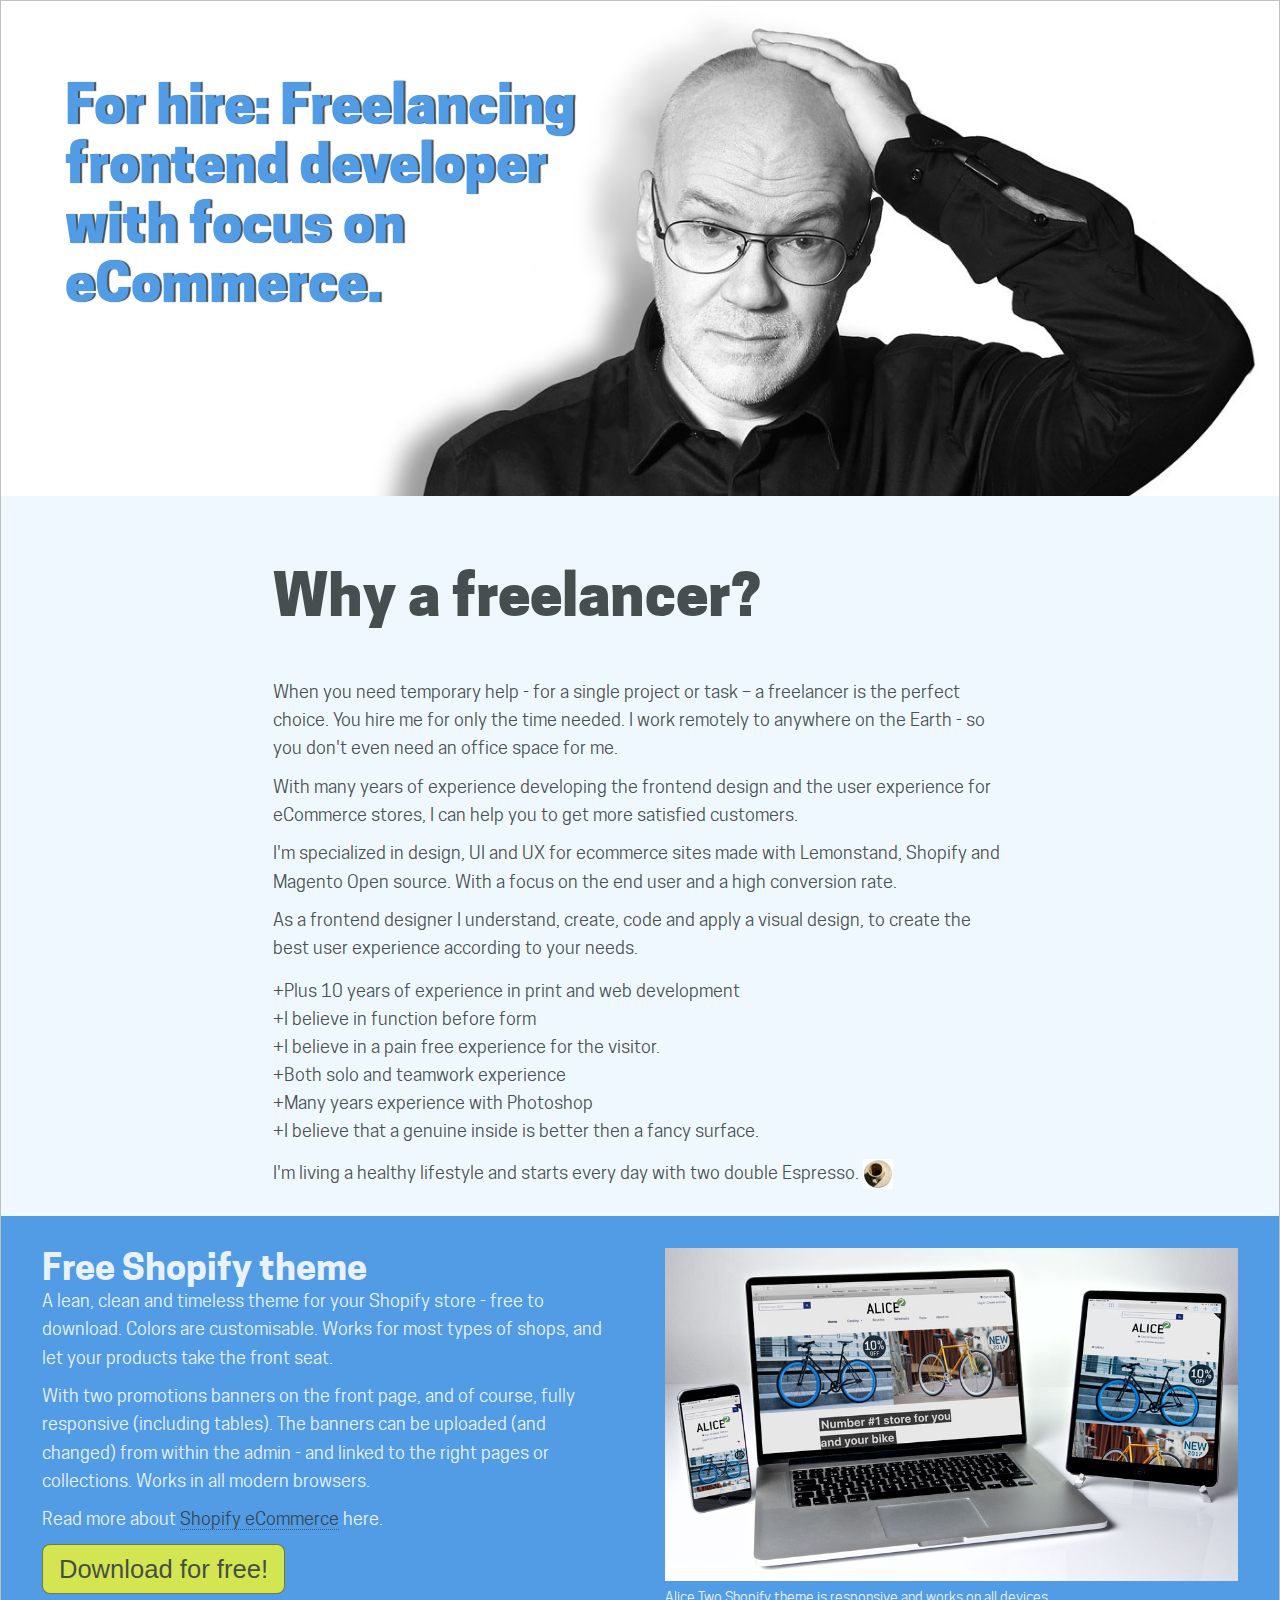
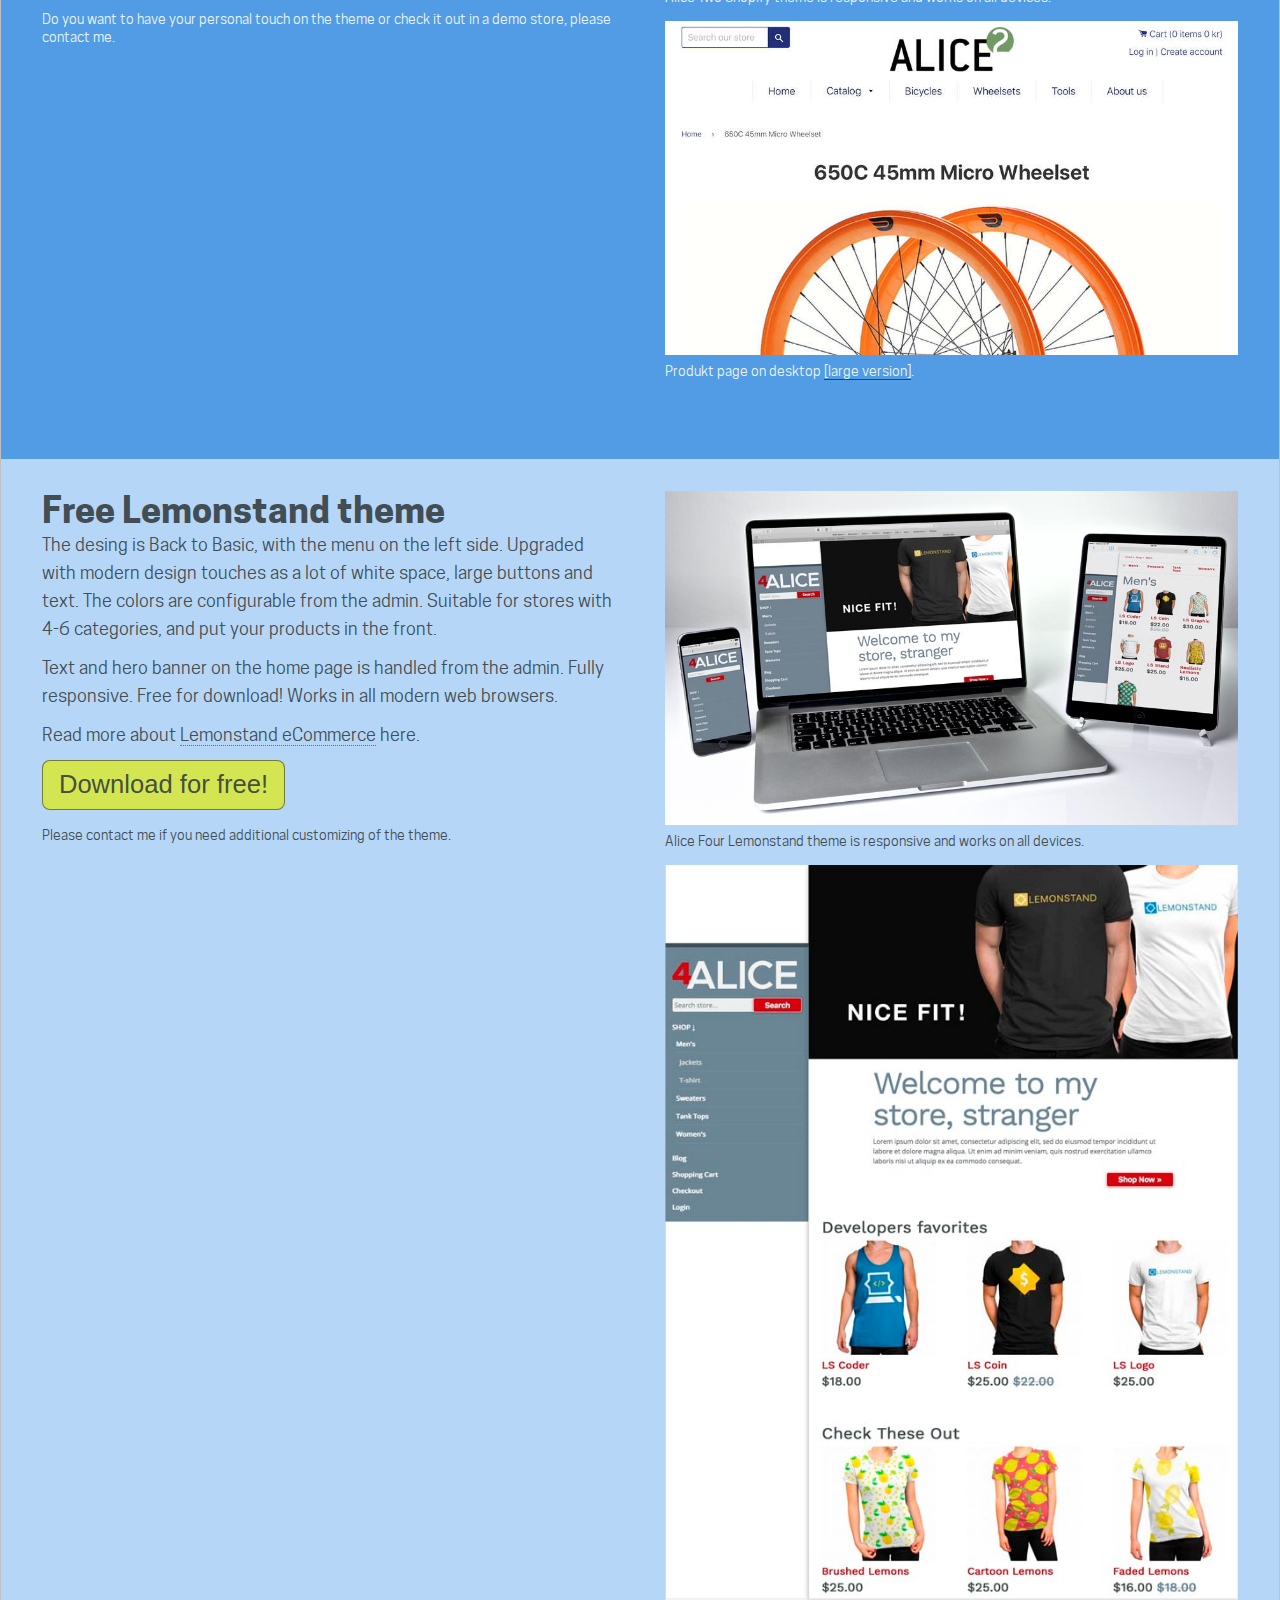
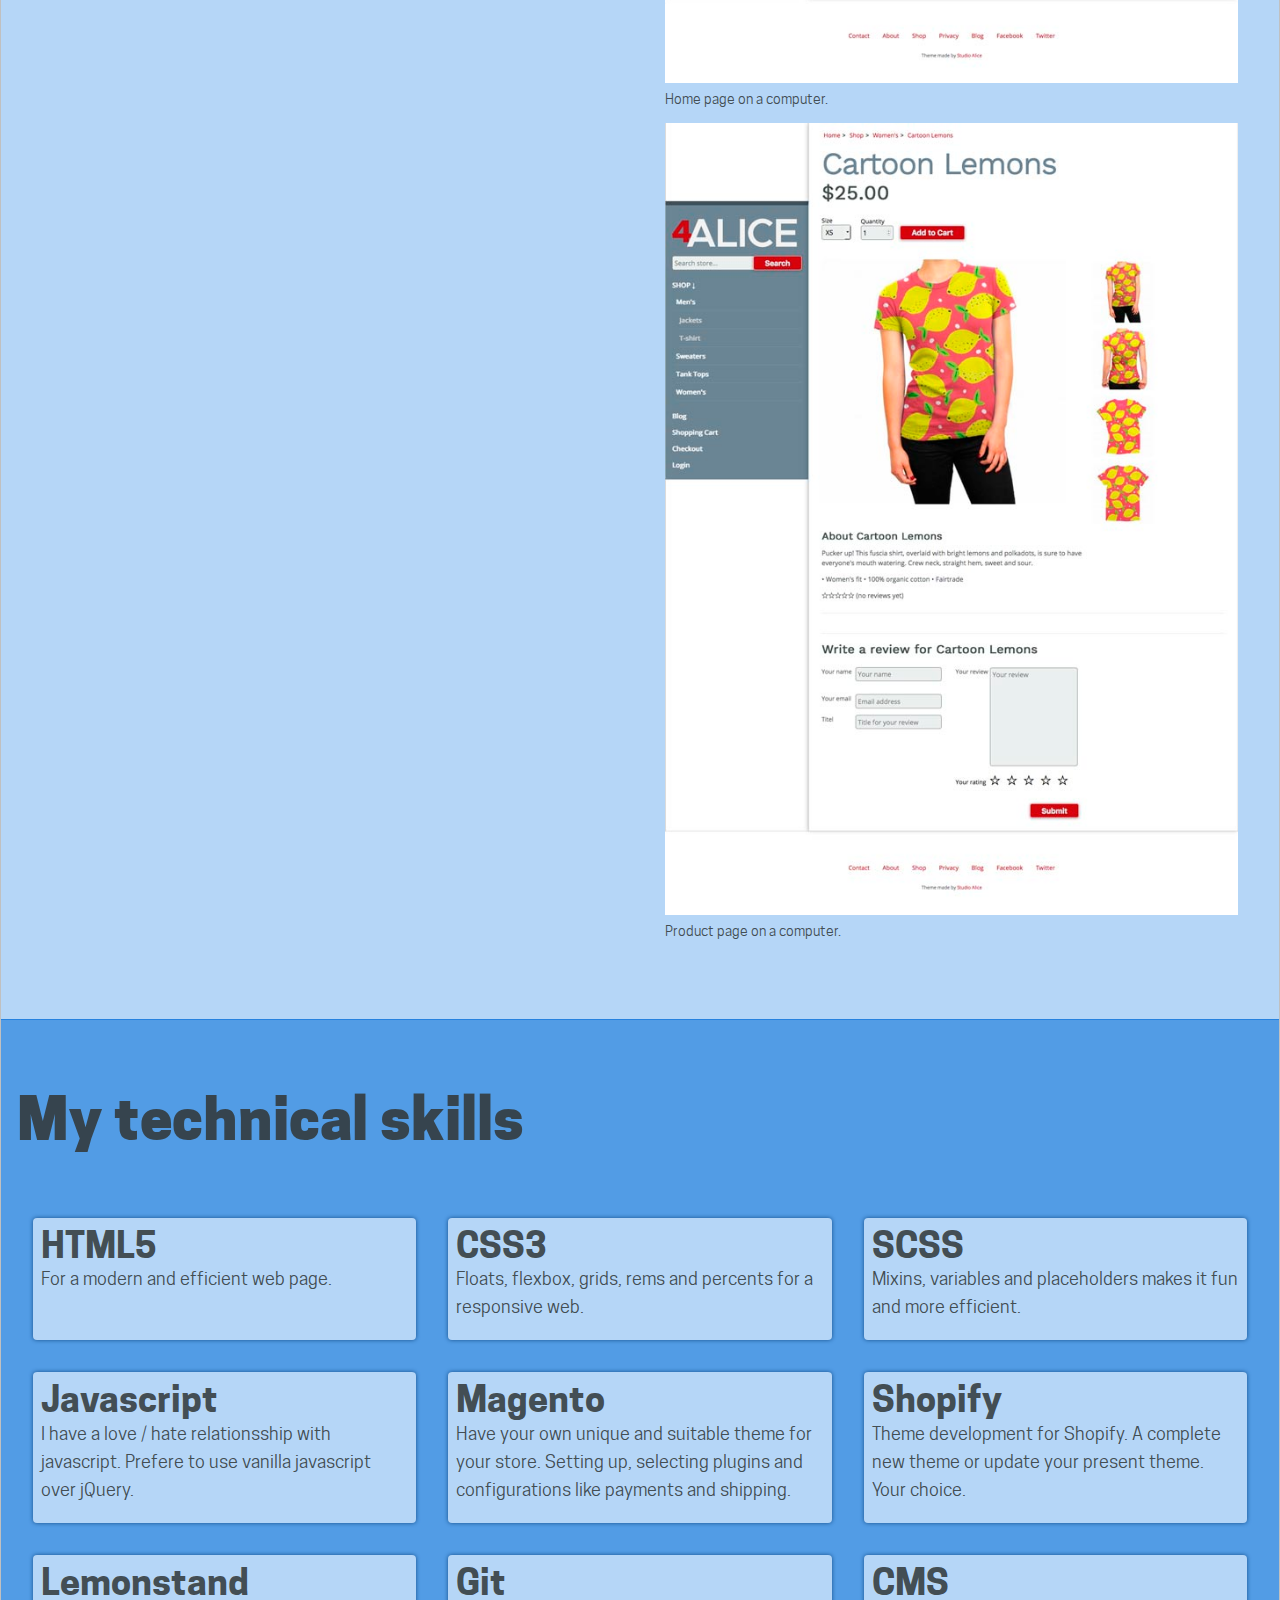
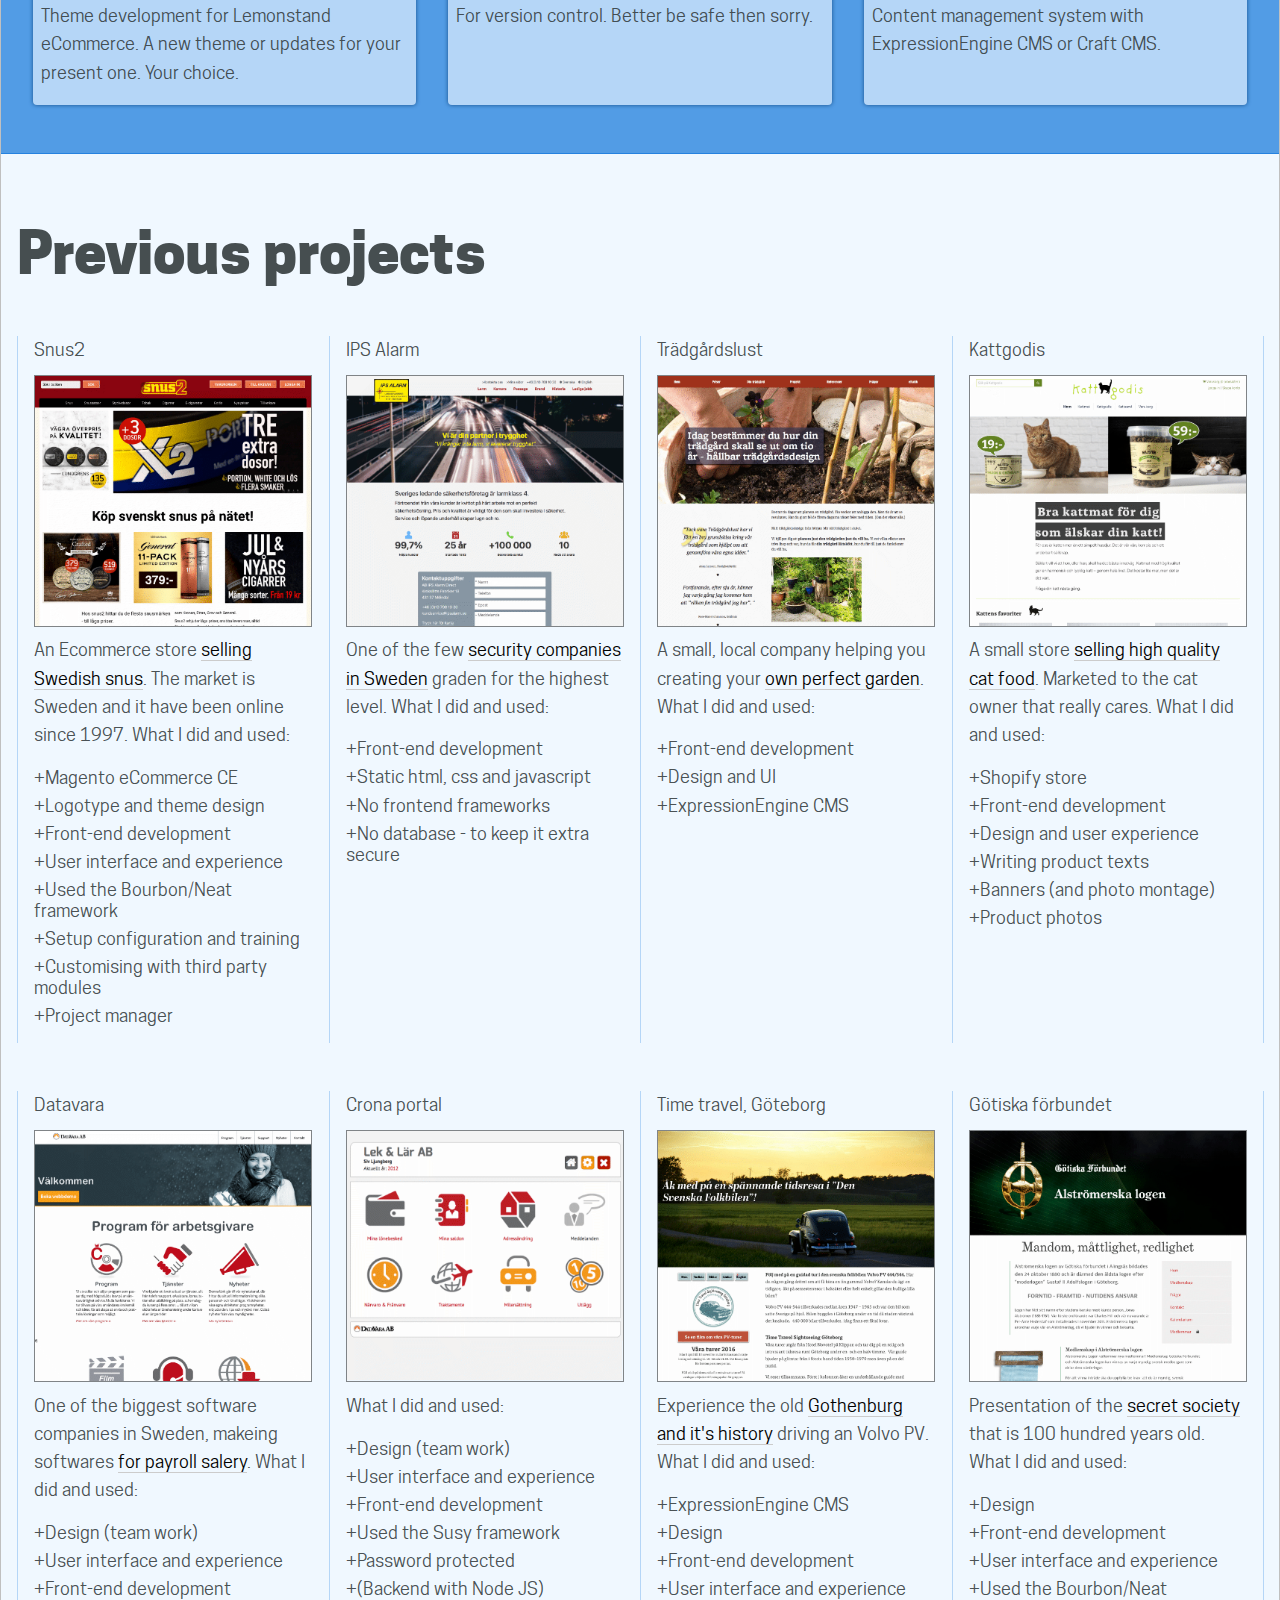
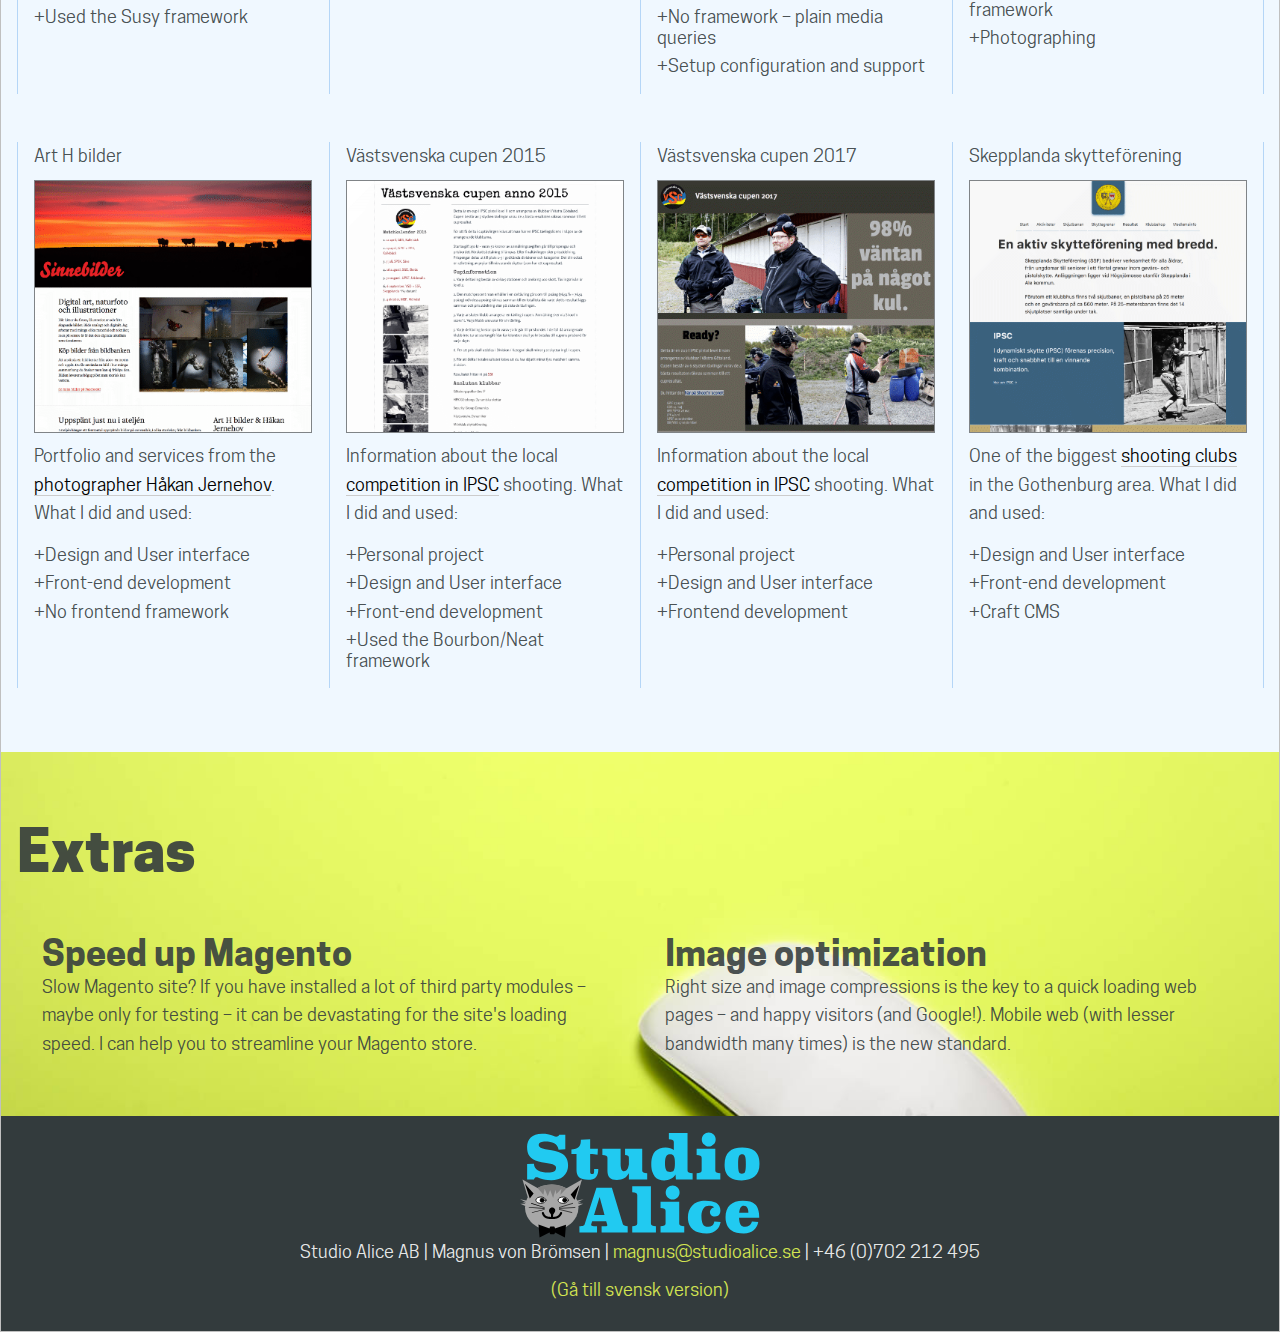
==== index.html @ 9094f8b0 "Lemonstand theme and eng as primary page" ====
<!doctype html>
<html class="no-js" lang="en">
    <head>
      <!-- Global site tag (gtag.js) - Google Analytics -->
      <script async src="https://www.googletagmanager.com/gtag/js?id=UA-181440-1"></script>
      <script>
        window.dataLayer = window.dataLayer || [];
        function gtag(){dataLayer.push(arguments);}
        gtag('js', new Date());

        gtag('config', 'UA-181440-1');
      </script>
        <meta charset="utf-8">
        <meta http-equiv="x-ua-compatible" content="ie=edge">
        <title>Freelancing frontend developer with focus on eCommerce / Studio Alice</title>
        <meta name="title" content="Experienced in frontend developing custom themes for Magento, Shopify and Lemonstand stores">
        <meta name="description" content="Web frontend developer with more then
        10 years of experience developing the frontend design and the User
        experience for eCommerce stores. Custom themes for Magento, Shopify and
        Lemonstand stores.">
        <meta name="viewport" content="width=device-width, initial-scale=1">

        <link rel="alternate" href="https://studioalice.se/sv/" hreflang="sv" />
        <link rel="alternate" href="https://studioalice.se/" hreflang="en" />
        <link rel="canonical" href="https://studioalice.se/sv/" />

        <link rel="apple-touch-icon" sizes="180x180" href="/apple-touch-icon.png">
        <link rel="icon" type="image/png" href="/favicon-32x32.png" sizes="32x32">
        <link rel="icon" type="image/png" href="/favicon-16x16.png" sizes="16x16">
        <link rel="manifest" href="/manifest.json">
        <link rel="mask-icon" href="/safari-pinned-tab.svg" color="#5bbad5">
        <meta name="theme-color" content="#ffffff">

        <link rel="stylesheet" href="../css/app-20180326.css">
        <script src="../js/vendor/modernizr-2.8.3.min.js"></script>
    </head>
    <body>
        <!--[if lt IE 8]>
            <p class="browserupgrade">You are using an <strong>outdated</strong> browser. Please <a href="http://browsehappy.com/">upgrade your browser</a> to improve your experience.</p>
        <![endif]-->

        <main>
          <header>
              <div class="header--headline">
                <h1>For hire: Freelancing frontend developer with focus on eCommerce.</h1>
              </div>
          </header>
          <article class="about">
            <h2>Why a freelancer?</h2>
            <p>When you need temporary help - for a single project or task – a freelancer is the perfect choice. You hire me for only the time needed. I work remotely to anywhere on the Earth - so you don't even need an office space for me.</p>
            <p>With many years of experience developing the frontend design and the user experience for eCommerce stores, I can help you to get more satisfied customers.</p>
            <p><strong>I'm specialized in design, UI and UX for ecommerce sites made with Lemonstand, Shopify and Magento Open source. With a focus on the end user and a high conversion rate.</strong></p>
            <p>As a frontend designer I understand, create, code and apply a visual design, to create the best user experience according to your needs.</p>
            <ul>
              <li>Plus 10 years of experience in print and web development</li>
              <li>I believe in function before form</li>
              <li>I believe in a pain free experience for the visitor.</li>
              <!--<li>I'm always saying "Yes!" to a great UI</li>-->
              <li>Both solo and teamwork experience</li>
              <li>Many years experience with Photoshop</li>
              <li>I believe that a genuine inside is better then a fancy surface.</li>
            </ul>
            <p>I'm living a healthy lifestyle and starts every day with two double Espresso. <img src="/img/espresso.jpg" alt="espresso" />
                  </p>
          </article>

          <article class="shopify-wrapper">
            <section class="shopify">
              <div class="shopify--item">
              <h3>Free Shopify theme</h3>
              <p>A lean, clean and timeless theme for your Shopify store - free to download. Colors are customisable. Works for most types of shops, and let your products take the front seat.</p>
              <p>With two promotions banners on the front page, and of course, fully responsive (including tables). The banners can be uploaded (and changed) from within the admin - and linked to the right pages or collections. Works in all modern browsers.</p>
              <p>Read more about <a href="https://shopify.com" target="_blank">Shopify eCommerce</a> here.</p>
              <a href="/alice-two-theme-1-0-0.zip"><button class="download-btn">Download for free!</button></a>
              <small>Do you want to have your personal touch on the theme or check it out in a demo store, please contact me.</small>
              </div>
              <div class="shopify--item">
                <figure>
                  <img src="/img/alice-two-devices.jpg" alt="Shopify theme works on all devices">
                  <figcaption>Alice Two Shopify theme is responsive and works on all devices.</figcaption>
                </figure>
                <figure>
                  <img src="/img/alice-two-productpage-small.jpg" alt=" product page on a computer screen">
                  <figcaption>Produkt page on desktop <span class="displayimage">[large version]</span>.</figcaption>
                </figure>
              </div>
            </section>
          </article>
          <article class="shopify-wrapper">
            <section class="shopify lemonstand">
              <div class="shopify--item">
              <h3>Free Lemonstand theme</h3>
              <p>The desing is Back to Basic, with the menu on the left side. Upgraded with modern design touches as a lot of white space, large buttons and text. The colors are configurable from the admin. Suitable for stores with 4-6 categories, and put your products in the front.</p>
              <p>Text and hero banner on the home page is handled from the admin. Fully responsive. Free for download! Works in all modern web browsers.</p>
              <p>Read more about <a href="https://lemonstand.com" target="_blank">Lemonstand eCommerce</a> here.</p>
              <a href="/alice-four-ls-theme-1-0-0.zip"><button class="download-btn">Download for free!</button></a>
              <small>Please contact me if you need additional customizing of the theme.</small>
              </div>
              <div class="shopify--item">
                <figure>
                  <img src="/img/mac-four-devices.jpg" alt="Alice Four theme">
                  <figcaption>Alice Four Lemonstand theme is responsive and works on all devices.</figcaption>
                </figure>
                <figure>
                  <img src="/img/alice-four-home.jpg" alt="home page">
                  <figcaption>Home page on a computer.</figcaption>
                </figure>
                <figure>
                  <img src="/img/alice-four-product.jpg" alt="product page">
                  <figcaption>Product page on a computer.</figcaption>
                </figure>
              </div>
            </section>
          </article>

          <section class="features">
            <article class="skills">
              <h2>My technical skills</h2>
              <section class="techs">
                <div class="techs--item">
                  <h3>HTML5</h3>
                  <p>For a modern and efficient web page.</p>
                </div>
                <div class="techs--item">
                  <h3>CSS3</h3>
                  <p>Floats, flexbox, grids, rems and percents for a responsive web.</p>
                </div>
                <div class="techs--item">
                  <h3>SCSS</h3>
                  <p>Mixins, variables and placeholders makes it fun and more efficient.</p>
                </div>
                <div class="techs--item">
                  <h3>Javascript</h3>
                  <p>I have a love / hate relationsship with javascript. Prefere to use vanilla javascript over jQuery.</p>
                </div>
                <div class="techs--item">
                  <h3>Magento</h3>
                  <p>Have your own unique and suitable theme for your store. Setting up, selecting plugins and configurations like payments and shipping.</p>
                </div>
                <div class="techs--item">
                  <h3>Shopify</h3>
                  <p>Theme development for Shopify. A complete new theme or update your present theme. Your choice.</p>
                </div>
                <div class="techs--item">
                  <h3>Lemonstand</h3>
                  <p>Theme development for Lemonstand eCommerce. A new theme or updates for your present one. Your choice.</p>
                </div>
                <div class="techs--item">
                  <h3>Git</h3>
                  <p>For version control. Better be safe then sorry.</p>
                </div>
                <div class="techs--item">
                  <h3>CMS</h3>
                  <p>Content management system with ExpressionEngine CMS or Craft CMS.</p>
                </div>
              </section>
            </article>
            <article class="works">
              <h2>Previous projects</h2>
              <section class="examples">
                <article class="example">
                  <div class="screenshot">
                    <p>Snus2</p>
                    <a href="https://www.snus2.se"><img src="/img/screen-snus2.png" alt="snus2.se" /></a>
                  </div>
                  <div class="description">
                    <p>An Ecommerce store <a href="https://www.snus2.se">selling Swedish snus</a>. The market is Sweden and it have been online since 1997. What I did and used:</p>
                    <ul>
                      <li>Magento eCommerce CE</li>
                      <li>Logotype and theme design</li>
                      <li>Front-end development</li>
                      <li>User interface and experience</li>
                      <li>Used the Bourbon/Neat framework</li>
                      <li>Setup configuration and training</li>
                      <li>Customising with third party modules</li>
                      <!--<li>Writing the newsletter</li>
                      <li>Creating banners</li>-->
                      <li>Project manager</li>
                    </ul>
                    <!--<p>The results is a conversion rate of 11%.</p>-->
                  </div>
                </article>
                <article class="example">
                  <div class="screenshot">
                    <p>IPS Alarm</p>
                    <a href="https://ipsalarm.se"><img src="/img/screen-ipsa.png" alt="ipsalarm.se" /></a>
                  </div>
                  <div class="description">
                      <p>One of the few <a href="https://ipsalarm.se">security companies in Sweden</a> graden for the highest level. What I did and used:</p>
                    <ul>
                      <li>Front-end development</li>
                      <li>Static html, css and javascript</li>
                      <li>No frontend frameworks</li>
                      <li>No database - to keep it extra secure</li>
                    </ul>
                  </div>
                </article>
                <article class="example">
                  <div class="screenshot">
                    <p>Trädgårdslust</p>
                    <a href="http://tradgardslust.se"><img src="/img/screen-tlust.png" alt="tradgardslust.se" /></a>
                  </div>
                  <div class="description">
                      <p>A small, local company helping you creating your <a href="http://tradgardslust.se">own perfect garden</a>. What I did and used:</p>
                    <ul>
                      <li>Front-end development</li>
                      <li>Design and UI</li>
                      <li>ExpressionEngine CMS</li>
                    </ul>
                  </div>
                </article>
                <article class="example">
                  <div class="screenshot">
                    <p>Kattgodis</p>
                    <a href="https://kattgodis.nu"><img src="/img/screen-kattgodis.png" alt="kattgodis store" /></a>
                  </div>
                  <div class="description">
                      <p>A small store <a href="https://kattgodis.nu">selling high quality cat food</a>. Marketed to the cat owner that really cares. What I did and used:</p>
                    <ul>
                      <li>Shopify store</li>
                      <li>Front-end development</li>
                      <li>Design and user experience</li>
                      <li>Writing product texts</li>
                      <li>Banners (and photo montage)</li>
                      <li>Product photos</li>
                    </ul>
                  </div>
                </article>
                <article class="example">
                  <div class="screenshot">
                    <p>Datavara</p>
                    <a href="http://datavara.se"><img src="/img/screen-datavara.png" alt="datavara.se" /></a>
                  </div>
                  <div class="description">
                      <p>One of the biggest software companies in Sweden, makeing softwares <a href="http://datavara.se">for payroll salery</a>. What I did and used:</p>
                    <ul>
                      <li>Design (team work)</li>
                      <li>User interface and experience</li>
                      <li>Front-end development</li>
                      <li>Used the Susy framework</li>
                    </ul>
                  </div>
                </article>
                <article class="example">
                  <div class="screenshot">
                    <p>Crona portal</p>
                    <a href="http://cronaportal.se"><img src="/img/screen-cronaportal.png" alt="datavara.se" /></a>
                  </div>
                  <div class="description">
                      <p>What I did and used:</p>
                    <ul>
                      <li>Design (team work)</li>
                      <li>User interface and experience</li>
                      <li>Front-end development</li>
                      <li>Used the Susy framework</li>
                      <li>Password protected</li>
                      <li>(Backend with Node JS)</li>
                    </ul>
                  </div>
                </article>
                <article class="example">
                  <div class="screenshot">
                    <p>Time travel, Göteborg</p>
                    <a href="http://timetravelgbg.se"><img src="/img/screen-timetravel.png" alt="timetravelgbg.se" /></a>
                  </div>
                  <div class="description">
                    <p>Experience the old <a href="http://timetravelgbg.se">Gothenburg and it's history</a> driving an Volvo PV. What I did and used:</p>
                    <ul>
                      <li>ExpressionEngine CMS</li>
                      <li>Design</li>
                      <li>Front-end development</li>
                      <li>User interface and experience</li>
                      <li>No framework – plain media queries</li>
                      <li>Setup configuration and support</li>
                    </ul>
                  </div>
                </article>
                <article class="example">
                  <div class="screenshot">
                    <p>Götiska förbundet</p>
                    <a href="http://alstromerska.se"><img src="/img/screen-alstromerska.png" alt="alstromerska.se" /></a>
                  </div>
                  <div class="description">
                    <p>Presentation of the <a href="http://alstromerska.se">secret society</a> that is 100 hundred years old. What I did and used:</p>
                    <ul>
                      <li>Design</li>
                      <li>Front-end development</li>
                      <li>User interface and experience</li>
                      <li>Used the Bourbon/Neat framework</li>
                      <li>Photographing</li>
                    </ul>
                  </div>
                </article>
                <article class="example">
                  <div class="screenshot">
                    <p>Art H bilder</p>
                    <a href="http://arthbilder.se"><img src="/img/screen-arth.png" alt="art h bilder" /></a>
                  </div>
                  <div class="description">
                    <p>Portfolio and services from the <a href="http://arthbilder.se">photographer Håkan Jernehov</a>. What I did and used:</p>
                    <ul>
                      <li>Design and User interface</li>
                      <li>Front-end development</li>
                      <li>No frontend framework</li>
                    </ul>
                  </div>
                </article>
                <article class="example">
                  <div class="screenshot">
                    <p>Västsvenska cupen 2015</p>
                    <a href="https://studioalice.se/vsc/"><img src="/img/screen-vsc-2015.png" alt="västsvenska cupen" /></a>
                  </div>
                  <div class="description">
                    <p>Information about the local <a href="https://studioalice.se/vsc/">competition in IPSC</a> shooting. What I did and used:</p>
                    <ul>
                      <li>Personal project</li>
                      <li>Design and User interface</li>
                      <li>Front-end development</li>
                      <li>Used the Bourbon/Neat framework</li>
                    </ul>
                  </div>
                </article>
                <article class="example">
                  <div class="screenshot">
                    <p>Västsvenska cupen 2017</p>
                    <a href="https://studioalice.se/vsc2017/"><img src="/img/screen-vsc2017.png" alt="västsvenska cupen" /></a>
                  </div>
                  <div class="description">
                    <p>Information about the local <a href="https://studioalice.se/vsc2017/">competition in IPSC</a> shooting. What I did and used:</p>
                    <ul>
                      <li>Personal project</li>
                      <li>Design and User interface</li>
                      <li>Frontend development</li>
                    </ul>
                  </div>
                </article>
                <article class="example">
                  <div class="screenshot">
                    <p>Skepplanda skytteförening</p>
                    <a href="http://skepplandaskytte.se/"><img src="/img/screen-ssf.png" alt="skepplanda sf" /></a>
                  </div>
                  <div class="description">
                    <p>One of the biggest <a href="http://skepplandaskytte.se/">shooting clubs</a> in the Gothenburg area. What I did and used:</p>
                    <ul>
                      <li>Design and User interface</li>
                      <li>Front-end development</li>
                      <li>Craft CMS</li>
                    </ul>
                  </div>
                </article>
              </section>
            </article>
            <article class="extras">
              <h2>Extras</h2>
              <section class="upsell">
                <div class="upsell--item">
                <h3>Speed up Magento</h3>
                <p>Slow Magento site? If you have installed a lot of third party modules – maybe only for testing – it can be devastating for the site's loading speed. I can help you to streamline your Magento store.</p>
                </div>
                <div class="upsell--item">
                <h3>Image optimization</h3>
                <p>Right size and image compressions is the key to a quick loading web pages – and happy visitors (and Google!). Mobile web (with lesser bandwidth many times) is the new standard.</p>
                </div>
              </section>
            </article>
            <article class="contact">
            <img src="/img/alice-logo-2rad-blue.svg" alt="studio alice" class="logotyp" />
              <p><strong>Studio Alice AB</strong> | Magnus von Brömsen | <a href="mailto:magnus@studioalice.se">magnus@studioalice.se</a> | <span class="phone">+46 (0)702 212 495</span></p>
              <p><a href="/sv/">(Gå till svensk version)</a></p>
            </article>
          </section>
        </main>

        <section class="screenshot-full hidden">
          <p class="closebtn">CLOSE</p>
          <img src="/img/alice-two-productpage.jpg" alt="">
        </section>

        <script src="/js/main.js"></script>
    </body>
</html>
---- css/app-20180326.css ----
/*! normalize.css v3.0.3 | MIT License | github.com/necolas/normalize.css */html{font-family:sans-serif;-ms-text-size-adjust:100%;-webkit-text-size-adjust:100%}body{margin:0}article,aside,details,figcaption,figure,footer,header,hgroup,main,menu,nav,section,summary{display:block}audio,canvas,progress,video{display:inline-block;vertical-align:baseline}audio:not([controls]){display:none;height:0}[hidden],template{display:none}a{background-color:transparent}a:active,a:hover{outline:0}abbr[title]{border-bottom:1px dotted}b,strong{font-weight:bold}dfn{font-style:italic}h1{font-size:2em;margin:0.67em 0}mark{background:#ff0;color:#000}small{font-size:80%}sub,sup{font-size:75%;line-height:0;position:relative;vertical-align:baseline}sup{top:-0.5em}sub{bottom:-0.25em}img{border:0}svg:not(:root){overflow:hidden}figure{margin:1em 40px}hr{-webkit-box-sizing:content-box;box-sizing:content-box;height:0}pre{overflow:auto}code,kbd,pre,samp{font-family:monospace, monospace;font-size:1em}button,input,optgroup,select,textarea{color:inherit;font:inherit;margin:0}button{overflow:visible}button,select{text-transform:none}button,html input[type="button"],input[type="reset"],input[type="submit"]{-webkit-appearance:button;cursor:pointer}button[disabled],html input[disabled]{cursor:default}button::-moz-focus-inner,input::-moz-focus-inner{border:0;padding:0}input{line-height:normal}input[type="checkbox"],input[type="radio"]{-webkit-box-sizing:border-box;box-sizing:border-box;padding:0}input[type="number"]::-webkit-inner-spin-button,input[type="number"]::-webkit-outer-spin-button{height:auto}input[type="search"]{-webkit-appearance:textfield;-webkit-box-sizing:content-box;box-sizing:content-box}input[type="search"]::-webkit-search-cancel-button,input[type="search"]::-webkit-search-decoration{-webkit-appearance:none}fieldset{border:1px solid #c0c0c0;margin:0 2px;padding:0.35em 0.625em 0.75em}legend{border:0;padding:0}textarea{overflow:auto}optgroup{font-weight:bold}table{border-collapse:collapse;border-spacing:0}td,th{padding:0}::-moz-selection{background:#b3d4fc;text-shadow:none}::selection{background:#b3d4fc;text-shadow:none}hr{display:block;height:1px;border:0;border-top:1px solid #ccc;margin:1em 0;padding:0}audio,canvas,iframe,img,svg,video{vertical-align:middle}fieldset{border:0;margin:0;padding:0}textarea{resize:vertical}.browserupgrade{margin:0.2em 0;background:#ccc;color:#000;padding:0.2em 0}html{-webkit-box-sizing:border-box;box-sizing:border-box;color:rgba(51,59,61,0.9);font-size:16px;height:100%;padding:0;margin:0;position:relative}body{background-color:aliceblue;height:100%}*,*:before,*:after{-webkit-box-sizing:inherit;box-sizing:inherit}p{font-family:'cooper_hewittbook';font-size:1.1em;line-height:1.6;margin:0 0 0.6em 0}h1{font-family:'cooper_hewittheavy';font-size:2.6rem;margin:0}@media (min-width: 24em){h1{font-size:3rem}}@media (min-width: 45em){h1{font-size:4rem}}@media (min-width: 75em){h1{font-size:5.75rem}}h2{font-family:'cooper_hewittheavy';font-size:2rem}@media (min-width: 45em){h2{font-size:2.4rem}}@media (min-width: 75em){h2{font-size:3.6rem}}h3{font-size:2.25rem}h3,h4,h5,h6{font-family:'cooper_hewittbold';font-weight:normal;line-height:1.1;margin:0}ul{font-family:'cooper_hewittbook';font-size:1.1em;padding-left:0}li{margin-bottom:.4em;padding-left:0;list-style-position:inside;list-style-type:'+'}img{max-width:100%;height:auto}a{text-decoration:none;color:#d4e552}.description a{color:#000;border-bottom:1px solid #ccc}small{font-family:'cooper_hewittbook';font-size:0.85em}figure{margin:0 0 1rem 0}figcaption{font-family:'cooper_hewittbook';font-size:0.85em;margin-top:0.6em}main{border:1px solid silver;margin:0 auto}@font-face{font-family:'cooper';src:url("/fonts/roboto-bold-webfont.eot");src:url("/fonts/roboto-bold-webfont.eot?#iefix") format("embedded-opentype"),url("/fonts/roboto-bold-webfont.woff2") format("woff2"),url("/fonts/roboto-bold-webfont.woff") format("woff"),url("/fonts/roboto-bold-webfont.ttf") format("truetype"),url("/fonts/roboto-bold-webfont.svg#robotobold") format("svg");font-weight:normal;font-style:normal}@font-face{font-family:'robotoitalic';src:url("/fonts/roboto-italic-webfont.eot");src:url("/fonts/roboto-italic-webfont.eot?#iefix") format("embedded-opentype"),url("/fonts/roboto-italic-webfont.woff2") format("woff2"),url("/fonts/roboto-italic-webfont.woff") format("woff"),url("/fonts/roboto-italic-webfont.ttf") format("truetype"),url("/fonts/roboto-italic-webfont.svg#robotoitalic") format("svg");font-weight:normal;font-style:normal}@font-face{font-family:'robotoregular';src:url("/fonts/roboto-regular-webfont.eot");src:url("/fonts/roboto-regular-webfont.eot?#iefix") format("embedded-opentype"),url("/fonts/roboto-regular-webfont.woff2") format("woff2"),url("/fonts/roboto-regular-webfont.woff") format("woff"),url("/fonts/roboto-regular-webfont.ttf") format("truetype"),url("/fonts/roboto-regular-webfont.svg#robotoregular") format("svg");font-weight:normal;font-style:normal}@font-face{font-family:'roboto_condensedregular';src:url("/fonts/robotocondensed-regular-webfont.eot");src:url("/fonts/robotocondensed-regular-webfont.eot?#iefix") format("embedded-opentype"),url("/fonts/robotocondensed-regular-webfont.woff2") format("woff2"),url("/fonts/robotocondensed-regular-webfont.woff") format("woff"),url("/fonts/robotocondensed-regular-webfont.ttf") format("truetype"),url("/fonts/robotocondensed-regular-webfont.svg#roboto_condensedregular") format("svg");font-weight:normal;font-style:normal}@font-face{font-family:'cooper_hewittbold';src:url("/fonts/cooperhewitt-bold-webfont.woff2") format("woff2"),url("/fonts/cooperhewitt-bold-webfont.woff") format("woff");font-weight:normal;font-style:normal}@font-face{font-family:'cooper_hewittbook';src:url("/fonts/cooperhewitt-book-webfont.woff2") format("woff2"),url("/fonts/cooperhewitt-book-webfont.woff") format("woff");font-weight:normal;font-style:normal}@font-face{font-family:'cooper_hewittheavy';src:url("/fonts/cooperhewitt-heavy-webfont.woff2") format("woff2"),url("/fonts/cooperhewitt-heavy-webfont.woff") format("woff");font-weight:normal;font-style:normal}@font-face{font-family:'cooper_hewittlight';src:url("/fonts/cooperhewitt-light-webfont.woff2") format("woff2"),url("/fonts/cooperhewitt-light-webfont.woff") format("woff");font-weight:normal;font-style:normal}header{background-image:url(/img/header-bg-small.jpg);background-size:content;background-repeat:no-repeat;background-position:top left;height:60vh}@media (min-width: 35em){header{background-image:url(/img/hero-magnus-white.jpg);background-size:cover;height:55vh}}.header--headline{color:#529ce5;text-align:left;margin-left:10%;padding-top:50%;width:85%}.header--headline h1{font-size:4vh;line-height:1.1;text-shadow:2px 0 1px rgba(51,59,61,0.9)}.header--headline .headline-tag{font-family:'cooper_hewittbook';font-size:2rem}@media (min-width: 35em){.header--headline{padding-top:12vh}.header--headline h1{font-size:6vh;line-height:1.1;padding-top:5%}}@media (min-width: 45em){.header--headline{padding-top:10vh;width:65%}}@media (min-width: 75em){.header--headline{margin-left:5%;padding-top:5vh;width:45%}}.about{padding:1em;margin:0 auto;width:90%}@media (min-width: 35em){.about{width:70%}}@media (min-width: 75em){.about{width:60%}}.techs{display:-webkit-box;display:-ms-flexbox;display:flex;-ms-flex-wrap:wrap;flex-wrap:wrap;-webkit-box-orient:vertical;-webkit-box-direction:normal;-ms-flex-direction:column;flex-direction:column}@media (min-width: 35em){.techs{-webkit-box-orient:horizontal;-webkit-box-direction:normal;-ms-flex-direction:row;flex-direction:row;-webkit-box-pack:start;-ms-flex-pack:start;justify-content:flex-start}}.techs--item{background-color:#b5d6f7;-webkit-box-shadow:0 0 4px #154f8a;box-shadow:0 0 4px #154f8a;border-radius:4px;-ms-flex-preferred-size:100%;flex-basis:100%;margin:1em;padding:.5em}@media (min-width: 35em){.techs--item{width:45%;-webkit-box-flex:1;-ms-flex:1 1 45%;flex:1 1 45%}}@media (min-width: 45em){.techs--item{width:30%;-webkit-box-flex:1;-ms-flex:1 1 30%;flex:1 1 30%}}.skills{border-top:1px solid #2682df;border-bottom:1px solid #2682df;background:#529ce5;padding:1em 1em 2em 1em}@media (min-width: 120em){.skills{float:left;width:50%}}.skills--list{display:-webkit-box;display:-ms-flexbox;display:flex}.works{background-color:aliceblue;padding:1em}@media (min-width: 120em){.works{border-top:1px solid #529ce5;float:right;width:50%}}.examples{display:-webkit-box;display:-ms-flexbox;display:flex;-ms-flex-wrap:wrap;flex-wrap:wrap;-webkit-box-orient:vertical;-webkit-box-direction:normal;-ms-flex-direction:column;flex-direction:column}@media (min-width: 24em){.examples{-webkit-box-orient:horizontal;-webkit-box-direction:normal;-ms-flex-direction:row;flex-direction:row;-webkit-box-pack:start;-ms-flex-pack:start;justify-content:flex-start}}.example{-webkit-box-flex:0;-ms-flex:0 1 100%;flex:0 1 100%;margin-bottom:3em;margin-right:-1px;padding-right:1em;padding-left:1em;border-right:1px solid #b5d6f7;border-left:1px solid #b5d6f7}.example img{border:1px solid rgba(33,33,33,0.54);margin-bottom:0.6rem}@media (min-width: 35em){.example{-webkit-box-flex:0;-ms-flex:0 1 50%;flex:0 1 50%}}@media (min-width: 52em){.example{-webkit-box-flex:1;-ms-flex:1 1 33%;flex:1 1 33%}}@media (min-width: 75em){.example{-ms-flex-preferred-size:25%;flex-basis:25%;-webkit-box-flex:1;-ms-flex:1 1 25%;flex:1 1 25%}}@media (min-width: 120em){.example{-webkit-box-flex:0;-ms-flex:0 1 33%;flex:0 1 33%}}.screenshot p{font-weight:bold}.extras{background-image:url(/img/mus-small.jpg);background-size:cover;background-repeat:no-repeat;background-position:center;padding:1em 1em 3em 1em}@media (min-width: 35em){.extras{background-image:url(/img/mus.jpg)}}@media (min-width: 120em){.extras{float:left;width:50%}}.shopify{background-color:#529ce5;color:rgba(255,255,255,0.9);display:-webkit-box;display:-ms-flexbox;display:flex;-webkit-box-orient:vertical;-webkit-box-direction:normal;-ms-flex-direction:column;flex-direction:column;padding:1em 1em 3em 1em}.shopify a{color:rgba(51,59,61,0.9);border-bottom:1px dotted rgba(33,33,33,0.54)}@media (min-width: 45em){.shopify{-webkit-box-orient:horizontal;-webkit-box-direction:normal;-ms-flex-direction:row;flex-direction:row}}.lemonstand{background-color:#b5d6f7;color:rgba(51,59,61,0.9)}.shopify--item{-webkit-box-flex:1;-ms-flex:1 1 46%;flex:1 1 46%;padding:1em 2%}.upsell{display:-webkit-box;display:-ms-flexbox;display:flex;-webkit-box-orient:vertical;-webkit-box-direction:normal;-ms-flex-direction:column;flex-direction:column}@media (min-width: 35em){.upsell{-webkit-box-orient:horizontal;-webkit-box-direction:normal;-ms-flex-direction:row;flex-direction:row}}@media (min-width: 35em){.upsell--item{-webkit-box-flex:1;-ms-flex:1 1 46%;flex:1 1 46%;padding:0 2%}}.download-btn{-webkit-appearance:none;background-color:#d4e552;border:1px solid rgba(33,33,33,0.54);border-radius:8px;display:block;margin-bottom:1rem;font-size:1.6rem;color:rgba(51,59,61,0.9);padding:0.6rem 1rem}.download-btn:hover{background-color:#90a018}.contact{background-color:#333b3d;color:rgba(255,255,255,0.9);text-align:center;padding:1em}.contact .logotyp{width:15rem}@media (min-width: 120em){.contact{float:left;width:50%}}.screenshot-full{background-color:#f8f8f8;-webkit-box-shadow:0 10px 10px 5px rgba(33,33,33,0.54);box-shadow:0 10px 10px 5px rgba(33,33,33,0.54);position:fixed;top:3vh;height:90vh;left:10vw;padding:0 1em;text-align:center;z-index:10;-webkit-transition:-webkit-transform 0.3s ease-out;transition:-webkit-transform 0.3s ease-out;transition:transform 0.3s ease-out;transition:transform 0.3s ease-out, -webkit-transform 0.3s ease-out}.screenshot-full img{border:1px solid rgba(33,33,33,0.54);height:80%;margin:0 5%}.hidden{-webkit-transform:translateY(-120vh);transform:translateY(-120vh)}.closebtn,.displayimage{cursor:pointer;border-bottom:1px solid rgba(51,59,61,0.9)}.closebtn{display:inline-block;border:1px solid rgba(51,59,61,0.9);padding:0.2rem 0.4rem;margin:1rem 0}.phone{white-space:nowrap}.clearfix:after{content:".";display:block;height:0;clear:both;visibility:hidden}.clearfix{zoom:1}
/*# sourceMappingURL=app-20180326.css.map */
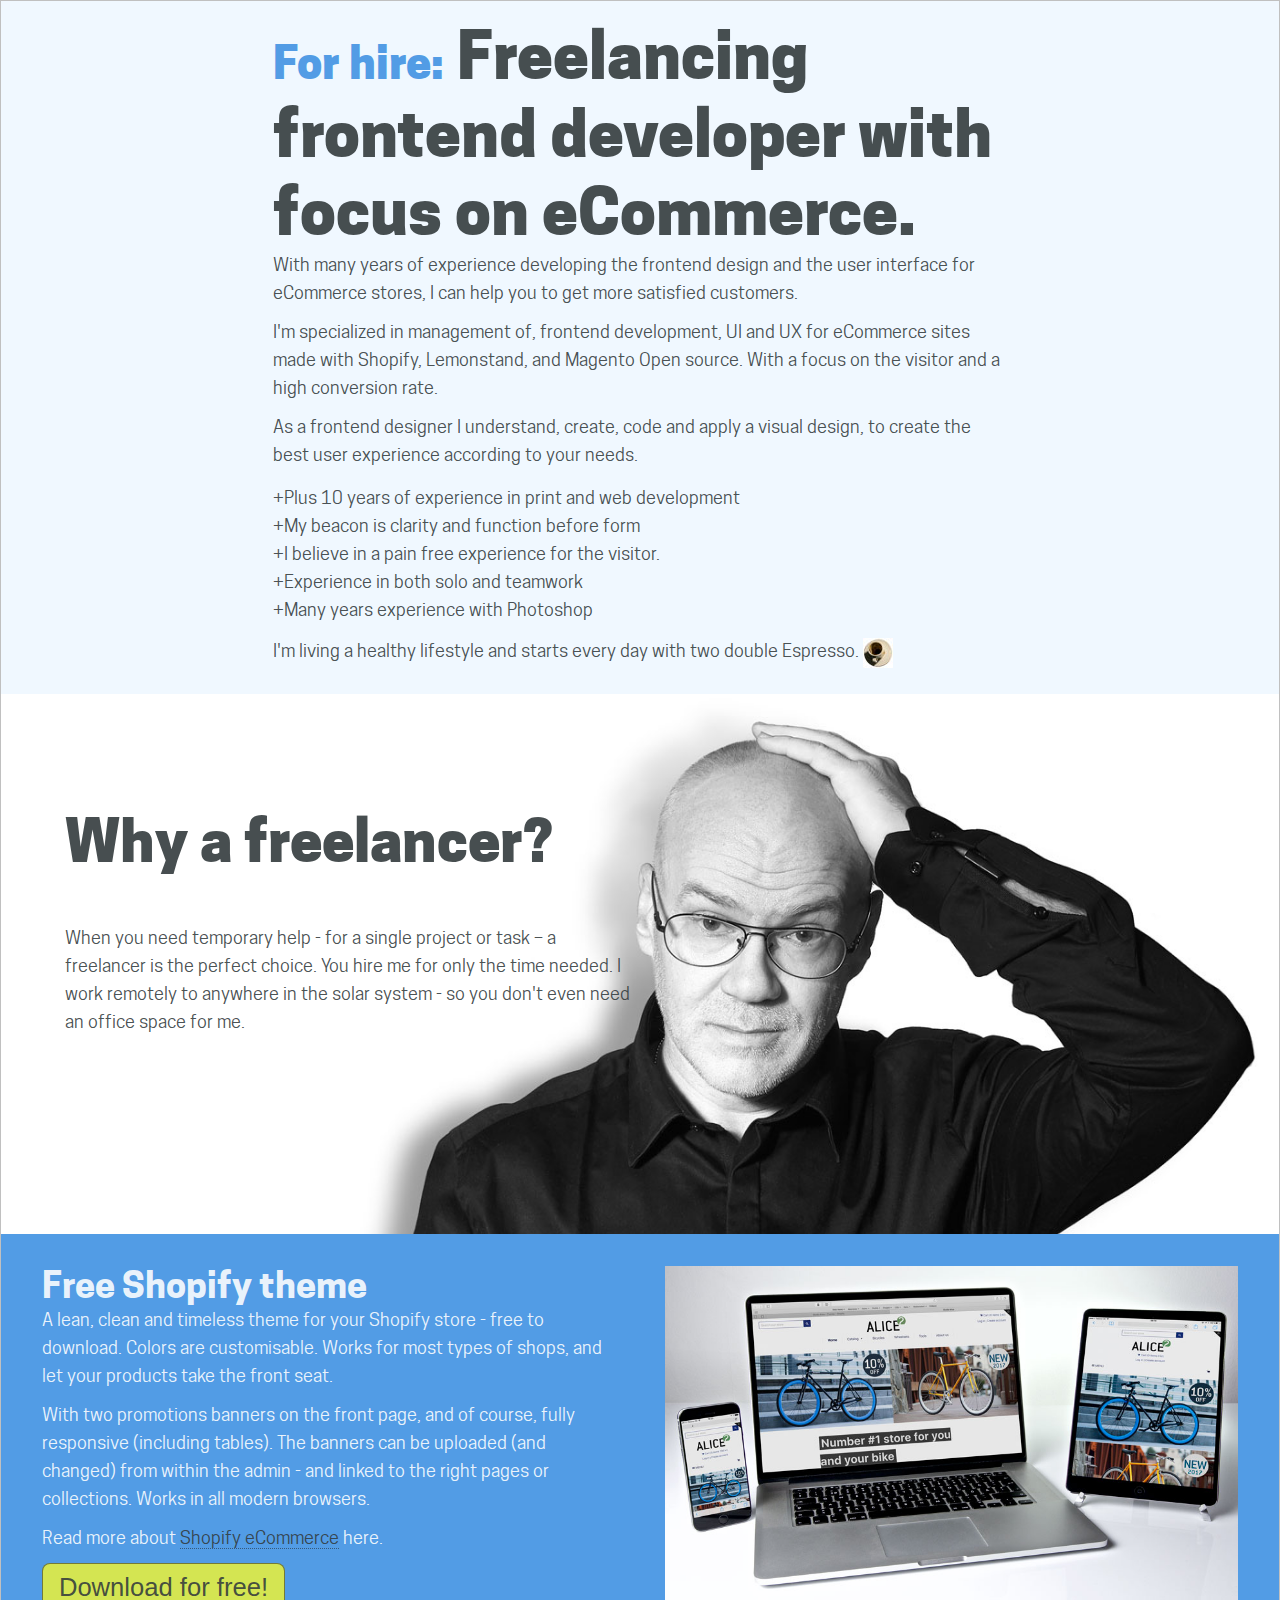
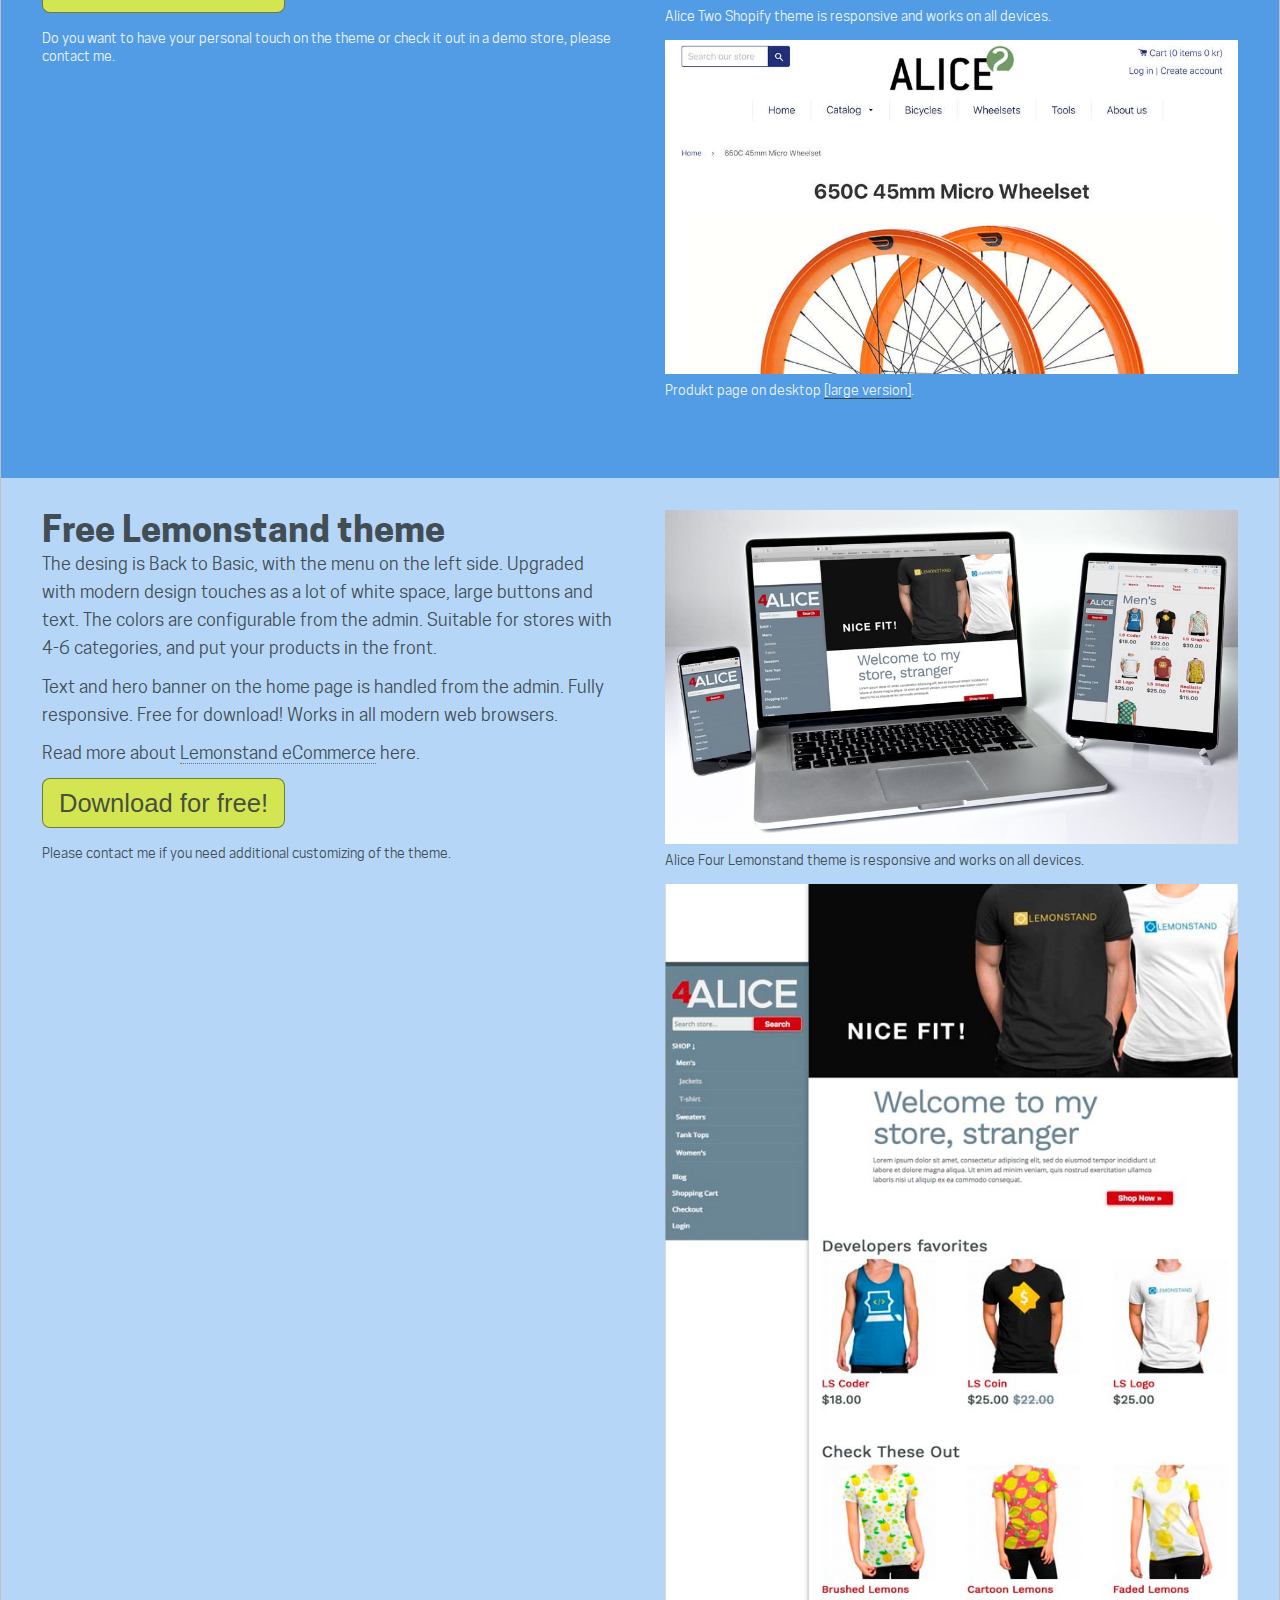
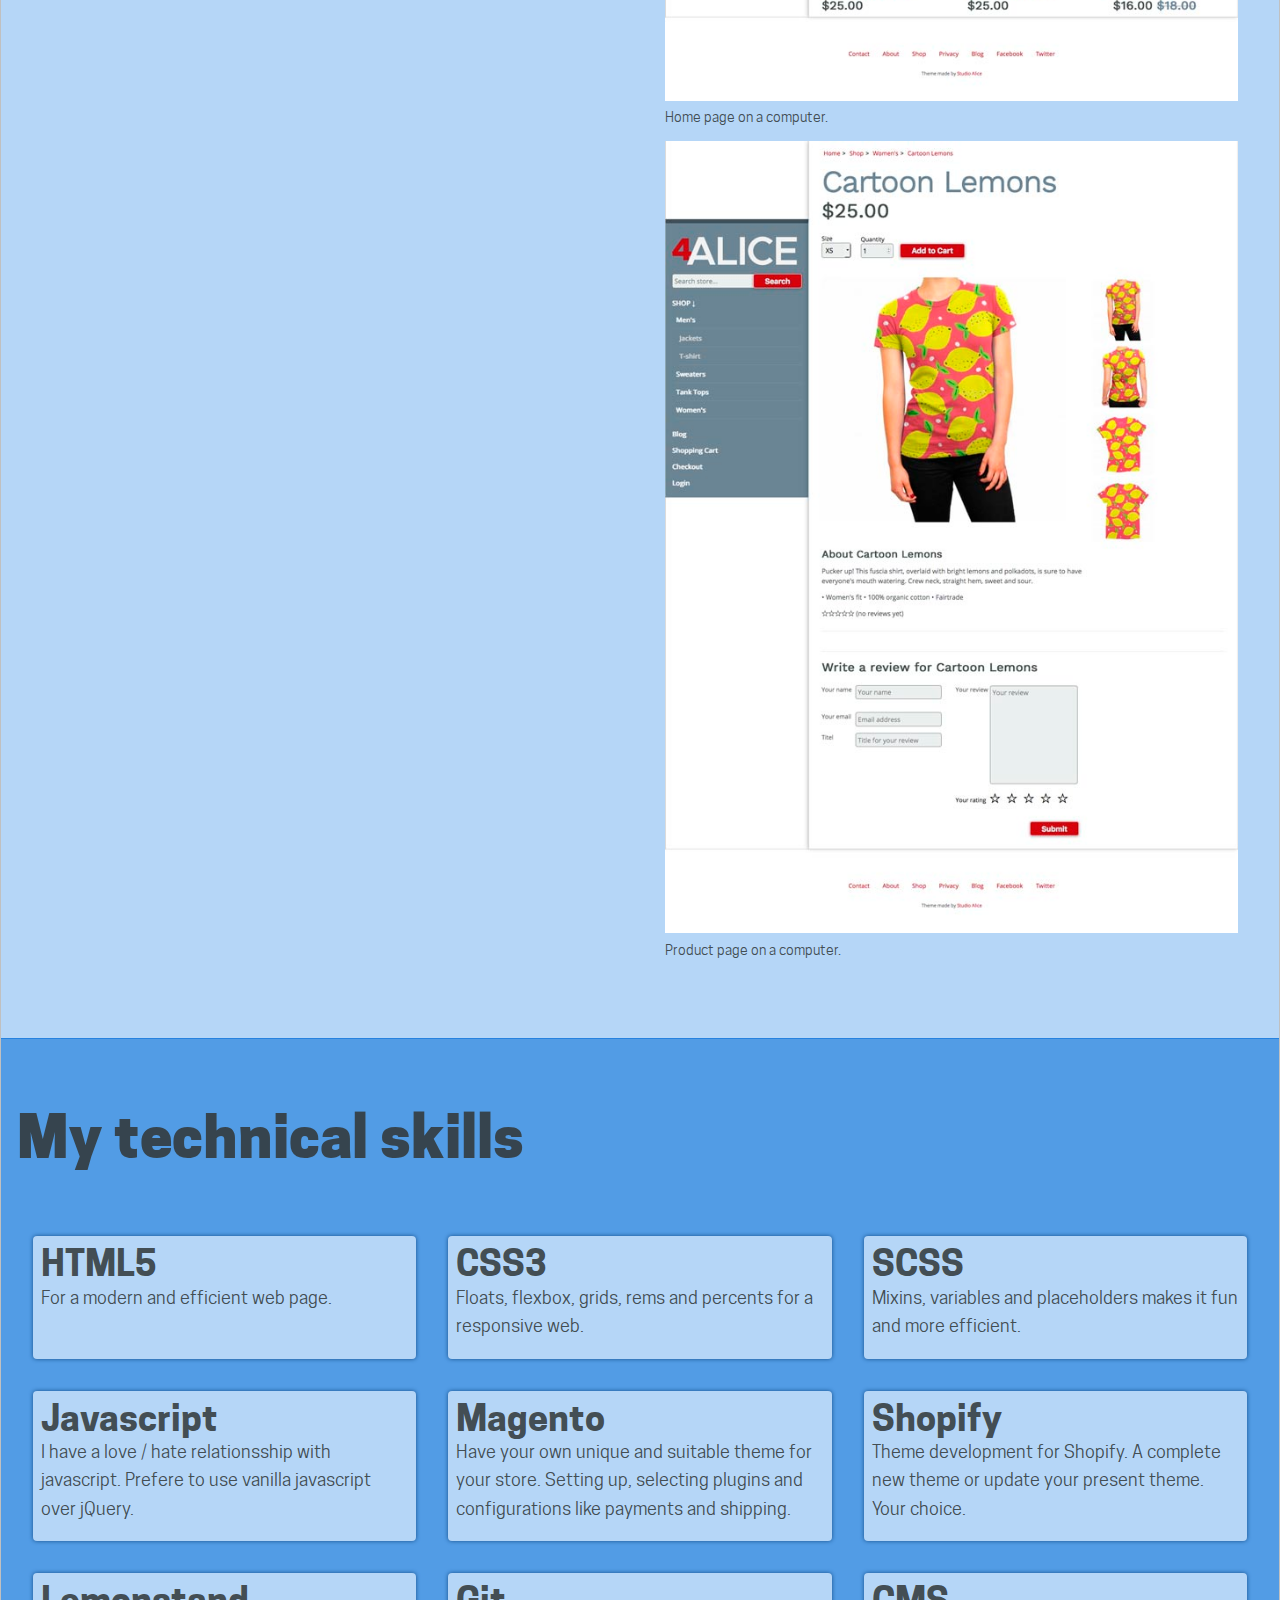
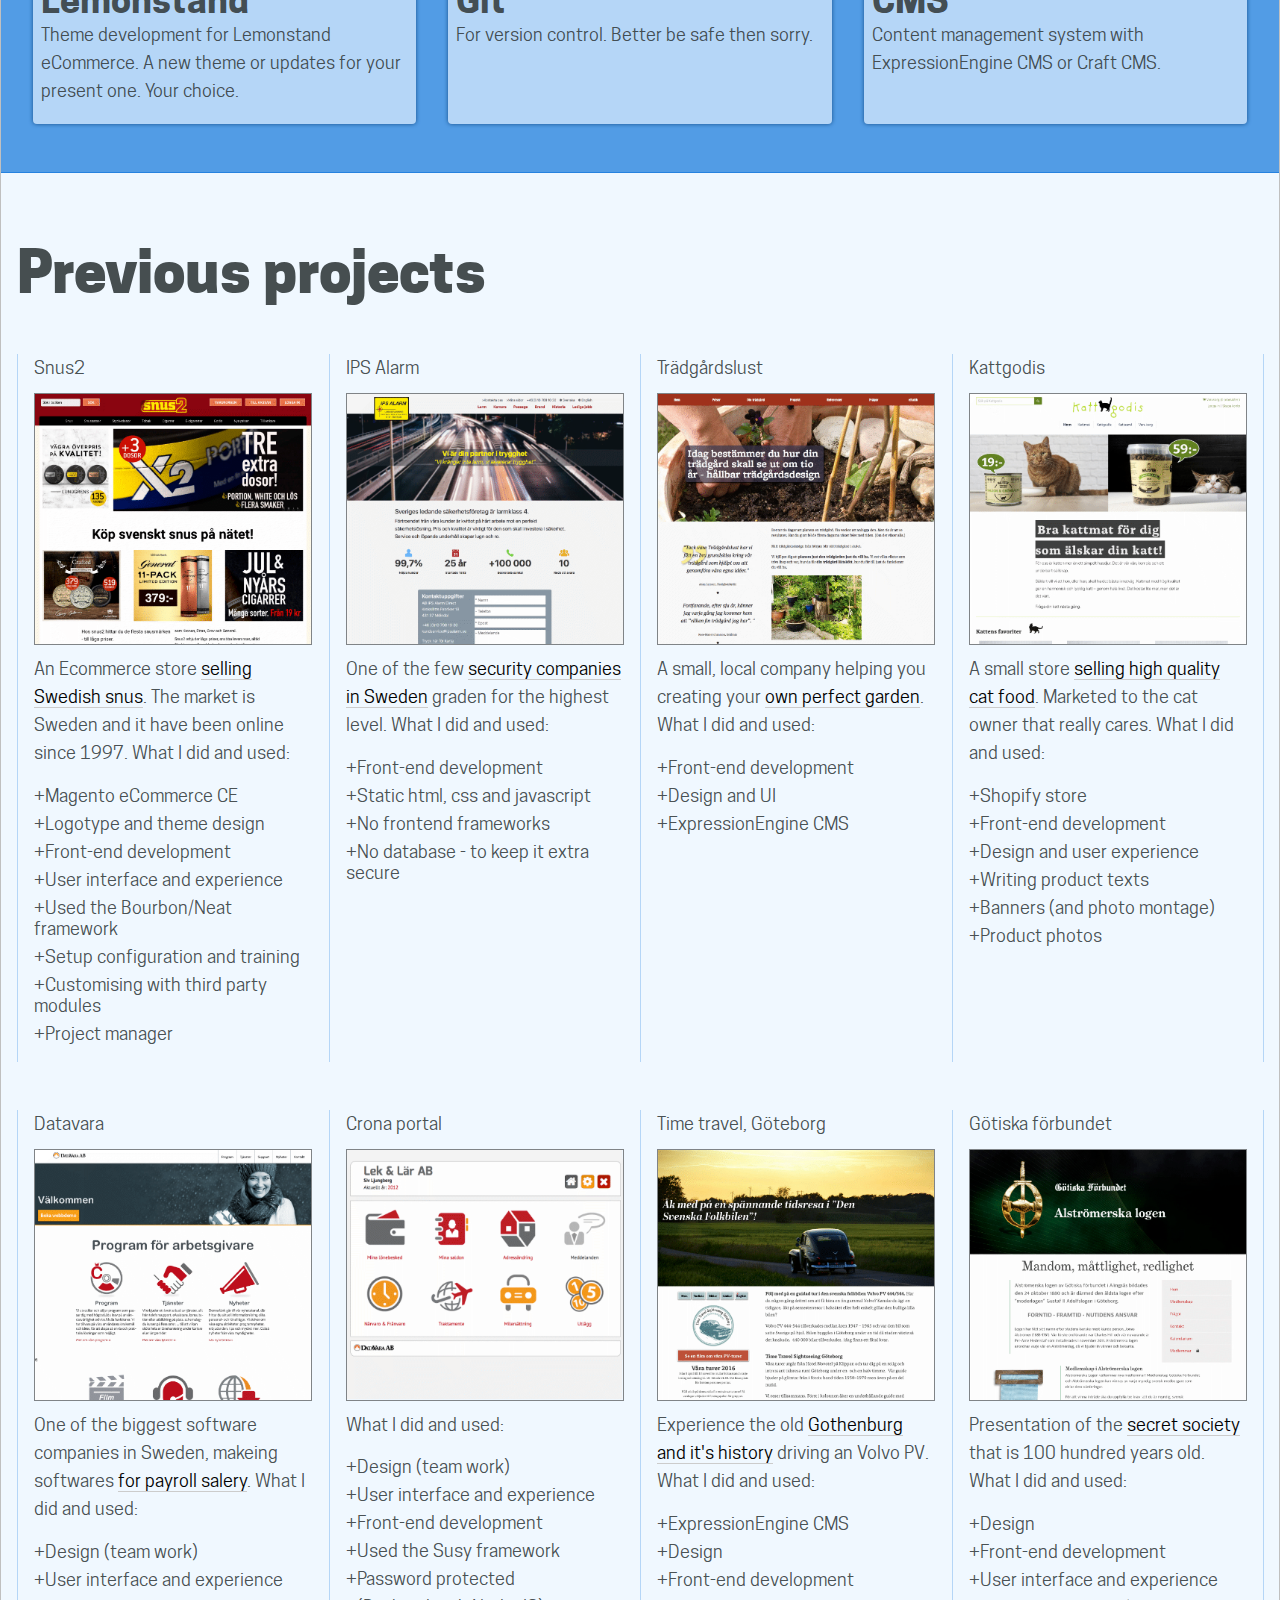
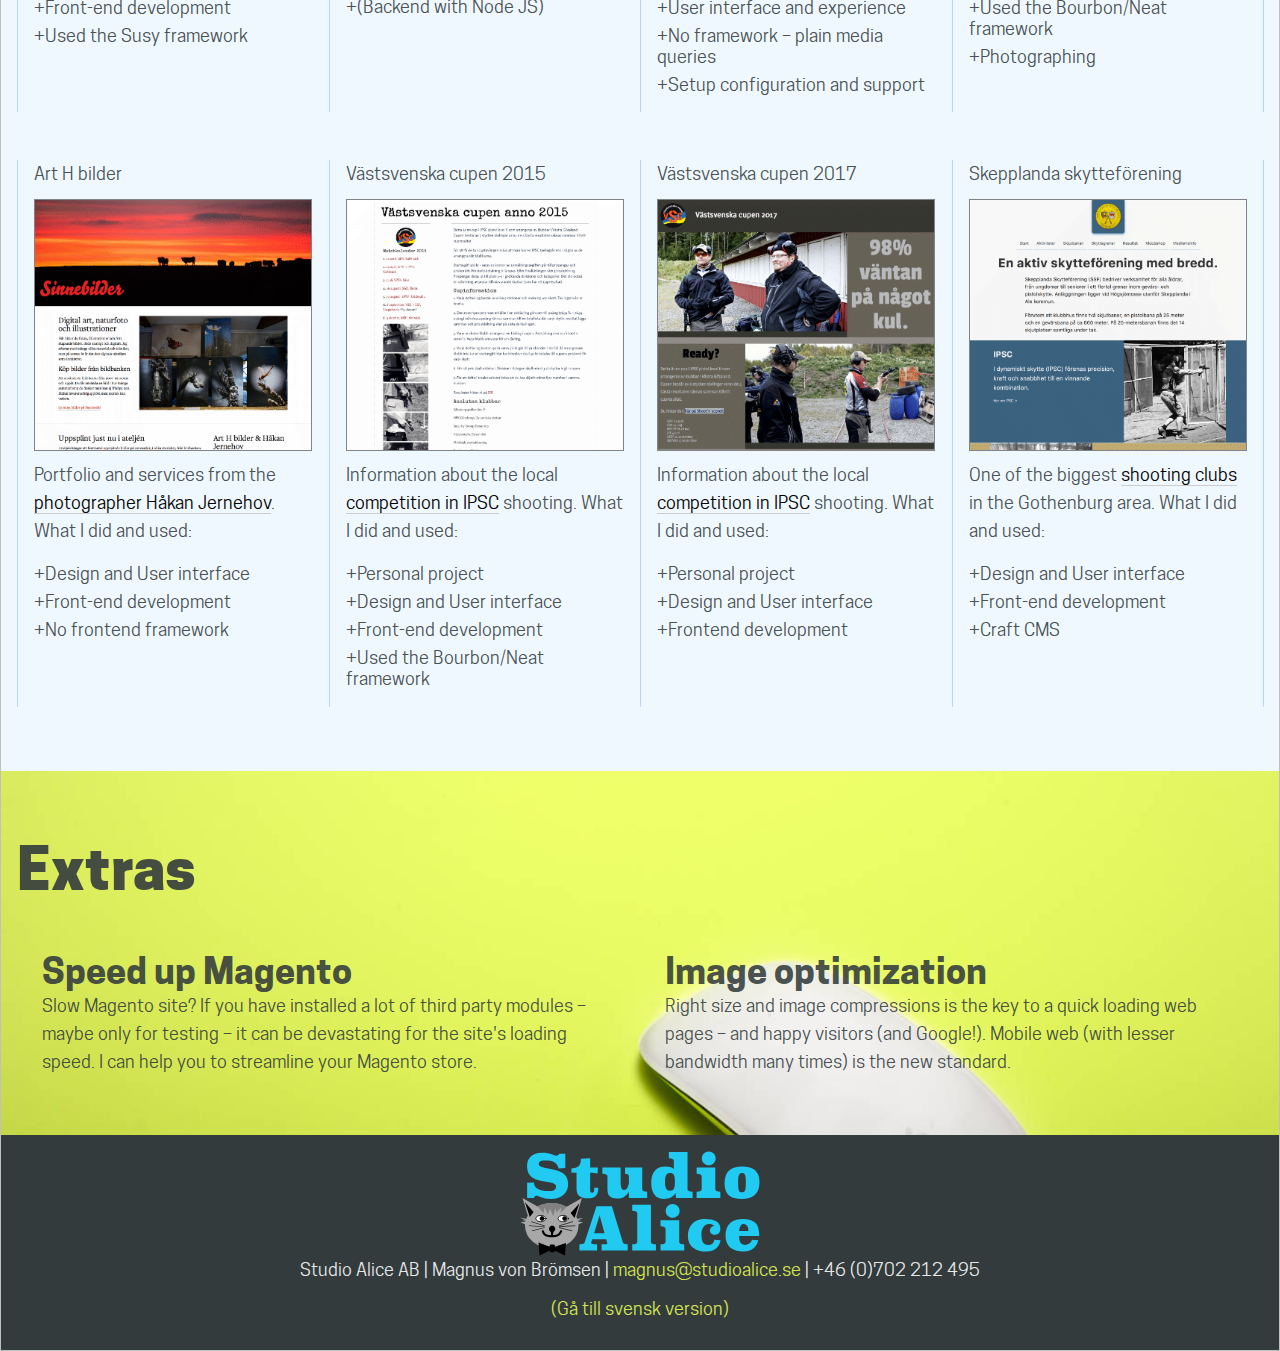
==== commit 44a70622: "Hero image placement. Moved main text to top" ====
--- a/index.html
+++ b/index.html
@@ -22,7 +22,7 @@
 
         <link rel="alternate" href="https://studioalice.se/sv/" hreflang="sv" />
         <link rel="alternate" href="https://studioalice.se/" hreflang="en" />
-        <link rel="canonical" href="https://studioalice.se/sv/" />
+        <link rel="canonical" href="https://studioalice.se/" />
 
         <link rel="apple-touch-icon" sizes="180x180" href="/apple-touch-icon.png">
         <link rel="icon" type="image/png" href="/favicon-32x32.png" sizes="32x32">
@@ -40,29 +40,29 @@
         <![endif]-->
 
         <main>
-          <header>
-              <div class="header--headline">
-                <h1>For hire: Freelancing frontend developer with focus on eCommerce.</h1>
-              </div>
-          </header>
+
           <article class="about">
-            <h2>Why a freelancer?</h2>
-            <p>When you need temporary help - for a single project or task – a freelancer is the perfect choice. You hire me for only the time needed. I work remotely to anywhere on the Earth - so you don't even need an office space for me.</p>
-            <p>With many years of experience developing the frontend design and the user experience for eCommerce stores, I can help you to get more satisfied customers.</p>
-            <p><strong>I'm specialized in design, UI and UX for ecommerce sites made with Lemonstand, Shopify and Magento Open source. With a focus on the end user and a high conversion rate.</strong></p>
+            <h1><span class="gray">For hire:</span> Freelancing frontend developer with focus on eCommerce.</h1>
+            <p>With many years of experience developing the frontend design and the user interface for eCommerce stores, I can help you to get more satisfied customers.</p>
+            <p><strong>I'm specialized in management of, frontend development, UI and UX for eCommerce sites made with Shopify, Lemonstand, and Magento Open source. With a focus on the visitor and a high conversion rate.</strong></p>
             <p>As a frontend designer I understand, create, code and apply a visual design, to create the best user experience according to your needs.</p>
             <ul>
               <li>Plus 10 years of experience in print and web development</li>
-              <li>I believe in function before form</li>
+              <li>My beacon is clarity and function before form</li>
               <li>I believe in a pain free experience for the visitor.</li>
-              <!--<li>I'm always saying "Yes!" to a great UI</li>-->
-              <li>Both solo and teamwork experience</li>
+              <li>Experience in both solo and teamwork</li>
               <li>Many years experience with Photoshop</li>
-              <li>I believe that a genuine inside is better then a fancy surface.</li>
             </ul>
             <p>I'm living a healthy lifestyle and starts every day with two double Espresso. <img src="/img/espresso.jpg" alt="espresso" />
                   </p>
           </article>
+
+          <header>
+              <div class="header--headline">
+                <h2>Why a freelancer?</h2>
+                <p>When you need temporary help - for a single project or task – a freelancer is the perfect choice. You hire me for only the time needed. I work remotely to anywhere in the solar system - so you don't even need an office space for me.</p>
+              </div>
+          </header>
 
           <article class="shopify-wrapper">
             <section class="shopify">
--- a/css/app-20180326.css
+++ b/css/app-20180326.css
@@ -1,2 +1,2 @@
-/*! normalize.css v3.0.3 | MIT License | github.com/necolas/normalize.css */html{font-family:sans-serif;-ms-text-size-adjust:100%;-webkit-text-size-adjust:100%}body{margin:0}article,aside,details,figcaption,figure,footer,header,hgroup,main,menu,nav,section,summary{display:block}audio,canvas,progress,video{display:inline-block;vertical-align:baseline}audio:not([controls]){display:none;height:0}[hidden],template{display:none}a{background-color:transparent}a:active,a:hover{outline:0}abbr[title]{border-bottom:1px dotted}b,strong{font-weight:bold}dfn{font-style:italic}h1{font-size:2em;margin:0.67em 0}mark{background:#ff0;color:#000}small{font-size:80%}sub,sup{font-size:75%;line-height:0;position:relative;vertical-align:baseline}sup{top:-0.5em}sub{bottom:-0.25em}img{border:0}svg:not(:root){overflow:hidden}figure{margin:1em 40px}hr{-webkit-box-sizing:content-box;box-sizing:content-box;height:0}pre{overflow:auto}code,kbd,pre,samp{font-family:monospace, monospace;font-size:1em}button,input,optgroup,select,textarea{color:inherit;font:inherit;margin:0}button{overflow:visible}button,select{text-transform:none}button,html input[type="button"],input[type="reset"],input[type="submit"]{-webkit-appearance:button;cursor:pointer}button[disabled],html input[disabled]{cursor:default}button::-moz-focus-inner,input::-moz-focus-inner{border:0;padding:0}input{line-height:normal}input[type="checkbox"],input[type="radio"]{-webkit-box-sizing:border-box;box-sizing:border-box;padding:0}input[type="number"]::-webkit-inner-spin-button,input[type="number"]::-webkit-outer-spin-button{height:auto}input[type="search"]{-webkit-appearance:textfield;-webkit-box-sizing:content-box;box-sizing:content-box}input[type="search"]::-webkit-search-cancel-button,input[type="search"]::-webkit-search-decoration{-webkit-appearance:none}fieldset{border:1px solid #c0c0c0;margin:0 2px;padding:0.35em 0.625em 0.75em}legend{border:0;padding:0}textarea{overflow:auto}optgroup{font-weight:bold}table{border-collapse:collapse;border-spacing:0}td,th{padding:0}::-moz-selection{background:#b3d4fc;text-shadow:none}::selection{background:#b3d4fc;text-shadow:none}hr{display:block;height:1px;border:0;border-top:1px solid #ccc;margin:1em 0;padding:0}audio,canvas,iframe,img,svg,video{vertical-align:middle}fieldset{border:0;margin:0;padding:0}textarea{resize:vertical}.browserupgrade{margin:0.2em 0;background:#ccc;color:#000;padding:0.2em 0}html{-webkit-box-sizing:border-box;box-sizing:border-box;color:rgba(51,59,61,0.9);font-size:16px;height:100%;padding:0;margin:0;position:relative}body{background-color:aliceblue;height:100%}*,*:before,*:after{-webkit-box-sizing:inherit;box-sizing:inherit}p{font-family:'cooper_hewittbook';font-size:1.1em;line-height:1.6;margin:0 0 0.6em 0}h1{font-family:'cooper_hewittheavy';font-size:2.6rem;margin:0}@media (min-width: 24em){h1{font-size:3rem}}@media (min-width: 45em){h1{font-size:4rem}}@media (min-width: 75em){h1{font-size:5.75rem}}h2{font-family:'cooper_hewittheavy';font-size:2rem}@media (min-width: 45em){h2{font-size:2.4rem}}@media (min-width: 75em){h2{font-size:3.6rem}}h3{font-size:2.25rem}h3,h4,h5,h6{font-family:'cooper_hewittbold';font-weight:normal;line-height:1.1;margin:0}ul{font-family:'cooper_hewittbook';font-size:1.1em;padding-left:0}li{margin-bottom:.4em;padding-left:0;list-style-position:inside;list-style-type:'+'}img{max-width:100%;height:auto}a{text-decoration:none;color:#d4e552}.description a{color:#000;border-bottom:1px solid #ccc}small{font-family:'cooper_hewittbook';font-size:0.85em}figure{margin:0 0 1rem 0}figcaption{font-family:'cooper_hewittbook';font-size:0.85em;margin-top:0.6em}main{border:1px solid silver;margin:0 auto}@font-face{font-family:'cooper';src:url("/fonts/roboto-bold-webfont.eot");src:url("/fonts/roboto-bold-webfont.eot?#iefix") format("embedded-opentype"),url("/fonts/roboto-bold-webfont.woff2") format("woff2"),url("/fonts/roboto-bold-webfont.woff") format("woff"),url("/fonts/roboto-bold-webfont.ttf") format("truetype"),url("/fonts/roboto-bold-webfont.svg#robotobold") format("svg");font-weight:normal;font-style:normal}@font-face{font-family:'robotoitalic';src:url("/fonts/roboto-italic-webfont.eot");src:url("/fonts/roboto-italic-webfont.eot?#iefix") format("embedded-opentype"),url("/fonts/roboto-italic-webfont.woff2") format("woff2"),url("/fonts/roboto-italic-webfont.woff") format("woff"),url("/fonts/roboto-italic-webfont.ttf") format("truetype"),url("/fonts/roboto-italic-webfont.svg#robotoitalic") format("svg");font-weight:normal;font-style:normal}@font-face{font-family:'robotoregular';src:url("/fonts/roboto-regular-webfont.eot");src:url("/fonts/roboto-regular-webfont.eot?#iefix") format("embedded-opentype"),url("/fonts/roboto-regular-webfont.woff2") format("woff2"),url("/fonts/roboto-regular-webfont.woff") format("woff"),url("/fonts/roboto-regular-webfont.ttf") format("truetype"),url("/fonts/roboto-regular-webfont.svg#robotoregular") format("svg");font-weight:normal;font-style:normal}@font-face{font-family:'roboto_condensedregular';src:url("/fonts/robotocondensed-regular-webfont.eot");src:url("/fonts/robotocondensed-regular-webfont.eot?#iefix") format("embedded-opentype"),url("/fonts/robotocondensed-regular-webfont.woff2") format("woff2"),url("/fonts/robotocondensed-regular-webfont.woff") format("woff"),url("/fonts/robotocondensed-regular-webfont.ttf") format("truetype"),url("/fonts/robotocondensed-regular-webfont.svg#roboto_condensedregular") format("svg");font-weight:normal;font-style:normal}@font-face{font-family:'cooper_hewittbold';src:url("/fonts/cooperhewitt-bold-webfont.woff2") format("woff2"),url("/fonts/cooperhewitt-bold-webfont.woff") format("woff");font-weight:normal;font-style:normal}@font-face{font-family:'cooper_hewittbook';src:url("/fonts/cooperhewitt-book-webfont.woff2") format("woff2"),url("/fonts/cooperhewitt-book-webfont.woff") format("woff");font-weight:normal;font-style:normal}@font-face{font-family:'cooper_hewittheavy';src:url("/fonts/cooperhewitt-heavy-webfont.woff2") format("woff2"),url("/fonts/cooperhewitt-heavy-webfont.woff") format("woff");font-weight:normal;font-style:normal}@font-face{font-family:'cooper_hewittlight';src:url("/fonts/cooperhewitt-light-webfont.woff2") format("woff2"),url("/fonts/cooperhewitt-light-webfont.woff") format("woff");font-weight:normal;font-style:normal}header{background-image:url(/img/header-bg-small.jpg);background-size:content;background-repeat:no-repeat;background-position:top left;height:60vh}@media (min-width: 35em){header{background-image:url(/img/hero-magnus-white.jpg);background-size:cover;height:55vh}}.header--headline{color:#529ce5;text-align:left;margin-left:10%;padding-top:50%;width:85%}.header--headline h1{font-size:4vh;line-height:1.1;text-shadow:2px 0 1px rgba(51,59,61,0.9)}.header--headline .headline-tag{font-family:'cooper_hewittbook';font-size:2rem}@media (min-width: 35em){.header--headline{padding-top:12vh}.header--headline h1{font-size:6vh;line-height:1.1;padding-top:5%}}@media (min-width: 45em){.header--headline{padding-top:10vh;width:65%}}@media (min-width: 75em){.header--headline{margin-left:5%;padding-top:5vh;width:45%}}.about{padding:1em;margin:0 auto;width:90%}@media (min-width: 35em){.about{width:70%}}@media (min-width: 75em){.about{width:60%}}.techs{display:-webkit-box;display:-ms-flexbox;display:flex;-ms-flex-wrap:wrap;flex-wrap:wrap;-webkit-box-orient:vertical;-webkit-box-direction:normal;-ms-flex-direction:column;flex-direction:column}@media (min-width: 35em){.techs{-webkit-box-orient:horizontal;-webkit-box-direction:normal;-ms-flex-direction:row;flex-direction:row;-webkit-box-pack:start;-ms-flex-pack:start;justify-content:flex-start}}.techs--item{background-color:#b5d6f7;-webkit-box-shadow:0 0 4px #154f8a;box-shadow:0 0 4px #154f8a;border-radius:4px;-ms-flex-preferred-size:100%;flex-basis:100%;margin:1em;padding:.5em}@media (min-width: 35em){.techs--item{width:45%;-webkit-box-flex:1;-ms-flex:1 1 45%;flex:1 1 45%}}@media (min-width: 45em){.techs--item{width:30%;-webkit-box-flex:1;-ms-flex:1 1 30%;flex:1 1 30%}}.skills{border-top:1px solid #2682df;border-bottom:1px solid #2682df;background:#529ce5;padding:1em 1em 2em 1em}@media (min-width: 120em){.skills{float:left;width:50%}}.skills--list{display:-webkit-box;display:-ms-flexbox;display:flex}.works{background-color:aliceblue;padding:1em}@media (min-width: 120em){.works{border-top:1px solid #529ce5;float:right;width:50%}}.examples{display:-webkit-box;display:-ms-flexbox;display:flex;-ms-flex-wrap:wrap;flex-wrap:wrap;-webkit-box-orient:vertical;-webkit-box-direction:normal;-ms-flex-direction:column;flex-direction:column}@media (min-width: 24em){.examples{-webkit-box-orient:horizontal;-webkit-box-direction:normal;-ms-flex-direction:row;flex-direction:row;-webkit-box-pack:start;-ms-flex-pack:start;justify-content:flex-start}}.example{-webkit-box-flex:0;-ms-flex:0 1 100%;flex:0 1 100%;margin-bottom:3em;margin-right:-1px;padding-right:1em;padding-left:1em;border-right:1px solid #b5d6f7;border-left:1px solid #b5d6f7}.example img{border:1px solid rgba(33,33,33,0.54);margin-bottom:0.6rem}@media (min-width: 35em){.example{-webkit-box-flex:0;-ms-flex:0 1 50%;flex:0 1 50%}}@media (min-width: 52em){.example{-webkit-box-flex:1;-ms-flex:1 1 33%;flex:1 1 33%}}@media (min-width: 75em){.example{-ms-flex-preferred-size:25%;flex-basis:25%;-webkit-box-flex:1;-ms-flex:1 1 25%;flex:1 1 25%}}@media (min-width: 120em){.example{-webkit-box-flex:0;-ms-flex:0 1 33%;flex:0 1 33%}}.screenshot p{font-weight:bold}.extras{background-image:url(/img/mus-small.jpg);background-size:cover;background-repeat:no-repeat;background-position:center;padding:1em 1em 3em 1em}@media (min-width: 35em){.extras{background-image:url(/img/mus.jpg)}}@media (min-width: 120em){.extras{float:left;width:50%}}.shopify{background-color:#529ce5;color:rgba(255,255,255,0.9);display:-webkit-box;display:-ms-flexbox;display:flex;-webkit-box-orient:vertical;-webkit-box-direction:normal;-ms-flex-direction:column;flex-direction:column;padding:1em 1em 3em 1em}.shopify a{color:rgba(51,59,61,0.9);border-bottom:1px dotted rgba(33,33,33,0.54)}@media (min-width: 45em){.shopify{-webkit-box-orient:horizontal;-webkit-box-direction:normal;-ms-flex-direction:row;flex-direction:row}}.lemonstand{background-color:#b5d6f7;color:rgba(51,59,61,0.9)}.shopify--item{-webkit-box-flex:1;-ms-flex:1 1 46%;flex:1 1 46%;padding:1em 2%}.upsell{display:-webkit-box;display:-ms-flexbox;display:flex;-webkit-box-orient:vertical;-webkit-box-direction:normal;-ms-flex-direction:column;flex-direction:column}@media (min-width: 35em){.upsell{-webkit-box-orient:horizontal;-webkit-box-direction:normal;-ms-flex-direction:row;flex-direction:row}}@media (min-width: 35em){.upsell--item{-webkit-box-flex:1;-ms-flex:1 1 46%;flex:1 1 46%;padding:0 2%}}.download-btn{-webkit-appearance:none;background-color:#d4e552;border:1px solid rgba(33,33,33,0.54);border-radius:8px;display:block;margin-bottom:1rem;font-size:1.6rem;color:rgba(51,59,61,0.9);padding:0.6rem 1rem}.download-btn:hover{background-color:#90a018}.contact{background-color:#333b3d;color:rgba(255,255,255,0.9);text-align:center;padding:1em}.contact .logotyp{width:15rem}@media (min-width: 120em){.contact{float:left;width:50%}}.screenshot-full{background-color:#f8f8f8;-webkit-box-shadow:0 10px 10px 5px rgba(33,33,33,0.54);box-shadow:0 10px 10px 5px rgba(33,33,33,0.54);position:fixed;top:3vh;height:90vh;left:10vw;padding:0 1em;text-align:center;z-index:10;-webkit-transition:-webkit-transform 0.3s ease-out;transition:-webkit-transform 0.3s ease-out;transition:transform 0.3s ease-out;transition:transform 0.3s ease-out, -webkit-transform 0.3s ease-out}.screenshot-full img{border:1px solid rgba(33,33,33,0.54);height:80%;margin:0 5%}.hidden{-webkit-transform:translateY(-120vh);transform:translateY(-120vh)}.closebtn,.displayimage{cursor:pointer;border-bottom:1px solid rgba(51,59,61,0.9)}.closebtn{display:inline-block;border:1px solid rgba(51,59,61,0.9);padding:0.2rem 0.4rem;margin:1rem 0}.phone{white-space:nowrap}.clearfix:after{content:".";display:block;height:0;clear:both;visibility:hidden}.clearfix{zoom:1}
+/*! normalize.css v3.0.3 | MIT License | github.com/necolas/normalize.css */html{font-family:sans-serif;-ms-text-size-adjust:100%;-webkit-text-size-adjust:100%}body{margin:0}article,aside,details,figcaption,figure,footer,header,hgroup,main,menu,nav,section,summary{display:block}audio,canvas,progress,video{display:inline-block;vertical-align:baseline}audio:not([controls]){display:none;height:0}[hidden],template{display:none}a{background-color:transparent}a:active,a:hover{outline:0}abbr[title]{border-bottom:1px dotted}b,strong{font-weight:bold}dfn{font-style:italic}h1{font-size:2em;margin:0.67em 0}mark{background:#ff0;color:#000}small{font-size:80%}sub,sup{font-size:75%;line-height:0;position:relative;vertical-align:baseline}sup{top:-0.5em}sub{bottom:-0.25em}img{border:0}svg:not(:root){overflow:hidden}figure{margin:1em 40px}hr{-webkit-box-sizing:content-box;box-sizing:content-box;height:0}pre{overflow:auto}code,kbd,pre,samp{font-family:monospace, monospace;font-size:1em}button,input,optgroup,select,textarea{color:inherit;font:inherit;margin:0}button{overflow:visible}button,select{text-transform:none}button,html input[type="button"],input[type="reset"],input[type="submit"]{-webkit-appearance:button;cursor:pointer}button[disabled],html input[disabled]{cursor:default}button::-moz-focus-inner,input::-moz-focus-inner{border:0;padding:0}input{line-height:normal}input[type="checkbox"],input[type="radio"]{-webkit-box-sizing:border-box;box-sizing:border-box;padding:0}input[type="number"]::-webkit-inner-spin-button,input[type="number"]::-webkit-outer-spin-button{height:auto}input[type="search"]{-webkit-appearance:textfield;-webkit-box-sizing:content-box;box-sizing:content-box}input[type="search"]::-webkit-search-cancel-button,input[type="search"]::-webkit-search-decoration{-webkit-appearance:none}fieldset{border:1px solid #c0c0c0;margin:0 2px;padding:0.35em 0.625em 0.75em}legend{border:0;padding:0}textarea{overflow:auto}optgroup{font-weight:bold}table{border-collapse:collapse;border-spacing:0}td,th{padding:0}::-moz-selection{background:#b3d4fc;text-shadow:none}::selection{background:#b3d4fc;text-shadow:none}hr{display:block;height:1px;border:0;border-top:1px solid #ccc;margin:1em 0;padding:0}audio,canvas,iframe,img,svg,video{vertical-align:middle}fieldset{border:0;margin:0;padding:0}textarea{resize:vertical}.browserupgrade{margin:0.2em 0;background:#ccc;color:#000;padding:0.2em 0}html{-webkit-box-sizing:border-box;box-sizing:border-box;color:rgba(51,59,61,0.9);font-size:16px;height:100%;padding:0;margin:0;position:relative}body{background-color:aliceblue;height:100%}*,*:before,*:after{-webkit-box-sizing:inherit;box-sizing:inherit}p{font-family:'cooper_hewittbook';font-size:1.1em;line-height:1.6;margin:0 0 0.6em 0}h1{font-family:'cooper_hewittheavy';font-size:2.2rem;margin:0}@media (min-width: 24em){h1{font-size:2.7rem}}@media (min-width: 45em){h1{font-size:3rem}}@media (min-width: 75em){h1{font-size:4rem}}h2{font-family:'cooper_hewittheavy';font-size:2rem}@media (min-width: 45em){h2{font-size:2.4rem}}@media (min-width: 75em){h2{font-size:3.6rem}}h3{font-size:2.25rem}h3,h4,h5,h6{font-family:'cooper_hewittbold';font-weight:normal;line-height:1.1;margin:0}ul{font-family:'cooper_hewittbook';font-size:1.1em;padding-left:0}li{margin-bottom:.4em;padding-left:0;list-style-position:inside;list-style-type:'+'}img{max-width:100%;height:auto}a{text-decoration:none;color:#d4e552}.description a{color:#000;border-bottom:1px solid #ccc}small{font-family:'cooper_hewittbook';font-size:0.85em}figure{margin:0 0 1rem 0}figcaption{font-family:'cooper_hewittbook';font-size:0.85em;margin-top:0.6em}main{border:1px solid silver;margin:0 auto}@font-face{font-family:'cooper';src:url("/fonts/roboto-bold-webfont.eot");src:url("/fonts/roboto-bold-webfont.eot?#iefix") format("embedded-opentype"),url("/fonts/roboto-bold-webfont.woff2") format("woff2"),url("/fonts/roboto-bold-webfont.woff") format("woff"),url("/fonts/roboto-bold-webfont.ttf") format("truetype"),url("/fonts/roboto-bold-webfont.svg#robotobold") format("svg");font-weight:normal;font-style:normal}@font-face{font-family:'robotoitalic';src:url("/fonts/roboto-italic-webfont.eot");src:url("/fonts/roboto-italic-webfont.eot?#iefix") format("embedded-opentype"),url("/fonts/roboto-italic-webfont.woff2") format("woff2"),url("/fonts/roboto-italic-webfont.woff") format("woff"),url("/fonts/roboto-italic-webfont.ttf") format("truetype"),url("/fonts/roboto-italic-webfont.svg#robotoitalic") format("svg");font-weight:normal;font-style:normal}@font-face{font-family:'robotoregular';src:url("/fonts/roboto-regular-webfont.eot");src:url("/fonts/roboto-regular-webfont.eot?#iefix") format("embedded-opentype"),url("/fonts/roboto-regular-webfont.woff2") format("woff2"),url("/fonts/roboto-regular-webfont.woff") format("woff"),url("/fonts/roboto-regular-webfont.ttf") format("truetype"),url("/fonts/roboto-regular-webfont.svg#robotoregular") format("svg");font-weight:normal;font-style:normal}@font-face{font-family:'roboto_condensedregular';src:url("/fonts/robotocondensed-regular-webfont.eot");src:url("/fonts/robotocondensed-regular-webfont.eot?#iefix") format("embedded-opentype"),url("/fonts/robotocondensed-regular-webfont.woff2") format("woff2"),url("/fonts/robotocondensed-regular-webfont.woff") format("woff"),url("/fonts/robotocondensed-regular-webfont.ttf") format("truetype"),url("/fonts/robotocondensed-regular-webfont.svg#roboto_condensedregular") format("svg");font-weight:normal;font-style:normal}@font-face{font-family:'cooper_hewittbold';src:url("/fonts/cooperhewitt-bold-webfont.woff2") format("woff2"),url("/fonts/cooperhewitt-bold-webfont.woff") format("woff");font-weight:normal;font-style:normal}@font-face{font-family:'cooper_hewittbook';src:url("/fonts/cooperhewitt-book-webfont.woff2") format("woff2"),url("/fonts/cooperhewitt-book-webfont.woff") format("woff");font-weight:normal;font-style:normal}@font-face{font-family:'cooper_hewittheavy';src:url("/fonts/cooperhewitt-heavy-webfont.woff2") format("woff2"),url("/fonts/cooperhewitt-heavy-webfont.woff") format("woff");font-weight:normal;font-style:normal}@font-face{font-family:'cooper_hewittlight';src:url("/fonts/cooperhewitt-light-webfont.woff2") format("woff2"),url("/fonts/cooperhewitt-light-webfont.woff") format("woff");font-weight:normal;font-style:normal}header{background-color:#fff;background-image:url(../../img/hero-magnus-mobil.jpg);background-size:content;background-repeat:no-repeat;background-position:top 0 left 25%;height:55vh}@media (min-width: 35em){header{background-position:top left}}@media (min-width: 45em){header{background-image:url(/img/hero-magnus-white.jpg);background-size:cover;background-position:top left 5rem;height:60vh}}@media (min-width: 75em){header{background-position:top left}}@media (min-width: 120em){header{background-image:url(/img/hero-magnus-white-ultra.jpg);height:55vh}}.header--headline{color:rgba(255,255,255,0.9);text-align:left;margin-left:1rem;padding-top:5rem;width:85%}.header--headline h1{font-size:4vh;line-height:1.1;text-shadow:2px 0 1px rgba(51,59,61,0.9)}.header--headline .headline-tag{font-family:'cooper_hewittbook';font-size:2rem}@media (min-width: 35em){.header--headline{padding-top:.1rem;width:45%}.header--headline h1{font-size:6vh;line-height:1.1;padding-top:5%}}@media (min-width: 45em){.header--headline{color:rgba(51,59,61,0.9);padding-top:10%;margin-left:5%}}@media (min-width: 75em){.header--headline{margin-left:5%;padding-top:5%}}@media (min-width: 120em){.header--headline{margin-left:5%;padding-top:5%;width:30%}}.gray{font-size:70%;color:#529ce5}.about{padding:1em;margin:0 auto;width:90%}@media (min-width: 35em){.about{width:70%}}@media (min-width: 75em){.about{width:60%}}.techs{display:-webkit-box;display:-ms-flexbox;display:flex;-ms-flex-wrap:wrap;flex-wrap:wrap;-webkit-box-orient:vertical;-webkit-box-direction:normal;-ms-flex-direction:column;flex-direction:column}@media (min-width: 35em){.techs{-webkit-box-orient:horizontal;-webkit-box-direction:normal;-ms-flex-direction:row;flex-direction:row;-webkit-box-pack:start;-ms-flex-pack:start;justify-content:flex-start}}.techs--item{background-color:#b5d6f7;-webkit-box-shadow:0 0 4px #154f8a;box-shadow:0 0 4px #154f8a;border-radius:4px;-ms-flex-preferred-size:100%;flex-basis:100%;margin:1em;padding:.5em}@media (min-width: 35em){.techs--item{width:45%;-webkit-box-flex:1;-ms-flex:1 1 45%;flex:1 1 45%}}@media (min-width: 45em){.techs--item{width:30%;-webkit-box-flex:1;-ms-flex:1 1 30%;flex:1 1 30%}}.skills{border-top:1px solid #2682df;border-bottom:1px solid #2682df;background:#529ce5;padding:1em 1em 2em 1em}@media (min-width: 120em){.skills{float:left;width:50%}}.skills--list{display:-webkit-box;display:-ms-flexbox;display:flex}.works{background-color:aliceblue;padding:1em}@media (min-width: 120em){.works{border-top:1px solid #529ce5;float:right;width:50%}}.examples{display:-webkit-box;display:-ms-flexbox;display:flex;-ms-flex-wrap:wrap;flex-wrap:wrap;-webkit-box-orient:vertical;-webkit-box-direction:normal;-ms-flex-direction:column;flex-direction:column}@media (min-width: 24em){.examples{-webkit-box-orient:horizontal;-webkit-box-direction:normal;-ms-flex-direction:row;flex-direction:row;-webkit-box-pack:start;-ms-flex-pack:start;justify-content:flex-start}}.example{-webkit-box-flex:0;-ms-flex:0 1 100%;flex:0 1 100%;margin-bottom:3em;margin-right:-1px;padding-right:1em;padding-left:1em;border-right:1px solid #b5d6f7;border-left:1px solid #b5d6f7}.example img{border:1px solid rgba(33,33,33,0.54);margin-bottom:0.6rem}@media (min-width: 35em){.example{-webkit-box-flex:0;-ms-flex:0 1 50%;flex:0 1 50%}}@media (min-width: 52em){.example{-webkit-box-flex:1;-ms-flex:1 1 33%;flex:1 1 33%}}@media (min-width: 75em){.example{-ms-flex-preferred-size:25%;flex-basis:25%;-webkit-box-flex:1;-ms-flex:1 1 25%;flex:1 1 25%}}@media (min-width: 120em){.example{-webkit-box-flex:0;-ms-flex:0 1 33%;flex:0 1 33%}}.screenshot p{font-weight:bold}.extras{background-image:url(/img/mus-small.jpg);background-size:cover;background-repeat:no-repeat;background-position:center;padding:1em 1em 3em 1em}@media (min-width: 35em){.extras{background-image:url(/img/mus.jpg)}}@media (min-width: 120em){.extras{float:left;width:50%}}.shopify{background-color:#529ce5;color:rgba(255,255,255,0.9);display:-webkit-box;display:-ms-flexbox;display:flex;-webkit-box-orient:vertical;-webkit-box-direction:normal;-ms-flex-direction:column;flex-direction:column;padding:1em 1em 3em 1em}.shopify a{color:rgba(51,59,61,0.9);border-bottom:1px dotted rgba(33,33,33,0.54)}@media (min-width: 45em){.shopify{-webkit-box-orient:horizontal;-webkit-box-direction:normal;-ms-flex-direction:row;flex-direction:row}}.lemonstand{background-color:#b5d6f7;color:rgba(51,59,61,0.9)}.shopify--item{-webkit-box-flex:1;-ms-flex:1 1 46%;flex:1 1 46%;padding:1em 2%}.upsell{display:-webkit-box;display:-ms-flexbox;display:flex;-webkit-box-orient:vertical;-webkit-box-direction:normal;-ms-flex-direction:column;flex-direction:column}@media (min-width: 35em){.upsell{-webkit-box-orient:horizontal;-webkit-box-direction:normal;-ms-flex-direction:row;flex-direction:row}}@media (min-width: 35em){.upsell--item{-webkit-box-flex:1;-ms-flex:1 1 46%;flex:1 1 46%;padding:0 2%}}.download-btn{-webkit-appearance:none;background-color:#d4e552;border:1px solid rgba(33,33,33,0.54);border-radius:8px;display:block;margin-bottom:1rem;font-size:1.6rem;color:rgba(51,59,61,0.9);padding:0.6rem 1rem}.download-btn:hover{background-color:#90a018}.contact{background-color:#333b3d;color:rgba(255,255,255,0.9);text-align:center;padding:1em}.contact .logotyp{width:15rem}@media (min-width: 120em){.contact{float:left;width:50%}}.screenshot-full{background-color:#f8f8f8;-webkit-box-shadow:0 10px 10px 5px rgba(33,33,33,0.54);box-shadow:0 10px 10px 5px rgba(33,33,33,0.54);position:fixed;top:3vh;height:90vh;left:10vw;padding:0 1em;text-align:center;z-index:10;-webkit-transition:-webkit-transform 0.3s ease-out;transition:-webkit-transform 0.3s ease-out;transition:transform 0.3s ease-out;transition:transform 0.3s ease-out, -webkit-transform 0.3s ease-out}.screenshot-full img{border:1px solid rgba(33,33,33,0.54);height:80%;margin:0 5%}.hidden{-webkit-transform:translateY(-120vh);transform:translateY(-120vh)}.closebtn,.displayimage{cursor:pointer;border-bottom:1px solid rgba(51,59,61,0.9)}.closebtn{display:inline-block;border:1px solid rgba(51,59,61,0.9);padding:0.2rem 0.4rem;margin:1rem 0}.phone{white-space:nowrap}.clearfix:after{content:".";display:block;height:0;clear:both;visibility:hidden}.clearfix{zoom:1}
 /*# sourceMappingURL=app-20180326.css.map */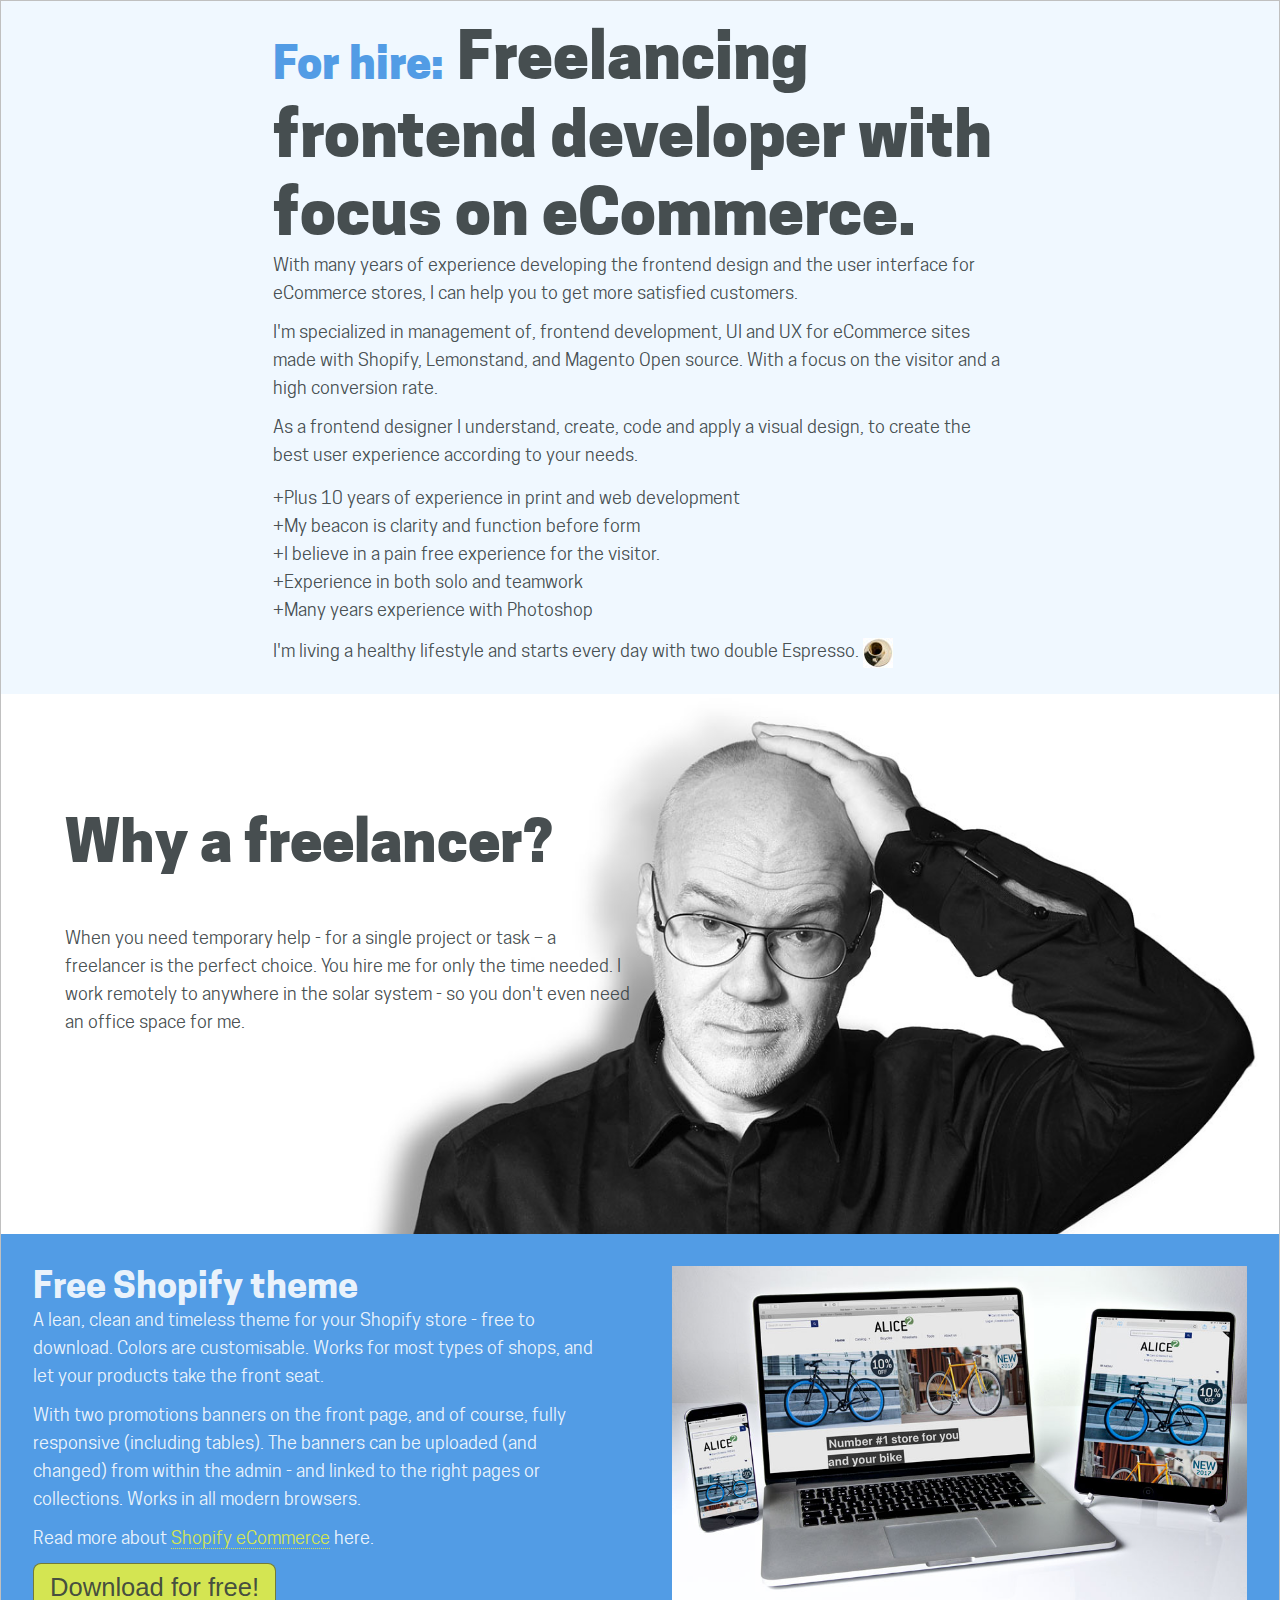
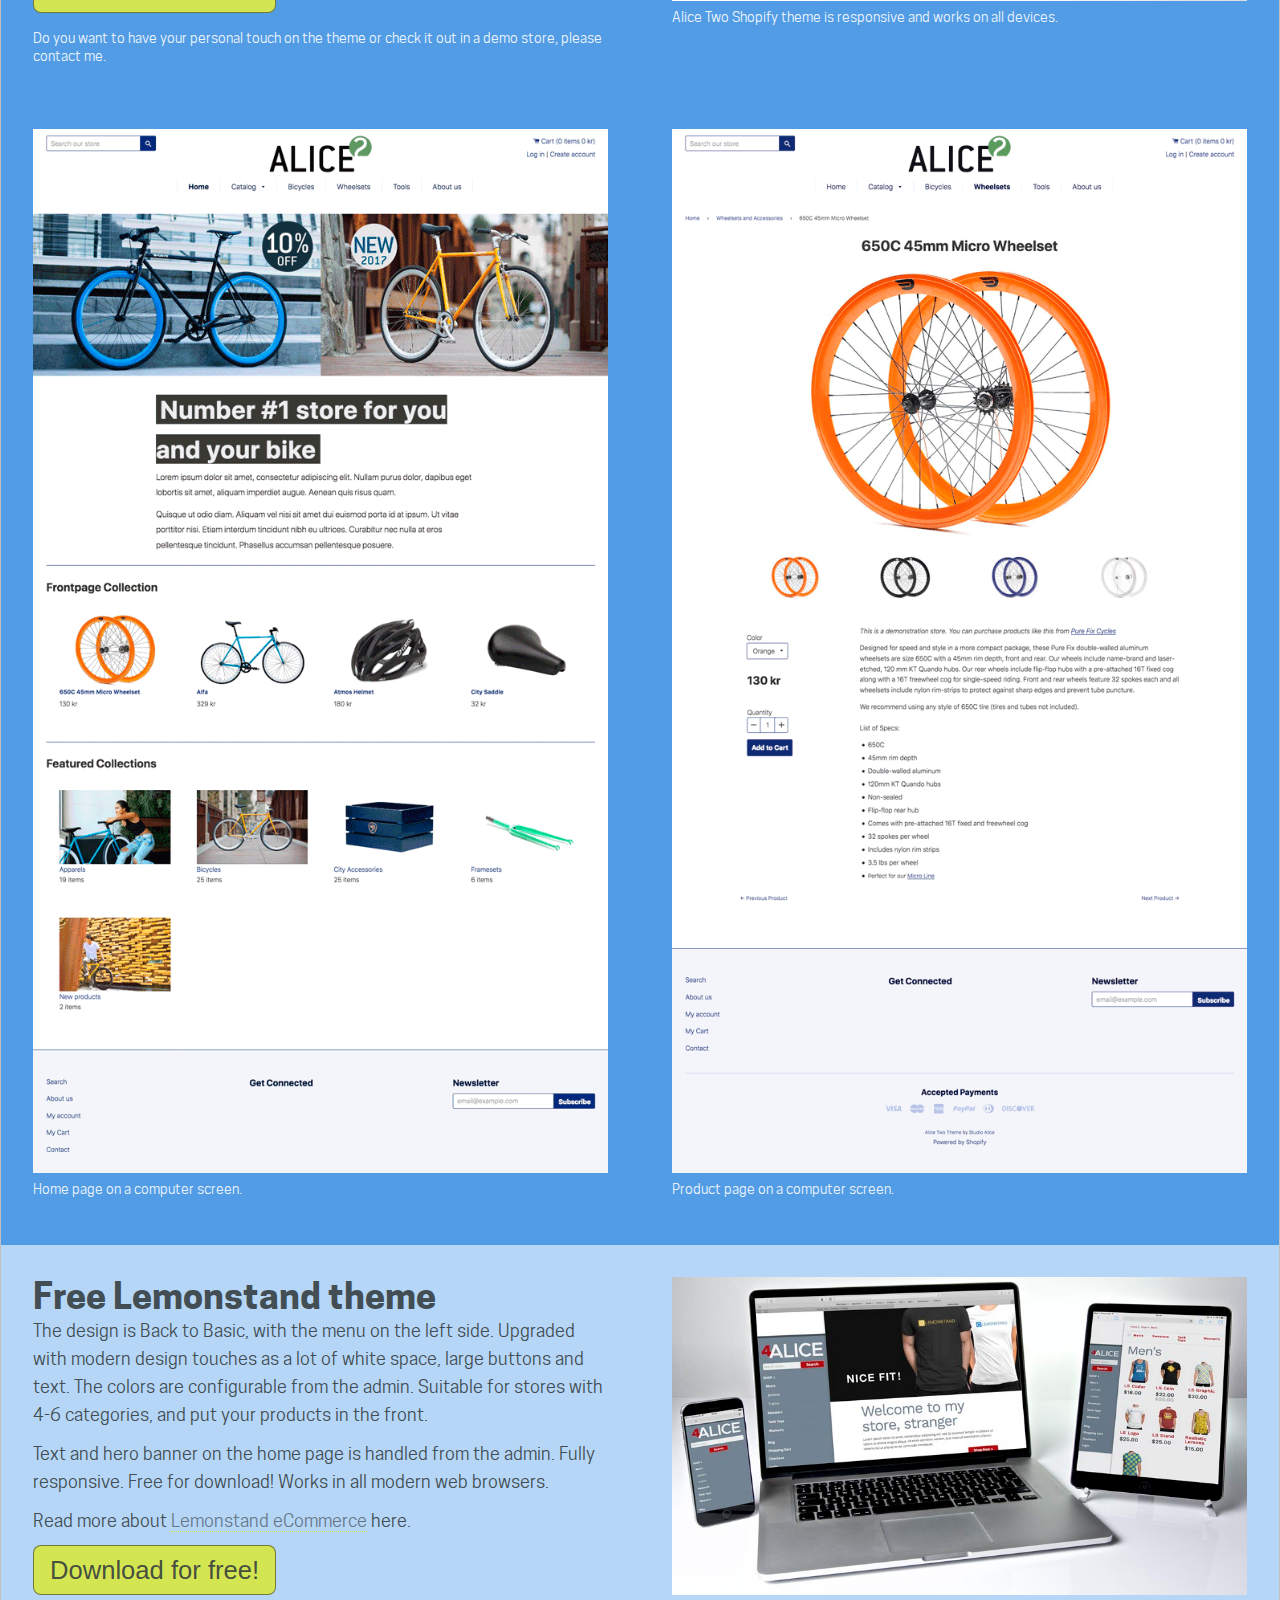
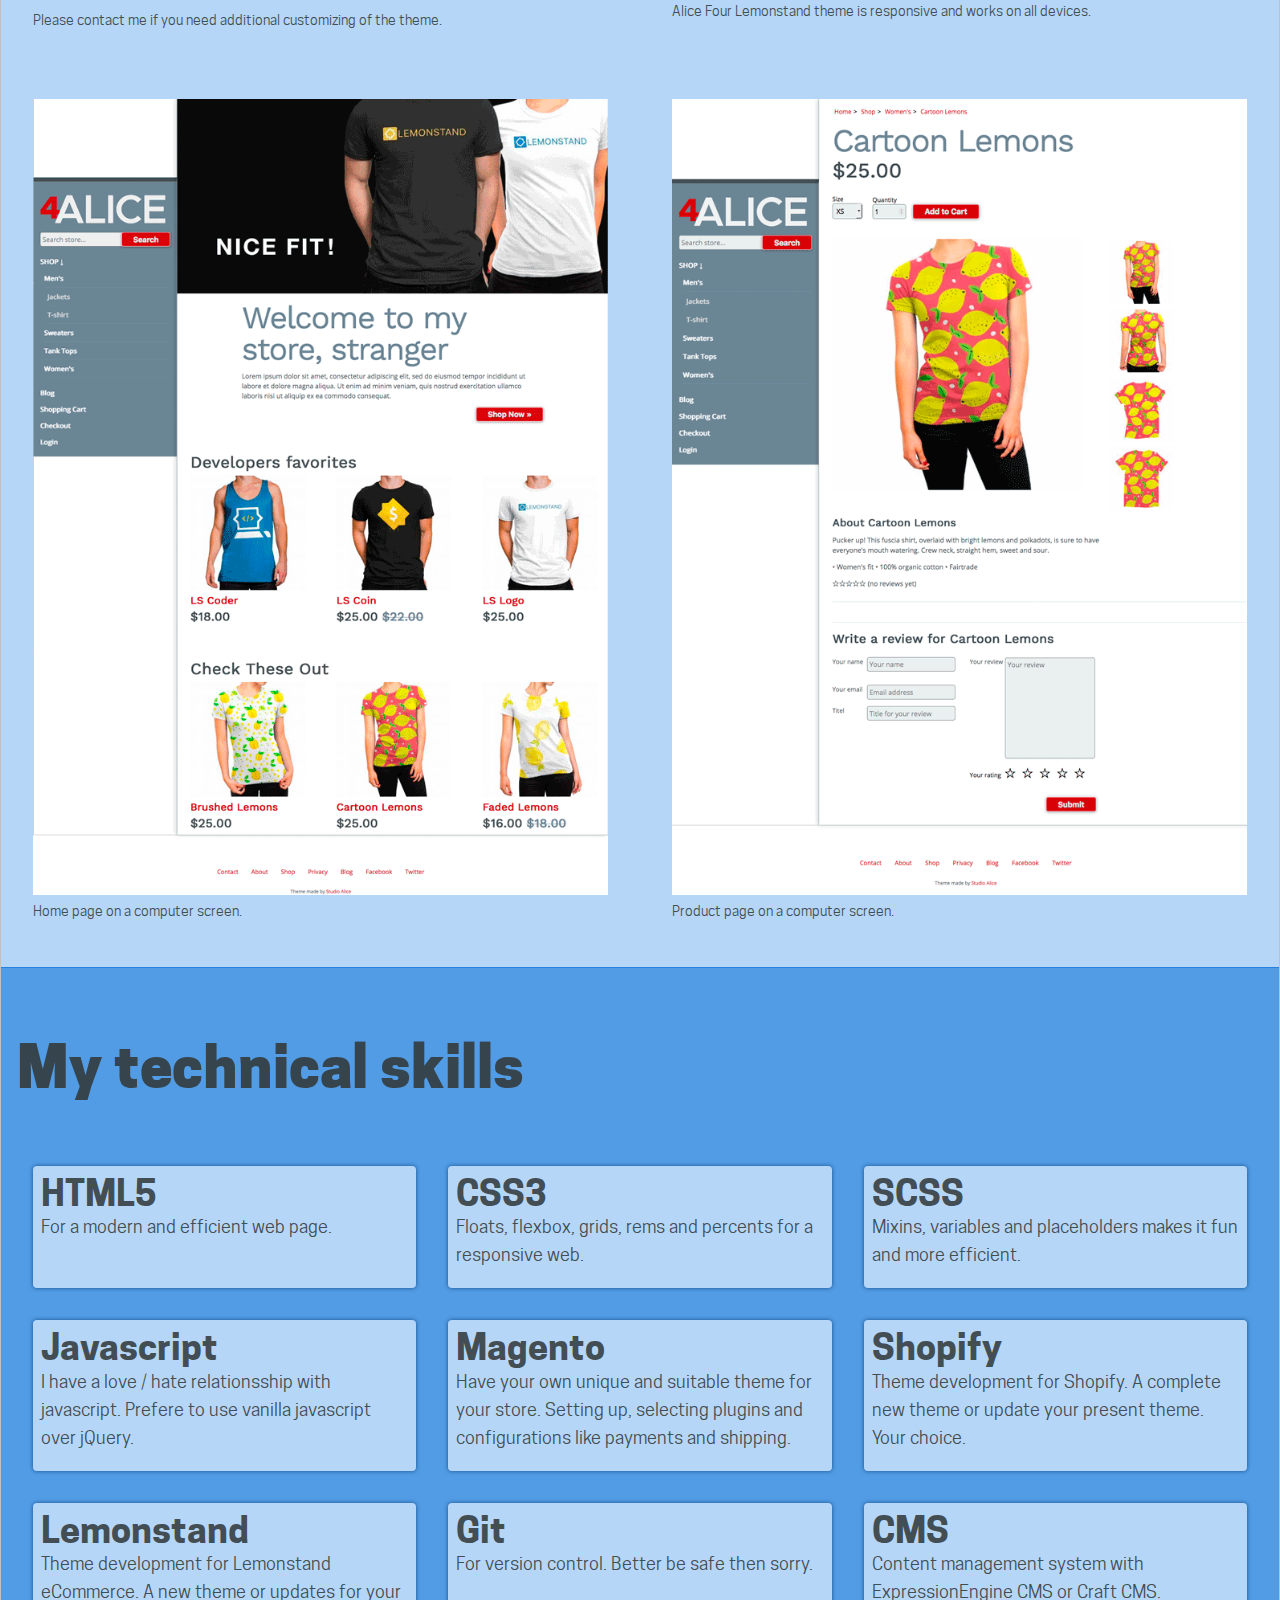
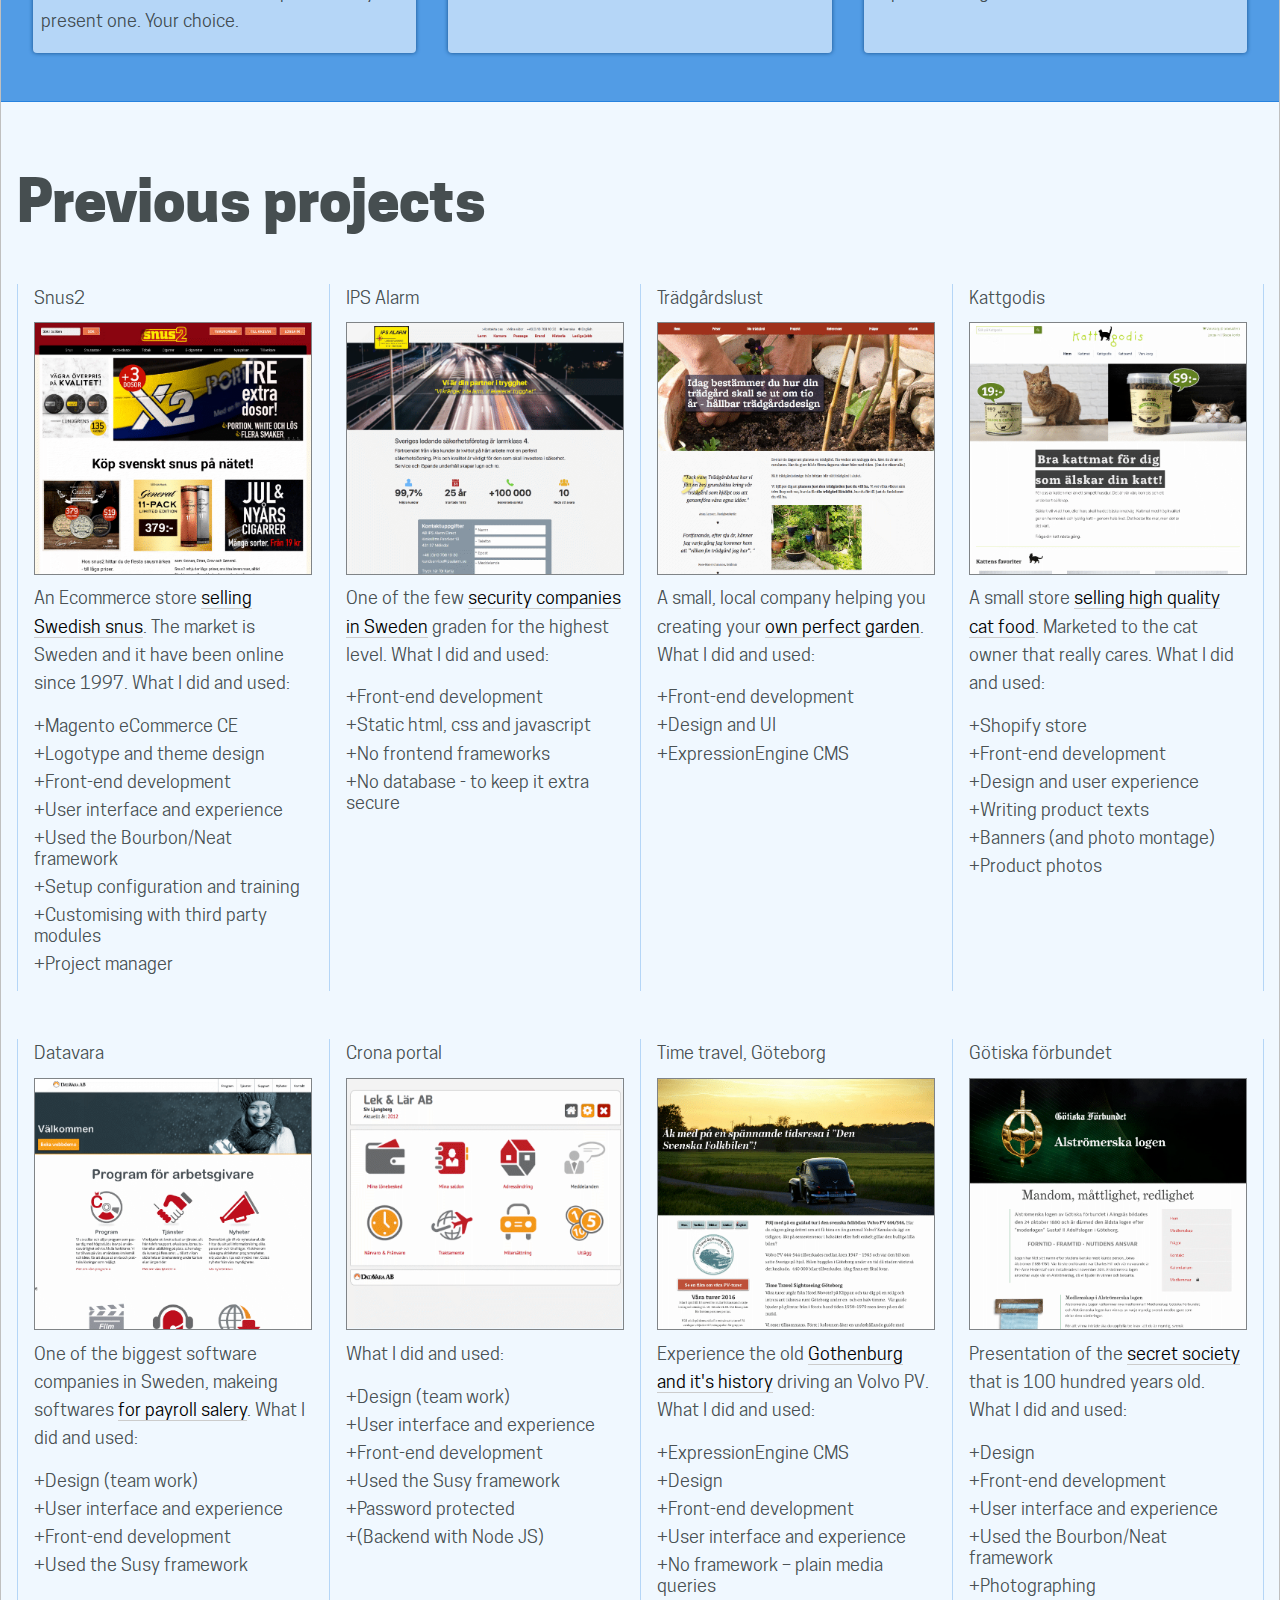
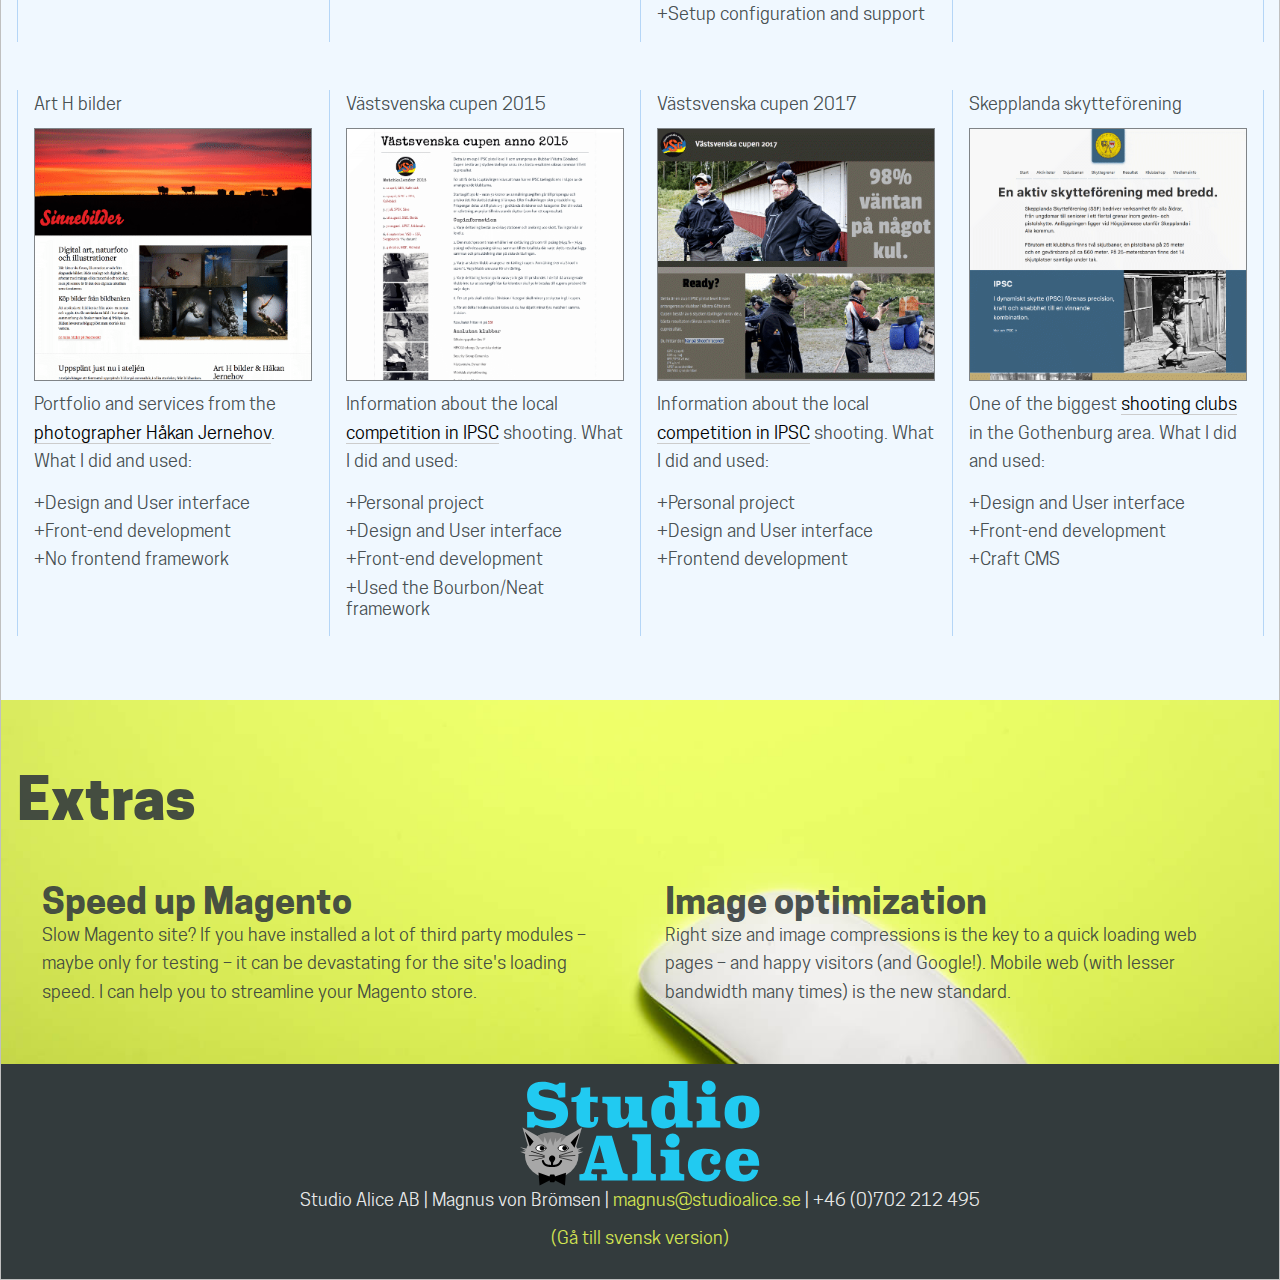
==== commit 7ae94ba0: "Change order on page" ====
--- a/index.html
+++ b/index.html
@@ -31,8 +31,8 @@
         <link rel="mask-icon" href="/safari-pinned-tab.svg" color="#5bbad5">
         <meta name="theme-color" content="#ffffff">
 
-        <link rel="stylesheet" href="../css/app-20180326.css">
-        <script src="../js/vendor/modernizr-2.8.3.min.js"></script>
+        <link rel="stylesheet" href="/css/app-180421.css">
+        <script src="/js/vendor/modernizr-2.8.3.min.js"></script>
     </head>
     <body>
         <!--[if lt IE 8]>
@@ -64,53 +64,67 @@
               </div>
           </header>
 
-          <article class="shopify-wrapper">
-            <section class="shopify">
-              <div class="shopify--item">
-              <h3>Free Shopify theme</h3>
-              <p>A lean, clean and timeless theme for your Shopify store - free to download. Colors are customisable. Works for most types of shops, and let your products take the front seat.</p>
-              <p>With two promotions banners on the front page, and of course, fully responsive (including tables). The banners can be uploaded (and changed) from within the admin - and linked to the right pages or collections. Works in all modern browsers.</p>
-              <p>Read more about <a href="https://shopify.com" target="_blank">Shopify eCommerce</a> here.</p>
-              <a href="/alice-two-theme-1-0-0.zip"><button class="download-btn">Download for free!</button></a>
-              <small>Do you want to have your personal touch on the theme or check it out in a demo store, please contact me.</small>
+          <article class="ecommerce-wrapper shopify">
+            <div class="ecommerce-info">
+              <div class="ecommerce-info--item">
+                <h3>Free Shopify theme</h3>
+                <p>A lean, clean and timeless theme for your Shopify store - free to download. Colors are customisable. Works for most types of shops, and let your products take the front seat.</p>
+                <p>With two promotions banners on the front page, and of course, fully responsive (including tables). The banners can be uploaded (and changed) from within the admin - and linked to the right pages or collections. Works in all modern browsers.</p>
+                <p>Read more about <a href="https://shopify.com" target="_blank">Shopify eCommerce</a> here.</p>
+                <a href="/alice-two-theme-1-0-0.zip">
+                    <button class="download-btn">Download for free!</button>
+                </a>
+                <small>Do you want to have your personal touch on the theme or check it out in a demo store, please contact me.</small>
               </div>
-              <div class="shopify--item">
+              <div class="ecommerce-info--item">
                 <figure>
-                  <img src="/img/alice-two-devices.jpg" alt="Shopify theme works on all devices">
-                  <figcaption>Alice Two Shopify theme is responsive and works on all devices.</figcaption>
-                </figure>
-                <figure>
-                  <img src="/img/alice-two-productpage-small.jpg" alt=" product page on a computer screen">
-                  <figcaption>Produkt page on desktop <span class="displayimage">[large version]</span>.</figcaption>
+                    <img src="/img/alice-two-devices.jpg" alt="Alice Two theme">
+                    <figcaption>Alice Two Shopify theme is responsive and works on all devices.</figcaption>
                 </figure>
               </div>
+            </div>
+
+            <section class="page">
+              <figure class="page-item">
+                <img src="/img/alice-2-index.png" alt="home page">
+                <figcaption>Home page on a computer screen.</figcaption>
+              </figure>
+              <figure class="page-item">
+                <img src="/img/alice-2-product.png" alt="product page">
+                <figcaption>Product page on a computer screen.</figcaption>
+              </figure>
             </section>
           </article>
-          <article class="shopify-wrapper">
-            <section class="shopify lemonstand">
-              <div class="shopify--item">
-              <h3>Free Lemonstand theme</h3>
-              <p>The desing is Back to Basic, with the menu on the left side. Upgraded with modern design touches as a lot of white space, large buttons and text. The colors are configurable from the admin. Suitable for stores with 4-6 categories, and put your products in the front.</p>
-              <p>Text and hero banner on the home page is handled from the admin. Fully responsive. Free for download! Works in all modern web browsers.</p>
-              <p>Read more about <a href="https://lemonstand.com" target="_blank">Lemonstand eCommerce</a> here.</p>
-              <a href="/alice-four-ls-theme-1-0-0.zip"><button class="download-btn">Download for free!</button></a>
-              <small>Please contact me if you need additional customizing of the theme.</small>
+
+          <article class="ecommerce-wrapper lemonstand">
+              <div class="ecommerce-info">
+                <div class="ecommerce-info--item">
+                  <h3>Free Lemonstand theme</h3>
+                  <p>The design is Back to Basic, with the menu on the left side. Upgraded with modern design touches as a lot of white space, large buttons and text. The colors are configurable from the admin. Suitable for stores with 4-6 categories, and put your products in the front.</p>
+                  <p>Text and hero banner on the home page is handled from the admin. Fully responsive. Free for download! Works in all modern web browsers.</p>
+                  <p>Read more about <a href="https://lemonstand.com" target="_blank">Lemonstand eCommerce</a> here.</p>
+                  <a href="/alice-four-ls-theme-1-0-0.zip"><button class="download-btn">Download for free!</button></a>
+                  <small>Please contact me if you need additional customizing of the theme.</small>
+                </div>
+                <div class="ecommerce-info--item">
+                  <figure>
+                    <img src="/img/mac-devices-four.jpg" alt="Alice Four theme">
+                    <figcaption>Alice Four Lemonstand theme is responsive and works on all devices.</figcaption>
+                  </figure>
+                </div>
               </div>
-              <div class="shopify--item">
-                <figure>
-                  <img src="/img/mac-four-devices.jpg" alt="Alice Four theme">
-                  <figcaption>Alice Four Lemonstand theme is responsive and works on all devices.</figcaption>
+
+              <section class="page">
+                <figure class="page-item">
+                  <img src="/img/alice-4-index.png" alt="home page">
+                  <figcaption>Home page on a computer screen.</figcaption>
                 </figure>
-                <figure>
-                  <img src="/img/alice-four-home.jpg" alt="home page">
-                  <figcaption>Home page on a computer.</figcaption>
+                <figure class="page-item">
+                  <img src="/img/alice-4-product.png" alt="product page">
+                  <figcaption>Product page on a computer screen.</figcaption>
                 </figure>
-                <figure>
-                  <img src="/img/alice-four-product.jpg" alt="product page">
-                  <figcaption>Product page on a computer.</figcaption>
-                </figure>
-              </div>
-            </section>
+              </section>
+
           </article>
 
           <section class="features">
@@ -376,6 +390,6 @@
           <img src="/img/alice-two-productpage.jpg" alt="">
         </section>
 
-        <script src="/js/main.js"></script>
+        <!--<script src="/js/main.js"></script>-->
     </body>
 </html>
--- a/css/app-180421.css
+++ b/css/app-180421.css
@@ -0,0 +1,2 @@
+/*! normalize.css v3.0.3 | MIT License | github.com/necolas/normalize.css */html{font-family:sans-serif;-ms-text-size-adjust:100%;-webkit-text-size-adjust:100%}body{margin:0}article,aside,details,figcaption,figure,footer,header,hgroup,main,menu,nav,section,summary{display:block}audio,canvas,progress,video{display:inline-block;vertical-align:baseline}audio:not([controls]){display:none;height:0}[hidden],template{display:none}a{background-color:transparent}a:active,a:hover{outline:0}abbr[title]{border-bottom:1px dotted}b,strong{font-weight:bold}dfn{font-style:italic}h1{font-size:2em;margin:0.67em 0}mark{background:#ff0;color:#000}small{font-size:80%}sub,sup{font-size:75%;line-height:0;position:relative;vertical-align:baseline}sup{top:-0.5em}sub{bottom:-0.25em}img{border:0}svg:not(:root){overflow:hidden}figure{margin:1em 40px}hr{-webkit-box-sizing:content-box;box-sizing:content-box;height:0}pre{overflow:auto}code,kbd,pre,samp{font-family:monospace, monospace;font-size:1em}button,input,optgroup,select,textarea{color:inherit;font:inherit;margin:0}button{overflow:visible}button,select{text-transform:none}button,html input[type="button"],input[type="reset"],input[type="submit"]{-webkit-appearance:button;cursor:pointer}button[disabled],html input[disabled]{cursor:default}button::-moz-focus-inner,input::-moz-focus-inner{border:0;padding:0}input{line-height:normal}input[type="checkbox"],input[type="radio"]{-webkit-box-sizing:border-box;box-sizing:border-box;padding:0}input[type="number"]::-webkit-inner-spin-button,input[type="number"]::-webkit-outer-spin-button{height:auto}input[type="search"]{-webkit-appearance:textfield;-webkit-box-sizing:content-box;box-sizing:content-box}input[type="search"]::-webkit-search-cancel-button,input[type="search"]::-webkit-search-decoration{-webkit-appearance:none}fieldset{border:1px solid #c0c0c0;margin:0 2px;padding:0.35em 0.625em 0.75em}legend{border:0;padding:0}textarea{overflow:auto}optgroup{font-weight:bold}table{border-collapse:collapse;border-spacing:0}td,th{padding:0}::-moz-selection{background:#b3d4fc;text-shadow:none}::selection{background:#b3d4fc;text-shadow:none}hr{display:block;height:1px;border:0;border-top:1px solid #ccc;margin:1em 0;padding:0}audio,canvas,iframe,img,svg,video{vertical-align:middle}fieldset{border:0;margin:0;padding:0}textarea{resize:vertical}.browserupgrade{margin:0.2em 0;background:#ccc;color:#000;padding:0.2em 0}html{-webkit-box-sizing:border-box;box-sizing:border-box;color:rgba(51,59,61,0.9);font-size:16px;height:100%;padding:0;margin:0;position:relative}body{background-color:aliceblue;height:100%}*,*:before,*:after{-webkit-box-sizing:inherit;box-sizing:inherit}p{font-family:'cooper_hewittbook';font-size:1.1em;line-height:1.6;margin:0 0 0.6em 0}h1{font-family:'cooper_hewittheavy';font-size:2.2rem;margin:0}@media (min-width: 24em){h1{font-size:2.7rem}}@media (min-width: 45em){h1{font-size:3rem}}@media (min-width: 75em){h1{font-size:4rem}}h2{font-family:'cooper_hewittheavy';font-size:2rem}@media (min-width: 45em){h2{font-size:2.4rem}}@media (min-width: 75em){h2{font-size:3.6rem}}h3{font-size:2.25rem}h3,h4,h5,h6{font-family:'cooper_hewittbold';font-weight:normal;line-height:1.1;margin:0}ul{font-family:'cooper_hewittbook';font-size:1.1em;padding-left:0}li{margin-bottom:.4em;padding-left:0;list-style-position:inside;list-style-type:'+'}img{max-width:100%;height:auto}a{text-decoration:none;color:#d4e552}.description a{color:#000;border-bottom:1px solid #ccc}small{font-family:'cooper_hewittbook';font-size:0.85em}figure{margin:0 0 1rem 0}figcaption{font-family:'cooper_hewittbook';font-size:0.85em;margin-top:0.6em}main{border:1px solid silver;margin:0 auto}@font-face{font-family:'cooper';src:url("/fonts/roboto-bold-webfont.eot");src:url("/fonts/roboto-bold-webfont.eot?#iefix") format("embedded-opentype"),url("/fonts/roboto-bold-webfont.woff2") format("woff2"),url("/fonts/roboto-bold-webfont.woff") format("woff"),url("/fonts/roboto-bold-webfont.ttf") format("truetype"),url("/fonts/roboto-bold-webfont.svg#robotobold") format("svg");font-weight:normal;font-style:normal}@font-face{font-family:'robotoitalic';src:url("/fonts/roboto-italic-webfont.eot");src:url("/fonts/roboto-italic-webfont.eot?#iefix") format("embedded-opentype"),url("/fonts/roboto-italic-webfont.woff2") format("woff2"),url("/fonts/roboto-italic-webfont.woff") format("woff"),url("/fonts/roboto-italic-webfont.ttf") format("truetype"),url("/fonts/roboto-italic-webfont.svg#robotoitalic") format("svg");font-weight:normal;font-style:normal}@font-face{font-family:'robotoregular';src:url("/fonts/roboto-regular-webfont.eot");src:url("/fonts/roboto-regular-webfont.eot?#iefix") format("embedded-opentype"),url("/fonts/roboto-regular-webfont.woff2") format("woff2"),url("/fonts/roboto-regular-webfont.woff") format("woff"),url("/fonts/roboto-regular-webfont.ttf") format("truetype"),url("/fonts/roboto-regular-webfont.svg#robotoregular") format("svg");font-weight:normal;font-style:normal}@font-face{font-family:'roboto_condensedregular';src:url("/fonts/robotocondensed-regular-webfont.eot");src:url("/fonts/robotocondensed-regular-webfont.eot?#iefix") format("embedded-opentype"),url("/fonts/robotocondensed-regular-webfont.woff2") format("woff2"),url("/fonts/robotocondensed-regular-webfont.woff") format("woff"),url("/fonts/robotocondensed-regular-webfont.ttf") format("truetype"),url("/fonts/robotocondensed-regular-webfont.svg#roboto_condensedregular") format("svg");font-weight:normal;font-style:normal}@font-face{font-family:'cooper_hewittbold';src:url("/fonts/cooperhewitt-bold-webfont.woff2") format("woff2"),url("/fonts/cooperhewitt-bold-webfont.woff") format("woff");font-weight:normal;font-style:normal}@font-face{font-family:'cooper_hewittbook';src:url("/fonts/cooperhewitt-book-webfont.woff2") format("woff2"),url("/fonts/cooperhewitt-book-webfont.woff") format("woff");font-weight:normal;font-style:normal}@font-face{font-family:'cooper_hewittheavy';src:url("/fonts/cooperhewitt-heavy-webfont.woff2") format("woff2"),url("/fonts/cooperhewitt-heavy-webfont.woff") format("woff");font-weight:normal;font-style:normal}@font-face{font-family:'cooper_hewittlight';src:url("/fonts/cooperhewitt-light-webfont.woff2") format("woff2"),url("/fonts/cooperhewitt-light-webfont.woff") format("woff");font-weight:normal;font-style:normal}header{background-color:#fff;background-image:url(../../img/hero-magnus-mobil.jpg);background-size:content;background-repeat:no-repeat;background-position:top 0 left 25%;height:55vh}@media (min-width: 35em){header{background-position:top left}}@media (min-width: 45em){header{background-image:url(/img/hero-magnus-white.jpg);background-size:cover;background-position:top left 5rem;height:60vh}}@media (min-width: 75em){header{background-position:top left}}@media (min-width: 120em){header{background-image:url(/img/hero-magnus-white-ultra.jpg);height:55vh}}.header--headline{color:rgba(255,255,255,0.9);text-align:left;margin-left:1rem;padding-top:5rem;width:85%}.header--headline h1{font-size:4vh;line-height:1.1;text-shadow:2px 0 1px rgba(51,59,61,0.9)}.header--headline .headline-tag{font-family:'cooper_hewittbook';font-size:2rem}@media (min-width: 35em){.header--headline{padding-top:.1rem;width:45%}.header--headline h1{font-size:6vh;line-height:1.1;padding-top:5%}}@media (min-width: 45em){.header--headline{color:rgba(51,59,61,0.9);padding-top:10%;margin-left:5%}}@media (min-width: 75em){.header--headline{margin-left:5%;padding-top:5%}}@media (min-width: 120em){.header--headline{margin-left:5%;padding-top:5%;width:30%}}.gray{font-size:70%;color:#529ce5}.about{padding:1em;margin:0 auto;width:90%}@media (min-width: 35em){.about{width:70%}}@media (min-width: 75em){.about{width:60%}}.techs{display:-webkit-box;display:-ms-flexbox;display:flex;-ms-flex-wrap:wrap;flex-wrap:wrap;-webkit-box-orient:vertical;-webkit-box-direction:normal;-ms-flex-direction:column;flex-direction:column}@media (min-width: 35em){.techs{-webkit-box-orient:horizontal;-webkit-box-direction:normal;-ms-flex-direction:row;flex-direction:row;-webkit-box-pack:start;-ms-flex-pack:start;justify-content:flex-start}}.techs--item{background-color:#b5d6f7;-webkit-box-shadow:0 0 4px #154f8a;box-shadow:0 0 4px #154f8a;border-radius:4px;-ms-flex-preferred-size:100%;flex-basis:100%;margin:1em;padding:.5em}@media (min-width: 35em){.techs--item{width:45%;-webkit-box-flex:1;-ms-flex:1 1 45%;flex:1 1 45%}}@media (min-width: 45em){.techs--item{width:30%;-webkit-box-flex:1;-ms-flex:1 1 30%;flex:1 1 30%}}.skills{border-top:1px solid #2682df;border-bottom:1px solid #2682df;background:#529ce5;padding:1em 1em 2em 1em}@media (min-width: 120em){.skills{float:left;width:50%}}.skills--list{display:-webkit-box;display:-ms-flexbox;display:flex}.works{background-color:aliceblue;padding:1em}@media (min-width: 120em){.works{border-top:1px solid #529ce5;float:right;width:50%}}.examples{display:-webkit-box;display:-ms-flexbox;display:flex;-ms-flex-wrap:wrap;flex-wrap:wrap;-webkit-box-orient:vertical;-webkit-box-direction:normal;-ms-flex-direction:column;flex-direction:column}@media (min-width: 24em){.examples{-webkit-box-orient:horizontal;-webkit-box-direction:normal;-ms-flex-direction:row;flex-direction:row;-webkit-box-pack:start;-ms-flex-pack:start;justify-content:flex-start}}.example{-webkit-box-flex:0;-ms-flex:0 1 100%;flex:0 1 100%;margin-bottom:3em;margin-right:-1px;padding-right:1em;padding-left:1em;border-right:1px solid #b5d6f7;border-left:1px solid #b5d6f7}.example img{border:1px solid rgba(33,33,33,0.54);margin-bottom:0.6rem}@media (min-width: 35em){.example{-webkit-box-flex:0;-ms-flex:0 1 50%;flex:0 1 50%}}@media (min-width: 52em){.example{-webkit-box-flex:1;-ms-flex:1 1 33%;flex:1 1 33%}}@media (min-width: 75em){.example{-ms-flex-preferred-size:25%;flex-basis:25%;-webkit-box-flex:1;-ms-flex:1 1 25%;flex:1 1 25%}}@media (min-width: 120em){.example{-webkit-box-flex:0;-ms-flex:0 1 33%;flex:0 1 33%}}.screenshot p{font-weight:bold}.extras{background-image:url(/img/mus-small.jpg);background-size:cover;background-repeat:no-repeat;background-position:center;padding:1em 1em 3em 1em}@media (min-width: 35em){.extras{background-image:url(/img/mus.jpg)}}@media (min-width: 120em){.extras{float:left;width:50%}}.ecommerce-wrapper{display:-webkit-box;display:-ms-flexbox;display:flex;-webkit-box-orient:vertical;-webkit-box-direction:normal;-ms-flex-direction:column;flex-direction:column}@media (min-width: 98em){.ecommerce-wrapper{-webkit-box-orient:horizontal;-webkit-box-direction:normal;-ms-flex-direction:row;flex-direction:row;-webkit-box-pack:justify;-ms-flex-pack:justify;justify-content:space-between}}.lemonstand{background-color:#b5d6f7}.lemonstand a{color:rgba(33,33,33,0.54);border-bottom:1px dotted #d4e552}.shopify{background-color:#529ce5;color:rgba(255,255,255,0.9)}.shopify a{border-bottom:1px dotted #d4e552}.ecommerce-item{border:1px solid limegreen;display:-webkit-box;display:-ms-flexbox;display:flex;-webkit-box-orient:vertical;-webkit-box-direction:normal;-ms-flex-direction:column;flex-direction:column}.ecommerce-item>*{border:2px solid pink;-webkit-box-flex:1;-ms-flex:1;flex:1}.ecommerce-info{width:100%}@media (min-width: 35em){.ecommerce-info{display:-webkit-box;display:-ms-flexbox;display:flex}}.ecommerce-info--item{-webkit-box-flex:1;-ms-flex:1 1 50%;flex:1 1 50%;padding:2rem}.page{display:-webkit-box;display:-ms-flexbox;display:flex;-webkit-box-orient:vertical;-webkit-box-direction:normal;-ms-flex-direction:column;flex-direction:column}@media (min-width: 35em){.page{-webkit-box-orient:horizontal;-webkit-box-direction:normal;-ms-flex-direction:row;flex-direction:row}}.page-item{padding:2rem;-webkit-box-flex:1;-ms-flex:1 1 50%;flex:1 1 50%}.upsell{display:-webkit-box;display:-ms-flexbox;display:flex;-webkit-box-orient:vertical;-webkit-box-direction:normal;-ms-flex-direction:column;flex-direction:column}@media (min-width: 35em){.upsell{-webkit-box-orient:horizontal;-webkit-box-direction:normal;-ms-flex-direction:row;flex-direction:row}}@media (min-width: 35em){.upsell--item{-webkit-box-flex:1;-ms-flex:1 1 46%;flex:1 1 46%;padding:0 2%}}.download-btn{-webkit-appearance:none;background-color:#d4e552;border:1px solid rgba(33,33,33,0.54);border-radius:8px;display:block;margin-bottom:1rem;font-size:1.6rem;color:rgba(51,59,61,0.9);padding:0.6rem 1rem}.download-btn:hover{background-color:#90a018}.contact{background-color:#333b3d;color:rgba(255,255,255,0.9);text-align:center;padding:1em}.contact .logotyp{width:15rem}@media (min-width: 120em){.contact{float:left;width:50%}}.screenshot-full{background-color:#f8f8f8;-webkit-box-shadow:0 10px 10px 5px rgba(33,33,33,0.54);box-shadow:0 10px 10px 5px rgba(33,33,33,0.54);position:fixed;top:3vh;height:90vh;left:10vw;padding:0 1em;text-align:center;z-index:10;-webkit-transition:-webkit-transform 0.3s ease-out;transition:-webkit-transform 0.3s ease-out;transition:transform 0.3s ease-out;transition:transform 0.3s ease-out, -webkit-transform 0.3s ease-out}.screenshot-full img{border:1px solid rgba(33,33,33,0.54);height:80%;margin:0 5%}.hidden{-webkit-transform:translateY(-120vh);transform:translateY(-120vh)}.closebtn,.displayimage{cursor:pointer;border-bottom:1px solid rgba(51,59,61,0.9)}.closebtn{display:inline-block;border:1px solid rgba(51,59,61,0.9);padding:0.2rem 0.4rem;margin:1rem 0}.phone{white-space:nowrap}.clearfix:after{content:".";display:block;height:0;clear:both;visibility:hidden}.clearfix{zoom:1}
+/*# sourceMappingURL=app-180421.css.map */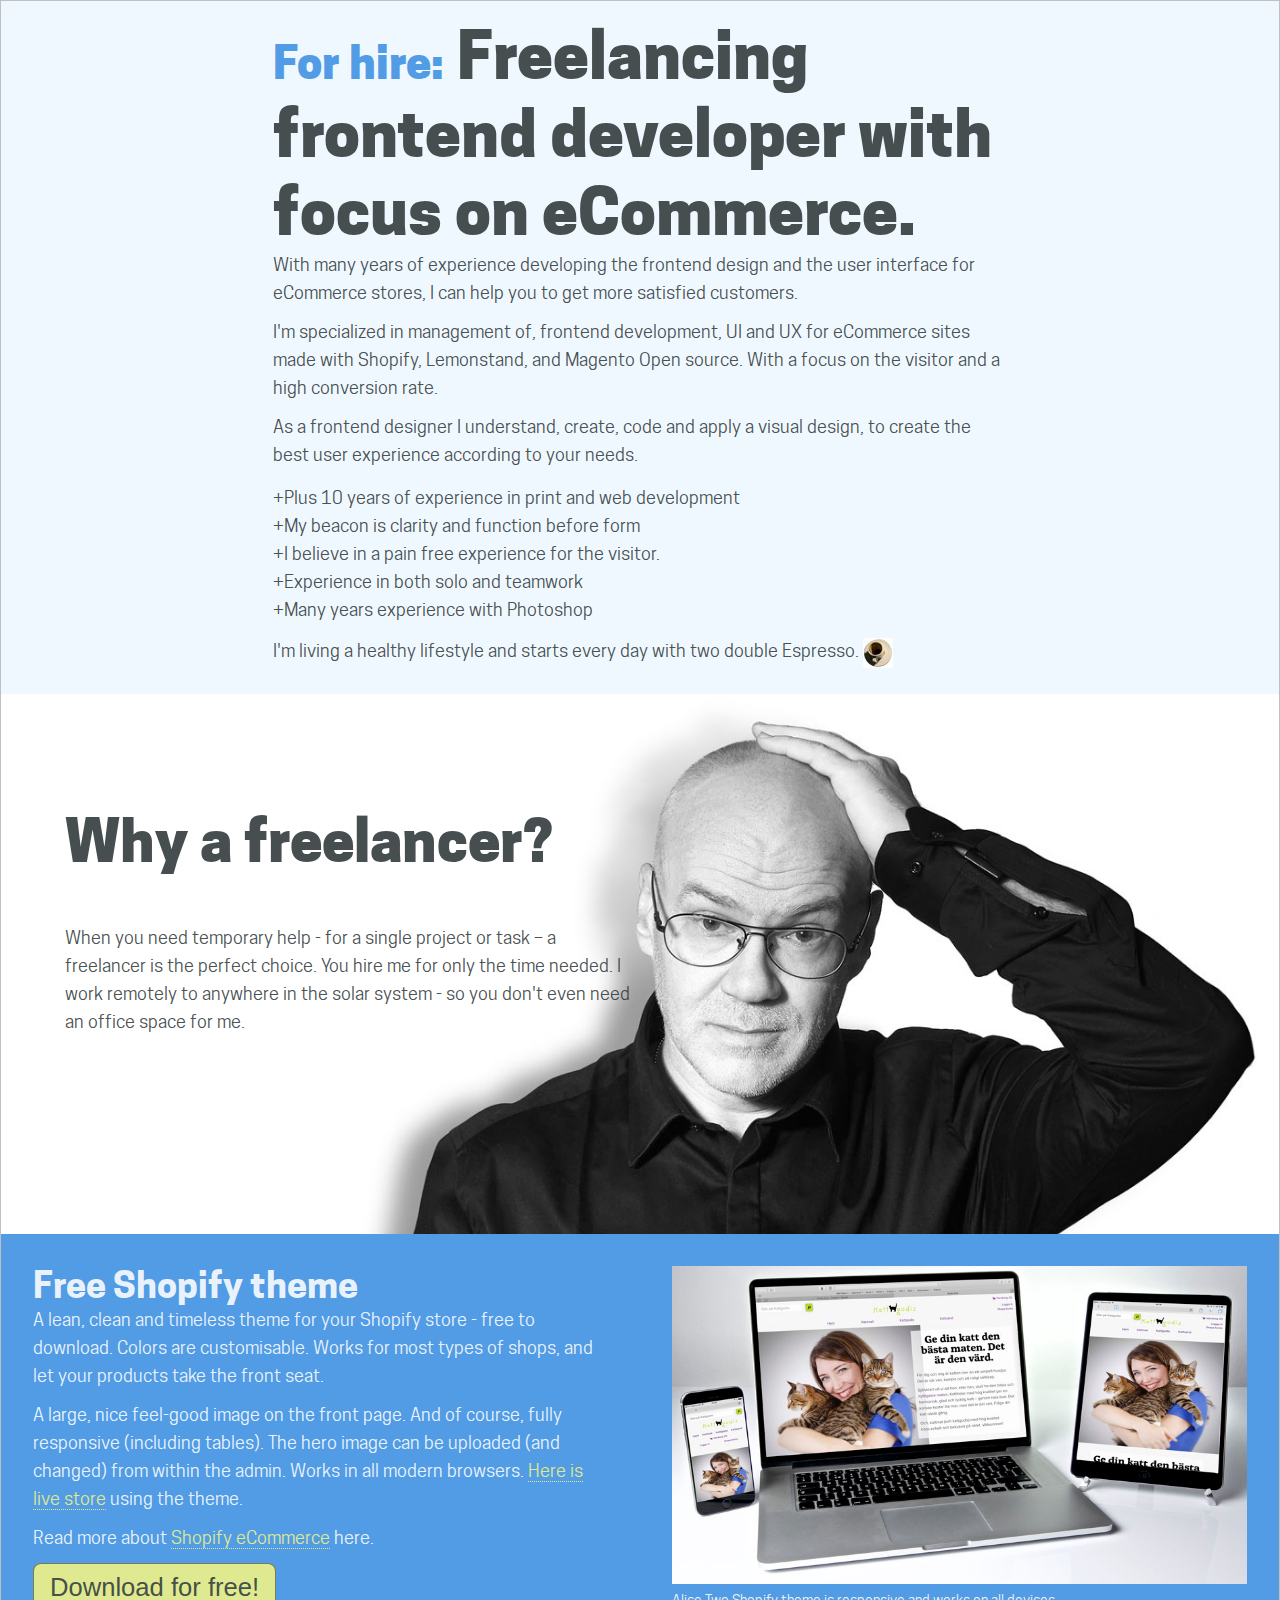
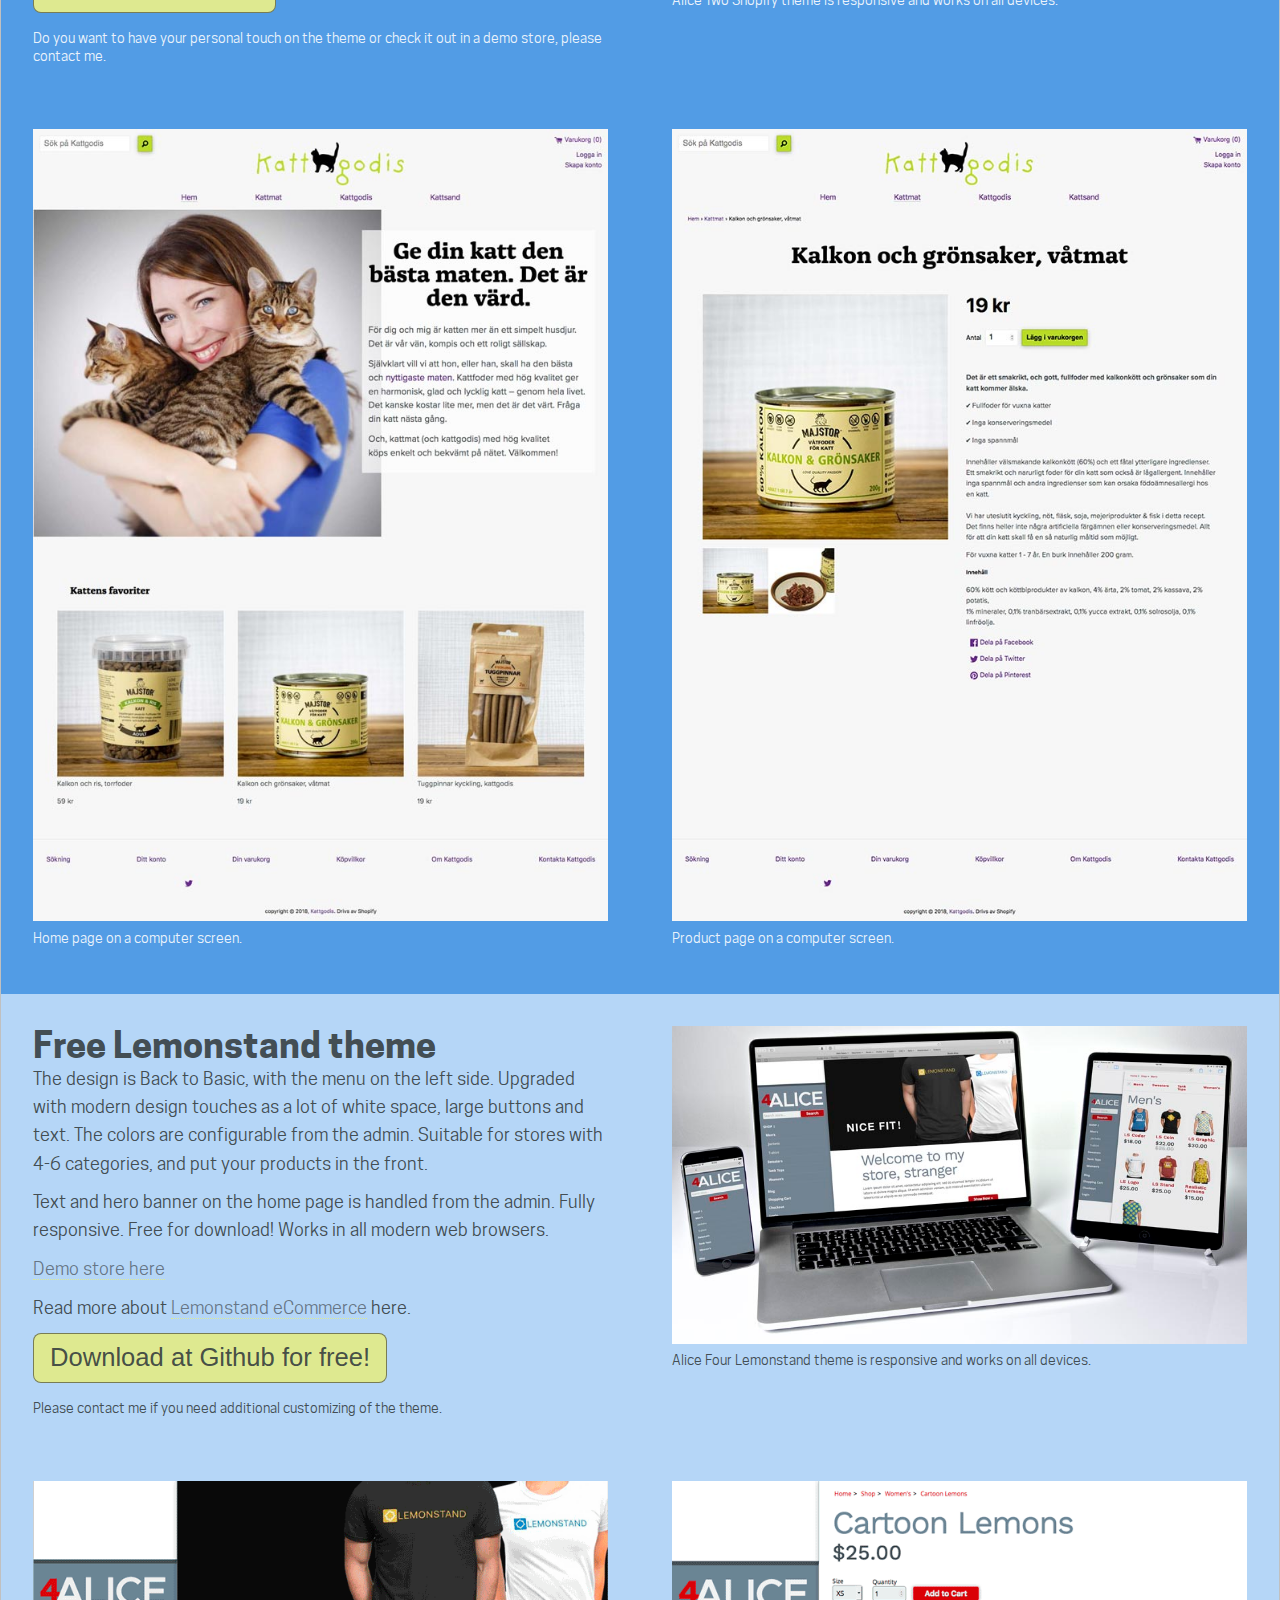
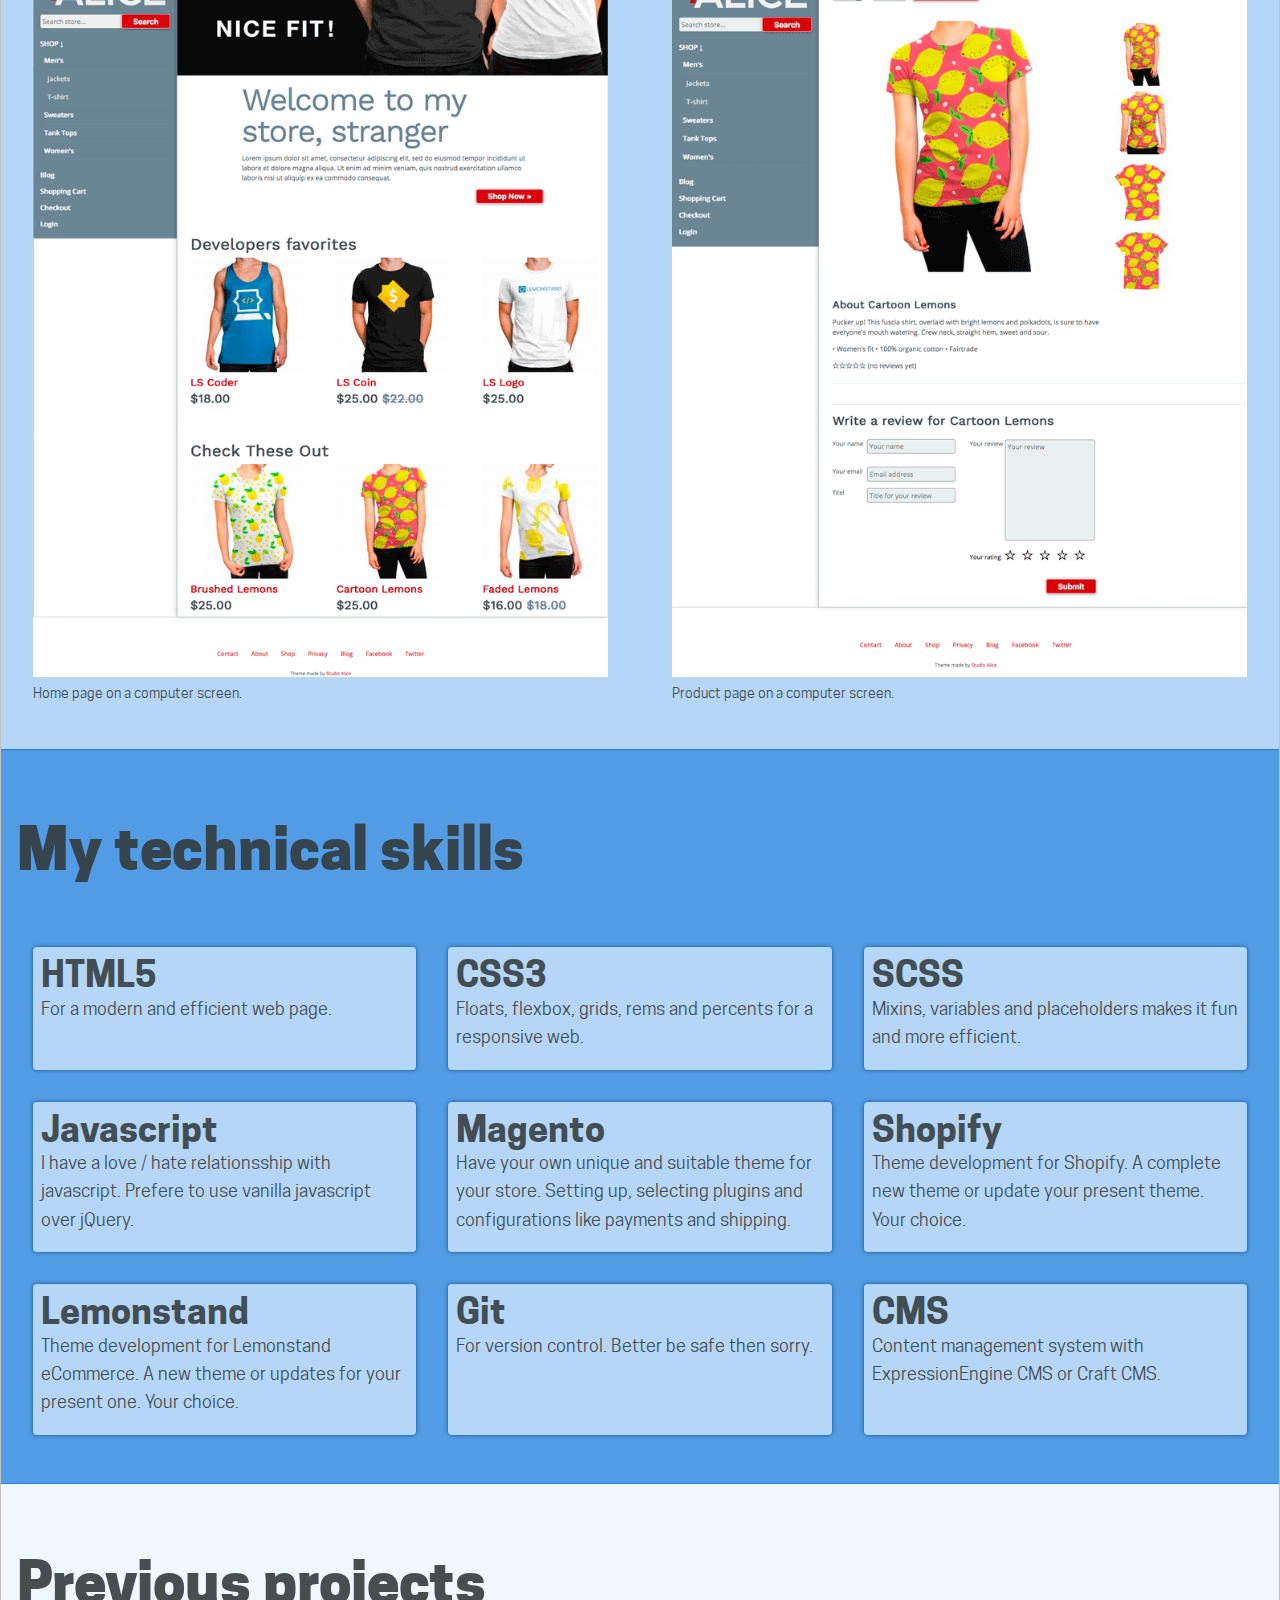
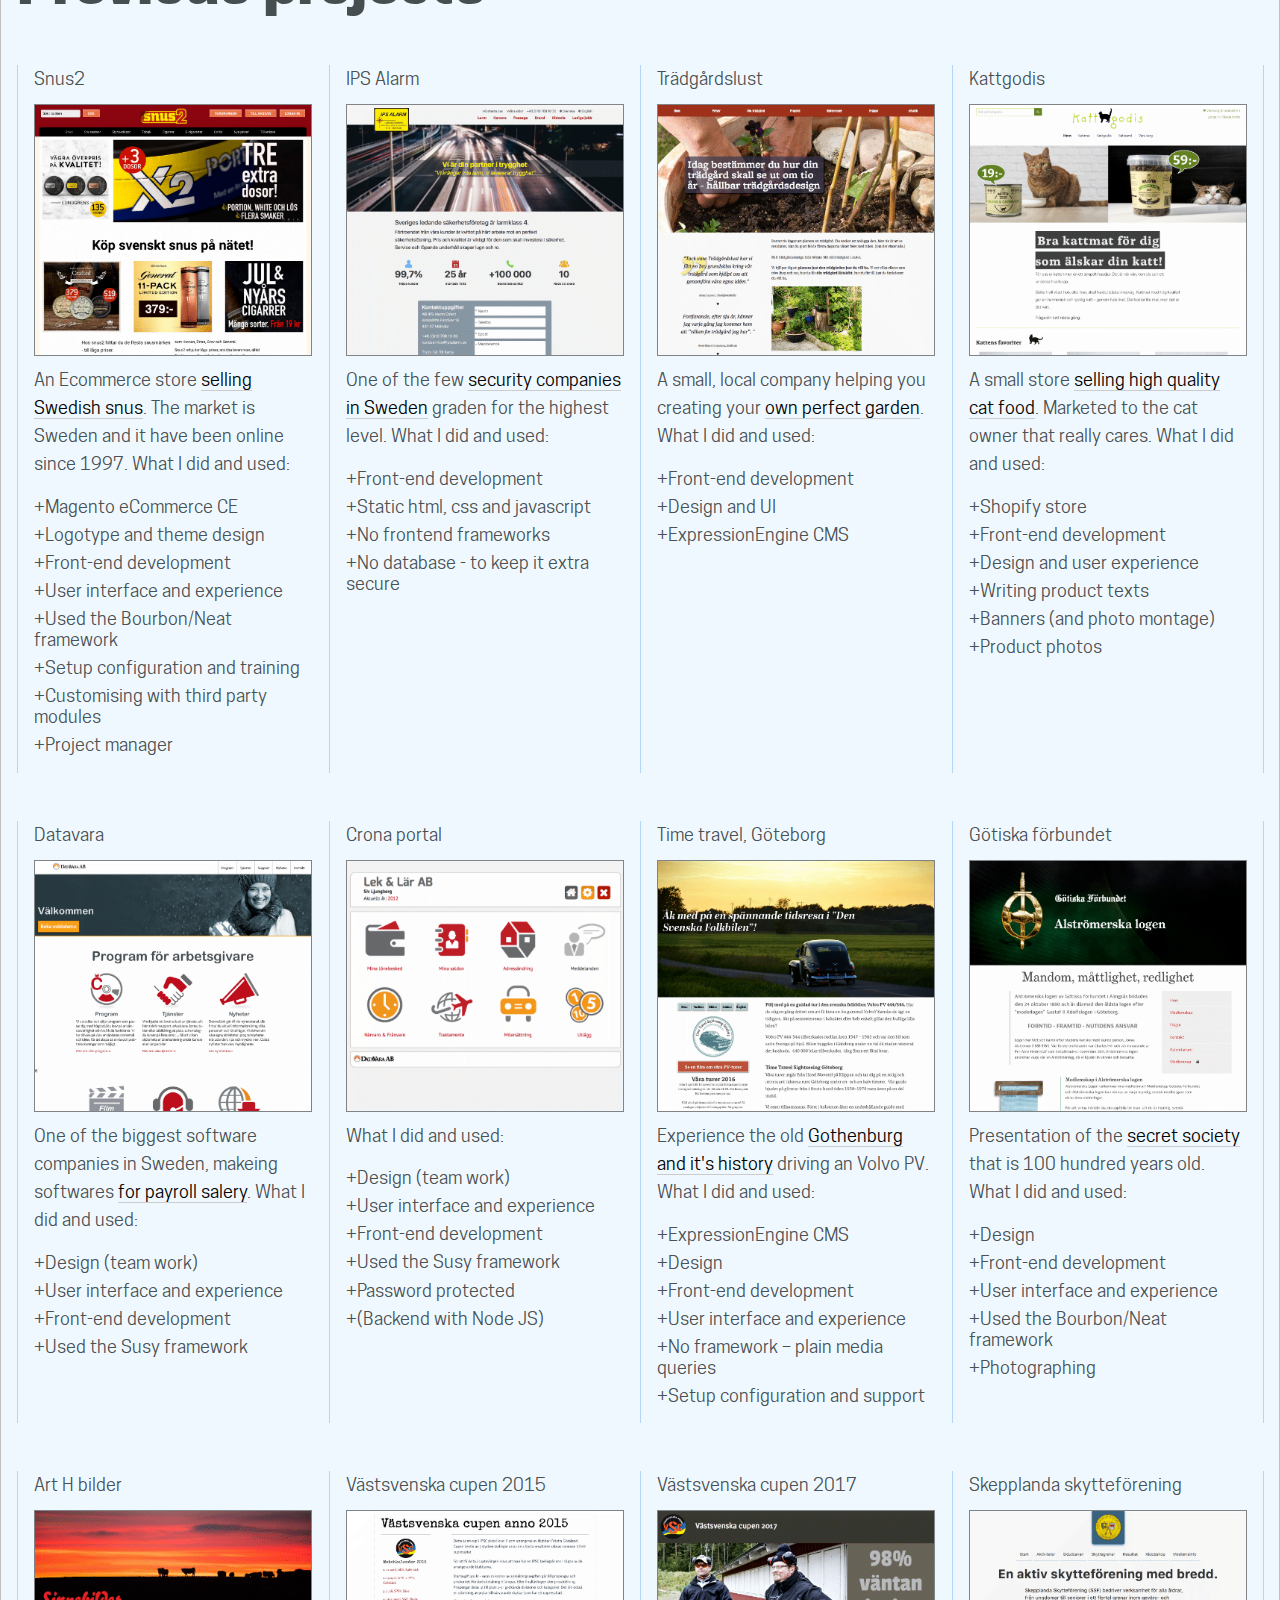
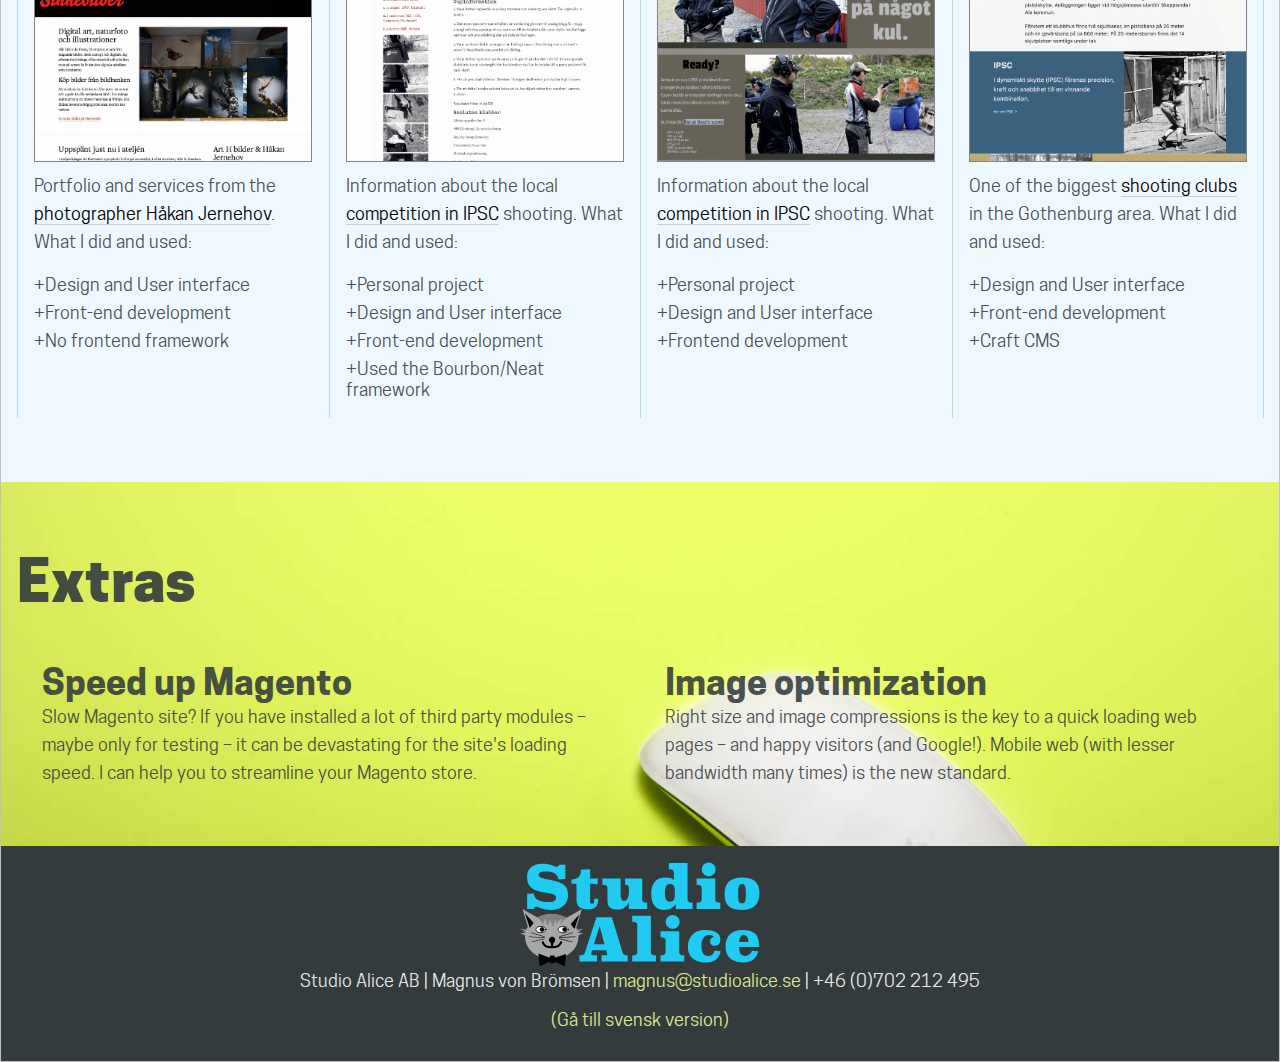
==== commit 73bc2b0e: "New css and Shopify theme" ====
--- a/index.html
+++ b/index.html
@@ -31,8 +31,8 @@
         <link rel="mask-icon" href="/safari-pinned-tab.svg" color="#5bbad5">
         <meta name="theme-color" content="#ffffff">
 
-        <link rel="stylesheet" href="/css/app-180421.css">
-        <script src="/js/vendor/modernizr-2.8.3.min.js"></script>
+        <link rel="stylesheet" href="/css/app-180724.css">
+        <!--<script src="/js/vendor/modernizr-2.8.3.min.js"></script>-->
     </head>
     <body>
         <!--[if lt IE 8]>
@@ -69,16 +69,16 @@
               <div class="ecommerce-info--item">
                 <h3>Free Shopify theme</h3>
                 <p>A lean, clean and timeless theme for your Shopify store - free to download. Colors are customisable. Works for most types of shops, and let your products take the front seat.</p>
-                <p>With two promotions banners on the front page, and of course, fully responsive (including tables). The banners can be uploaded (and changed) from within the admin - and linked to the right pages or collections. Works in all modern browsers.</p>
+                <p>A large, nice feel-good image on the front page. And of course, fully responsive (including tables). The hero image can be uploaded (and changed) from within the admin. Works in all modern browsers. <a href="https://kattgodis.nu">Here is live store</a> using the theme.</p>
                 <p>Read more about <a href="https://shopify.com" target="_blank">Shopify eCommerce</a> here.</p>
-                <a href="/alice-two-theme-1-0-0.zip">
+                <a href="/alice-one-theme.zip">
                     <button class="download-btn">Download for free!</button>
                 </a>
                 <small>Do you want to have your personal touch on the theme or check it out in a demo store, please contact me.</small>
               </div>
               <div class="ecommerce-info--item">
                 <figure>
-                    <img src="/img/alice-two-devices.jpg" alt="Alice Two theme">
+                    <img src="/img/mac-devices-kg-theme.jpg" alt="Theme on devices">
                     <figcaption>Alice Two Shopify theme is responsive and works on all devices.</figcaption>
                 </figure>
               </div>
@@ -86,11 +86,11 @@
 
             <section class="page">
               <figure class="page-item">
-                <img src="/img/alice-2-index.png" alt="home page">
+                <img src="/img/kg-theme-index.jpg" alt="home page">
                 <figcaption>Home page on a computer screen.</figcaption>
               </figure>
               <figure class="page-item">
-                <img src="/img/alice-2-product.png" alt="product page">
+                <img src="/img/kg-theme-product.jpg" alt="product page">
                 <figcaption>Product page on a computer screen.</figcaption>
               </figure>
             </section>
@@ -102,8 +102,9 @@
                   <h3>Free Lemonstand theme</h3>
                   <p>The design is Back to Basic, with the menu on the left side. Upgraded with modern design touches as a lot of white space, large buttons and text. The colors are configurable from the admin. Suitable for stores with 4-6 categories, and put your products in the front.</p>
                   <p>Text and hero banner on the home page is handled from the admin. Fully responsive. Free for download! Works in all modern web browsers.</p>
+                  <p><a href="https://kattgodis.lemonstand.com">Demo store here</a></p>
                   <p>Read more about <a href="https://lemonstand.com" target="_blank">Lemonstand eCommerce</a> here.</p>
-                  <a href="/alice-four-ls-theme-1-0-0.zip"><button class="download-btn">Download for free!</button></a>
+                  <a href="https://github.com/Magnusvb/alice-four"><button class="download-btn">Download at Github for free!</button></a>
                   <small>Please contact me if you need additional customizing of the theme.</small>
                 </div>
                 <div class="ecommerce-info--item">
@@ -385,10 +386,10 @@
           </section>
         </main>
 
-        <section class="screenshot-full hidden">
+        <!-- <section class="screenshot-full hidden">
           <p class="closebtn">CLOSE</p>
           <img src="/img/alice-two-productpage.jpg" alt="">
-        </section>
+        </section> -->
 
         <!--<script src="/js/main.js"></script>-->
     </body>
--- a/css/app-180724.css
+++ b/css/app-180724.css
@@ -0,0 +1,2 @@
+/*! normalize.css v3.0.3 | MIT License | github.com/necolas/normalize.css */html{font-family:sans-serif;-ms-text-size-adjust:100%;-webkit-text-size-adjust:100%}body{margin:0}article,aside,details,figcaption,figure,footer,header,hgroup,main,menu,nav,section,summary{display:block}audio,canvas,progress,video{display:inline-block;vertical-align:baseline}audio:not([controls]){display:none;height:0}[hidden],template{display:none}a{background-color:transparent}a:active,a:hover{outline:0}abbr[title]{border-bottom:1px dotted}b,strong{font-weight:bold}dfn{font-style:italic}h1{font-size:2em;margin:0.67em 0}mark{background:#ff0;color:#000}small{font-size:80%}sub,sup{font-size:75%;line-height:0;position:relative;vertical-align:baseline}sup{top:-0.5em}sub{bottom:-0.25em}img{border:0}svg:not(:root){overflow:hidden}figure{margin:1em 40px}hr{-webkit-box-sizing:content-box;box-sizing:content-box;height:0}pre{overflow:auto}code,kbd,pre,samp{font-family:monospace, monospace;font-size:1em}button,input,optgroup,select,textarea{color:inherit;font:inherit;margin:0}button{overflow:visible}button,select{text-transform:none}button,html input[type="button"],input[type="reset"],input[type="submit"]{-webkit-appearance:button;cursor:pointer}button[disabled],html input[disabled]{cursor:default}button::-moz-focus-inner,input::-moz-focus-inner{border:0;padding:0}input{line-height:normal}input[type="checkbox"],input[type="radio"]{-webkit-box-sizing:border-box;box-sizing:border-box;padding:0}input[type="number"]::-webkit-inner-spin-button,input[type="number"]::-webkit-outer-spin-button{height:auto}input[type="search"]{-webkit-appearance:textfield;-webkit-box-sizing:content-box;box-sizing:content-box}input[type="search"]::-webkit-search-cancel-button,input[type="search"]::-webkit-search-decoration{-webkit-appearance:none}fieldset{border:1px solid #c0c0c0;margin:0 2px;padding:0.35em 0.625em 0.75em}legend{border:0;padding:0}textarea{overflow:auto}optgroup{font-weight:bold}table{border-collapse:collapse;border-spacing:0}td,th{padding:0}::-moz-selection{background:#b3d4fc;text-shadow:none}::selection{background:#b3d4fc;text-shadow:none}hr{display:block;height:1px;border:0;border-top:1px solid #ccc;margin:1em 0;padding:0}audio,canvas,iframe,img,svg,video{vertical-align:middle}fieldset{border:0;margin:0;padding:0}textarea{resize:vertical}.browserupgrade{margin:0.2em 0;background:#ccc;color:#000;padding:0.2em 0}html{-webkit-box-sizing:border-box;box-sizing:border-box;color:rgba(51,59,61,0.9);font-size:16px;height:100%;padding:0;margin:0;position:relative}body{background-color:aliceblue;height:100%}*,*:before,*:after{-webkit-box-sizing:inherit;box-sizing:inherit}p{font-family:'cooper_hewittbook';font-size:1.1em;line-height:1.6;margin:0 0 0.6em 0}h1{font-family:'cooper_hewittheavy';font-size:2.2rem;margin:0}@media (min-width: 24em){h1{font-size:2.7rem}}@media (min-width: 45em){h1{font-size:3rem}}@media (min-width: 75em){h1{font-size:4rem}}h2{font-family:'cooper_hewittheavy';font-size:2rem}@media (min-width: 45em){h2{font-size:2.4rem}}@media (min-width: 75em){h2{font-size:3.6rem}}h3{font-size:2.25rem}h3,h4,h5,h6{font-family:'cooper_hewittbold';font-weight:normal;line-height:1.1;margin:0}ul{font-family:'cooper_hewittbook';font-size:1.1em;padding-left:0}li{margin-bottom:.4em;padding-left:0;list-style-position:inside;list-style-type:'+'}img{max-width:100%;height:auto}a{text-decoration:none;color:#dee990}.description a{color:#000;border-bottom:1px solid #ccc}small{font-family:'cooper_hewittbook';font-size:0.85em}figure{margin:0 0 1rem 0}figcaption{font-family:'cooper_hewittbook';font-size:0.85em;margin-top:0.6em}main{border:1px solid silver;margin:0 auto}@font-face{font-family:'cooper';src:url("/fonts/roboto-bold-webfont.eot");src:url("/fonts/roboto-bold-webfont.eot?#iefix") format("embedded-opentype"),url("/fonts/roboto-bold-webfont.woff2") format("woff2"),url("/fonts/roboto-bold-webfont.woff") format("woff"),url("/fonts/roboto-bold-webfont.ttf") format("truetype"),url("/fonts/roboto-bold-webfont.svg#robotobold") format("svg");font-weight:normal;font-style:normal}@font-face{font-family:'robotoitalic';src:url("/fonts/roboto-italic-webfont.eot");src:url("/fonts/roboto-italic-webfont.eot?#iefix") format("embedded-opentype"),url("/fonts/roboto-italic-webfont.woff2") format("woff2"),url("/fonts/roboto-italic-webfont.woff") format("woff"),url("/fonts/roboto-italic-webfont.ttf") format("truetype"),url("/fonts/roboto-italic-webfont.svg#robotoitalic") format("svg");font-weight:normal;font-style:normal}@font-face{font-family:'robotoregular';src:url("/fonts/roboto-regular-webfont.eot");src:url("/fonts/roboto-regular-webfont.eot?#iefix") format("embedded-opentype"),url("/fonts/roboto-regular-webfont.woff2") format("woff2"),url("/fonts/roboto-regular-webfont.woff") format("woff"),url("/fonts/roboto-regular-webfont.ttf") format("truetype"),url("/fonts/roboto-regular-webfont.svg#robotoregular") format("svg");font-weight:normal;font-style:normal}@font-face{font-family:'roboto_condensedregular';src:url("/fonts/robotocondensed-regular-webfont.eot");src:url("/fonts/robotocondensed-regular-webfont.eot?#iefix") format("embedded-opentype"),url("/fonts/robotocondensed-regular-webfont.woff2") format("woff2"),url("/fonts/robotocondensed-regular-webfont.woff") format("woff"),url("/fonts/robotocondensed-regular-webfont.ttf") format("truetype"),url("/fonts/robotocondensed-regular-webfont.svg#roboto_condensedregular") format("svg");font-weight:normal;font-style:normal}@font-face{font-family:'cooper_hewittbold';src:url("/fonts/cooperhewitt-bold-webfont.woff2") format("woff2"),url("/fonts/cooperhewitt-bold-webfont.woff") format("woff");font-weight:normal;font-style:normal}@font-face{font-family:'cooper_hewittbook';src:url("/fonts/cooperhewitt-book-webfont.woff2") format("woff2"),url("/fonts/cooperhewitt-book-webfont.woff") format("woff");font-weight:normal;font-style:normal}@font-face{font-family:'cooper_hewittheavy';src:url("/fonts/cooperhewitt-heavy-webfont.woff2") format("woff2"),url("/fonts/cooperhewitt-heavy-webfont.woff") format("woff");font-weight:normal;font-style:normal}@font-face{font-family:'cooper_hewittlight';src:url("/fonts/cooperhewitt-light-webfont.woff2") format("woff2"),url("/fonts/cooperhewitt-light-webfont.woff") format("woff");font-weight:normal;font-style:normal}header{background-color:#fff;background-image:url(../../img/hero-magnus-mobil.jpg);background-size:content;background-repeat:no-repeat;background-position:top 0 left 25%;height:55vh}@media (min-width: 35em){header{background-position:top left}}@media (min-width: 45em){header{background-image:url(/img/hero-magnus-white.jpg);background-size:cover;background-position:top left 5rem;height:60vh}}@media (min-width: 75em){header{background-position:top left}}@media (min-width: 120em){header{background-image:url(/img/hero-magnus-white-ultra.jpg);height:55vh}}.header--headline{color:rgba(255,255,255,0.9);text-align:left;margin-left:1rem;padding-top:5rem;width:85%}.header--headline h1{font-size:4vh;line-height:1.1;text-shadow:2px 0 1px rgba(51,59,61,0.9)}.header--headline .headline-tag{font-family:'cooper_hewittbook';font-size:2rem}@media (min-width: 35em){.header--headline{padding-top:.1rem;width:45%}.header--headline h1{font-size:6vh;line-height:1.1;padding-top:5%}}@media (min-width: 45em){.header--headline{color:rgba(51,59,61,0.9);padding-top:10%;margin-left:5%}}@media (min-width: 75em){.header--headline{margin-left:5%;padding-top:5%}}@media (min-width: 120em){.header--headline{margin-left:5%;padding-top:5%;width:30%}}.gray{font-size:70%;color:#529ce5}.about{padding:1em;margin:0 auto;width:90%}@media (min-width: 35em){.about{width:70%}}@media (min-width: 75em){.about{width:60%}}.techs{display:-webkit-box;display:-ms-flexbox;display:flex;-ms-flex-wrap:wrap;flex-wrap:wrap;-webkit-box-orient:vertical;-webkit-box-direction:normal;-ms-flex-direction:column;flex-direction:column}@media (min-width: 35em){.techs{-webkit-box-orient:horizontal;-webkit-box-direction:normal;-ms-flex-direction:row;flex-direction:row;-webkit-box-pack:start;-ms-flex-pack:start;justify-content:flex-start}}.techs--item{background-color:#b5d6f7;-webkit-box-shadow:0 0 4px #154f8a;box-shadow:0 0 4px #154f8a;border-radius:4px;-ms-flex-preferred-size:100%;flex-basis:100%;margin:1em;padding:.5em}@media (min-width: 35em){.techs--item{width:45%;-webkit-box-flex:1;-ms-flex:1 1 45%;flex:1 1 45%}}@media (min-width: 45em){.techs--item{width:30%;-webkit-box-flex:1;-ms-flex:1 1 30%;flex:1 1 30%}}.skills{border-top:1px solid #2682df;border-bottom:1px solid #2682df;background:#529ce5;padding:1em 1em 2em 1em}@media (min-width: 120em){.skills{float:left;width:50%}}.skills--list{display:-webkit-box;display:-ms-flexbox;display:flex}.works{background-color:aliceblue;padding:1em}@media (min-width: 120em){.works{border-top:1px solid #529ce5;float:right;width:50%}}.examples{display:-webkit-box;display:-ms-flexbox;display:flex;-ms-flex-wrap:wrap;flex-wrap:wrap;-webkit-box-orient:vertical;-webkit-box-direction:normal;-ms-flex-direction:column;flex-direction:column}@media (min-width: 24em){.examples{-webkit-box-orient:horizontal;-webkit-box-direction:normal;-ms-flex-direction:row;flex-direction:row;-webkit-box-pack:start;-ms-flex-pack:start;justify-content:flex-start}}.example{-webkit-box-flex:0;-ms-flex:0 1 100%;flex:0 1 100%;margin-bottom:3em;margin-right:-1px;padding-right:1em;padding-left:1em;border-right:1px solid #b5d6f7;border-left:1px solid #b5d6f7}.example img{border:1px solid rgba(33,33,33,0.54);margin-bottom:0.6rem}@media (min-width: 35em){.example{-webkit-box-flex:0;-ms-flex:0 1 50%;flex:0 1 50%}}@media (min-width: 52em){.example{-webkit-box-flex:1;-ms-flex:1 1 33%;flex:1 1 33%}}@media (min-width: 75em){.example{-ms-flex-preferred-size:25%;flex-basis:25%;-webkit-box-flex:1;-ms-flex:1 1 25%;flex:1 1 25%}}@media (min-width: 120em){.example{-webkit-box-flex:0;-ms-flex:0 1 33%;flex:0 1 33%}}.screenshot p{font-weight:bold}.extras{background-image:url(/img/mus-small.jpg);background-size:cover;background-repeat:no-repeat;background-position:center;padding:1em 1em 3em 1em}@media (min-width: 35em){.extras{background-image:url(/img/mus.jpg)}}@media (min-width: 120em){.extras{float:left;width:50%}}.ecommerce-wrapper{display:-webkit-box;display:-ms-flexbox;display:flex;-webkit-box-orient:vertical;-webkit-box-direction:normal;-ms-flex-direction:column;flex-direction:column}@media (min-width: 98em){.ecommerce-wrapper{-webkit-box-orient:horizontal;-webkit-box-direction:normal;-ms-flex-direction:row;flex-direction:row;-webkit-box-pack:justify;-ms-flex-pack:justify;justify-content:space-between}}.lemonstand{background-color:#b5d6f7}.lemonstand a{color:rgba(33,33,33,0.54);border-bottom:1px dotted #dee990}.shopify{background-color:#529ce5;color:rgba(255,255,255,0.9)}.shopify a{border-bottom:1px dotted #dee990}.ecommerce-item{border:1px solid limegreen;display:-webkit-box;display:-ms-flexbox;display:flex;-webkit-box-orient:vertical;-webkit-box-direction:normal;-ms-flex-direction:column;flex-direction:column}.ecommerce-item>*{border:2px solid pink;-webkit-box-flex:1;-ms-flex:1;flex:1}.ecommerce-info{width:100%}@media (min-width: 35em){.ecommerce-info{display:-webkit-box;display:-ms-flexbox;display:flex}}.ecommerce-info--item{-webkit-box-flex:1;-ms-flex:1 1 50%;flex:1 1 50%;padding:2rem}.page{display:-webkit-box;display:-ms-flexbox;display:flex;-webkit-box-orient:vertical;-webkit-box-direction:normal;-ms-flex-direction:column;flex-direction:column}@media (min-width: 35em){.page{-webkit-box-orient:horizontal;-webkit-box-direction:normal;-ms-flex-direction:row;flex-direction:row}}.page-item{padding:2rem;-webkit-box-flex:1;-ms-flex:1 1 50%;flex:1 1 50%}.upsell{display:-webkit-box;display:-ms-flexbox;display:flex;-webkit-box-orient:vertical;-webkit-box-direction:normal;-ms-flex-direction:column;flex-direction:column}@media (min-width: 35em){.upsell{-webkit-box-orient:horizontal;-webkit-box-direction:normal;-ms-flex-direction:row;flex-direction:row}}@media (min-width: 35em){.upsell--item{-webkit-box-flex:1;-ms-flex:1 1 46%;flex:1 1 46%;padding:0 2%}}.download-btn{-webkit-appearance:none;background-color:#dee990;border:1px solid rgba(33,33,33,0.54);border-radius:8px;display:block;margin-bottom:1rem;font-size:1.6rem;color:rgba(51,59,61,0.9);padding:0.6rem 1rem}.download-btn:hover{background-color:#bcd029}.contact{background-color:#333b3d;color:rgba(255,255,255,0.9);text-align:center;padding:1em}.contact .logotyp{width:15rem}@media (min-width: 120em){.contact{float:left;width:50%}}.screenshot-full{background-color:#f8f8f8;-webkit-box-shadow:0 10px 10px 5px rgba(33,33,33,0.54);box-shadow:0 10px 10px 5px rgba(33,33,33,0.54);position:fixed;top:3vh;height:90vh;left:10vw;padding:0 1em;text-align:center;z-index:10;-webkit-transition:-webkit-transform 0.3s ease-out;transition:-webkit-transform 0.3s ease-out;transition:transform 0.3s ease-out;transition:transform 0.3s ease-out, -webkit-transform 0.3s ease-out}.screenshot-full img{border:1px solid rgba(33,33,33,0.54);height:80%;margin:0 5%}.hidden{-webkit-transform:translateY(-120vh);transform:translateY(-120vh)}.closebtn,.displayimage{cursor:pointer;border-bottom:1px solid rgba(51,59,61,0.9)}.closebtn{display:inline-block;border:1px solid rgba(51,59,61,0.9);padding:0.2rem 0.4rem;margin:1rem 0}.phone{white-space:nowrap}.clearfix:after{content:".";display:block;height:0;clear:both;visibility:hidden}.clearfix{zoom:1}
+/*# sourceMappingURL=app-180724.css.map */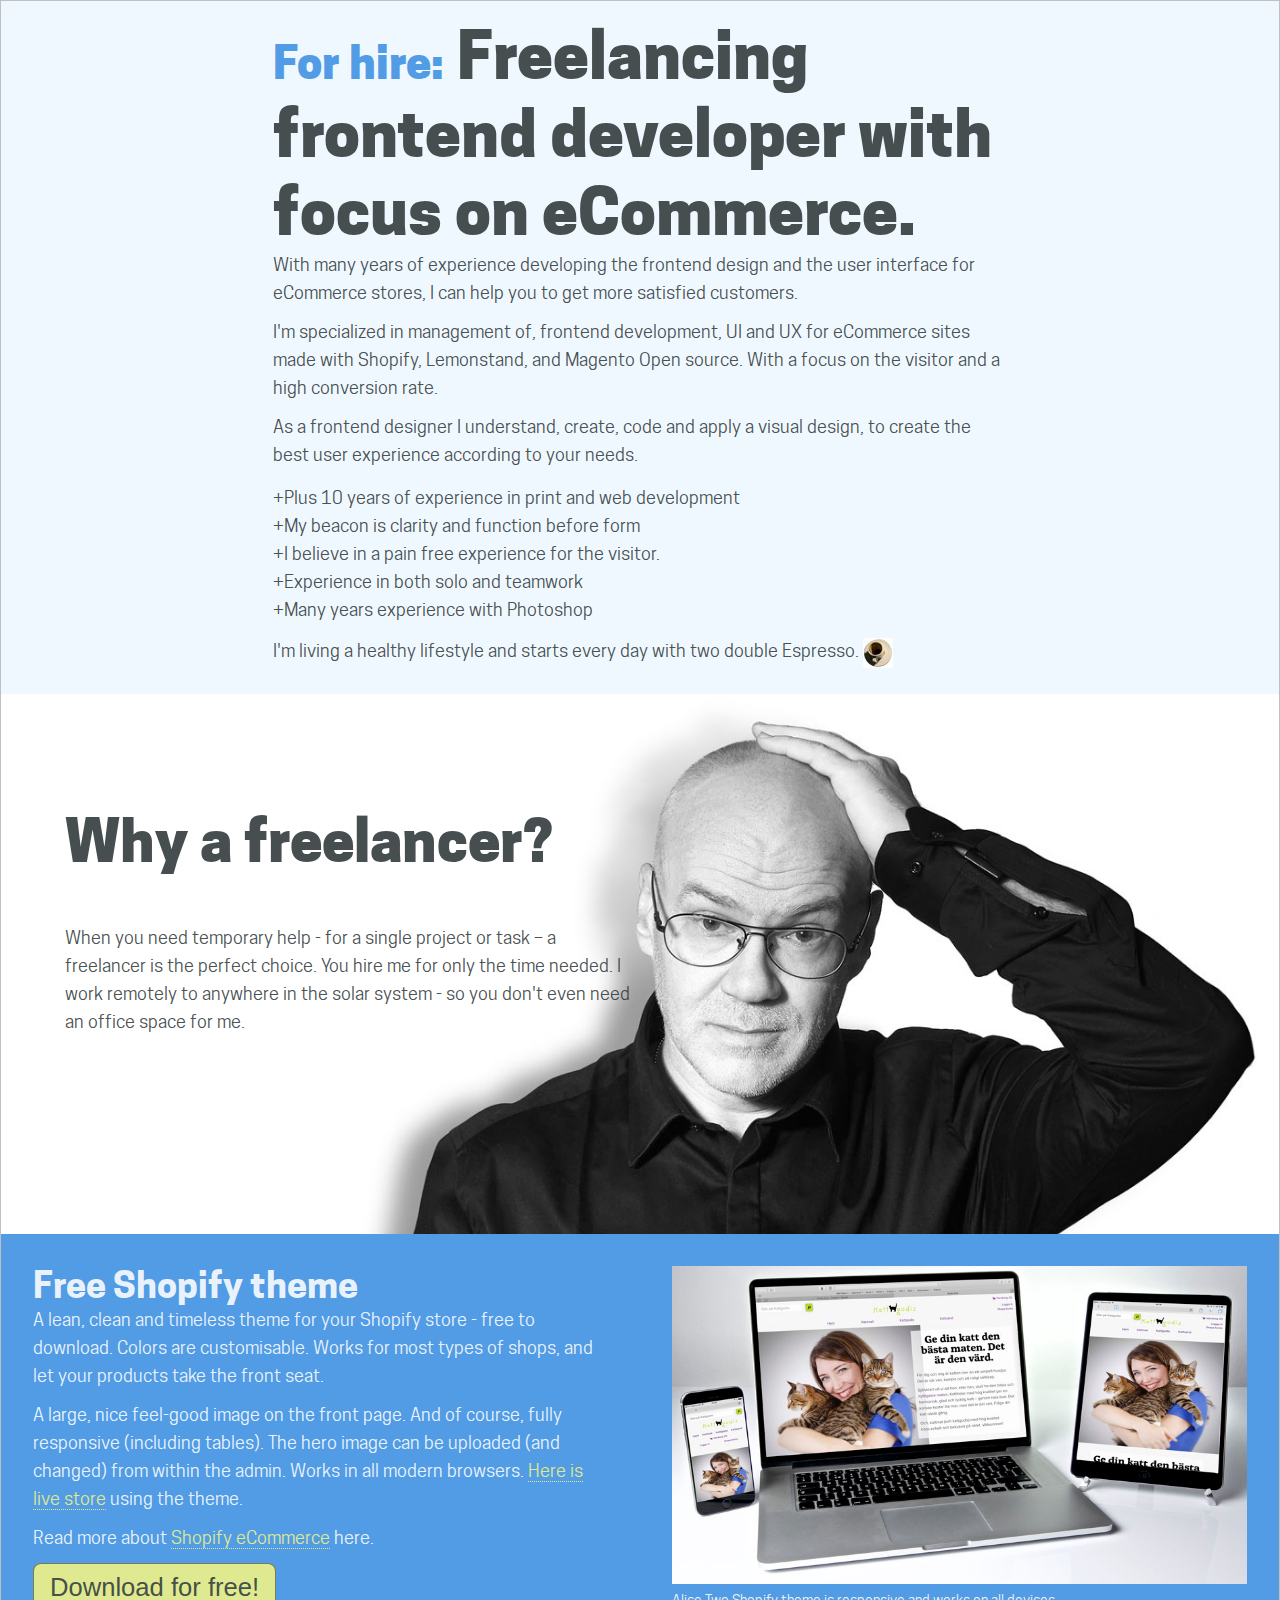
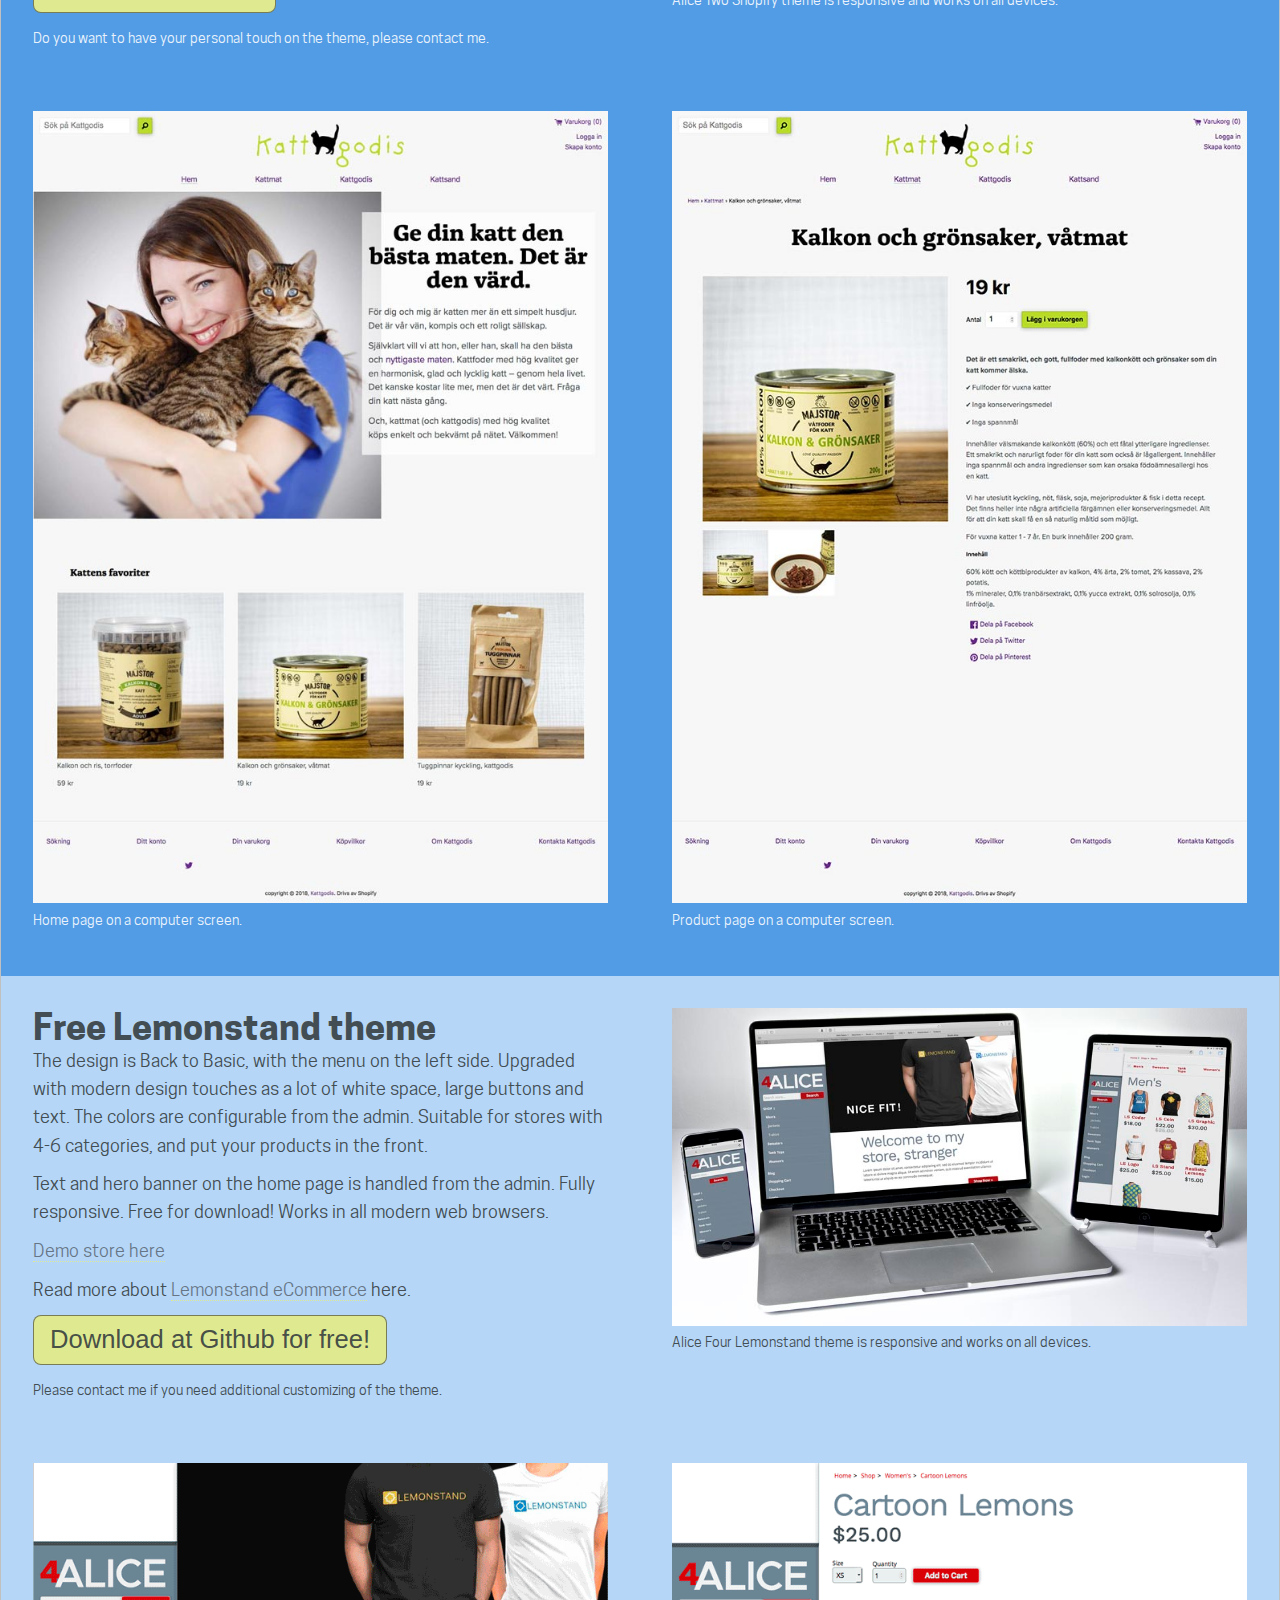
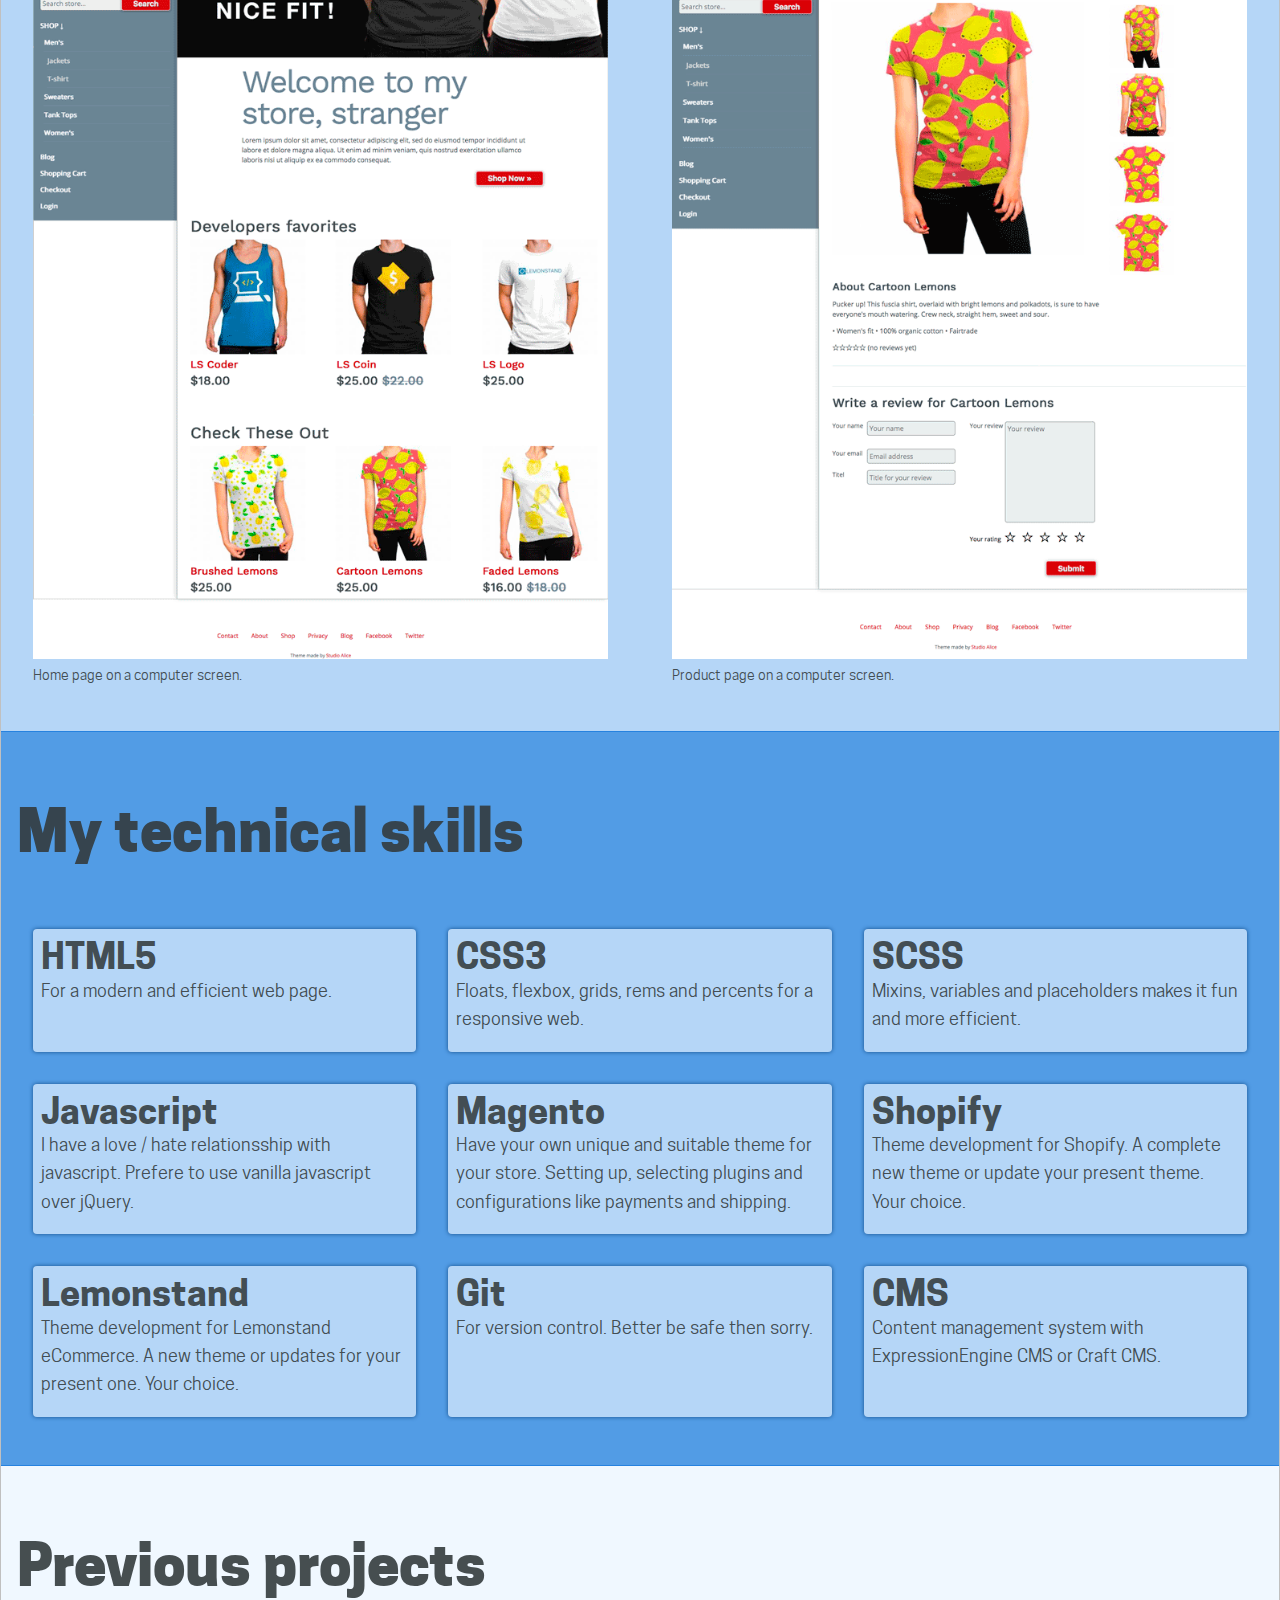
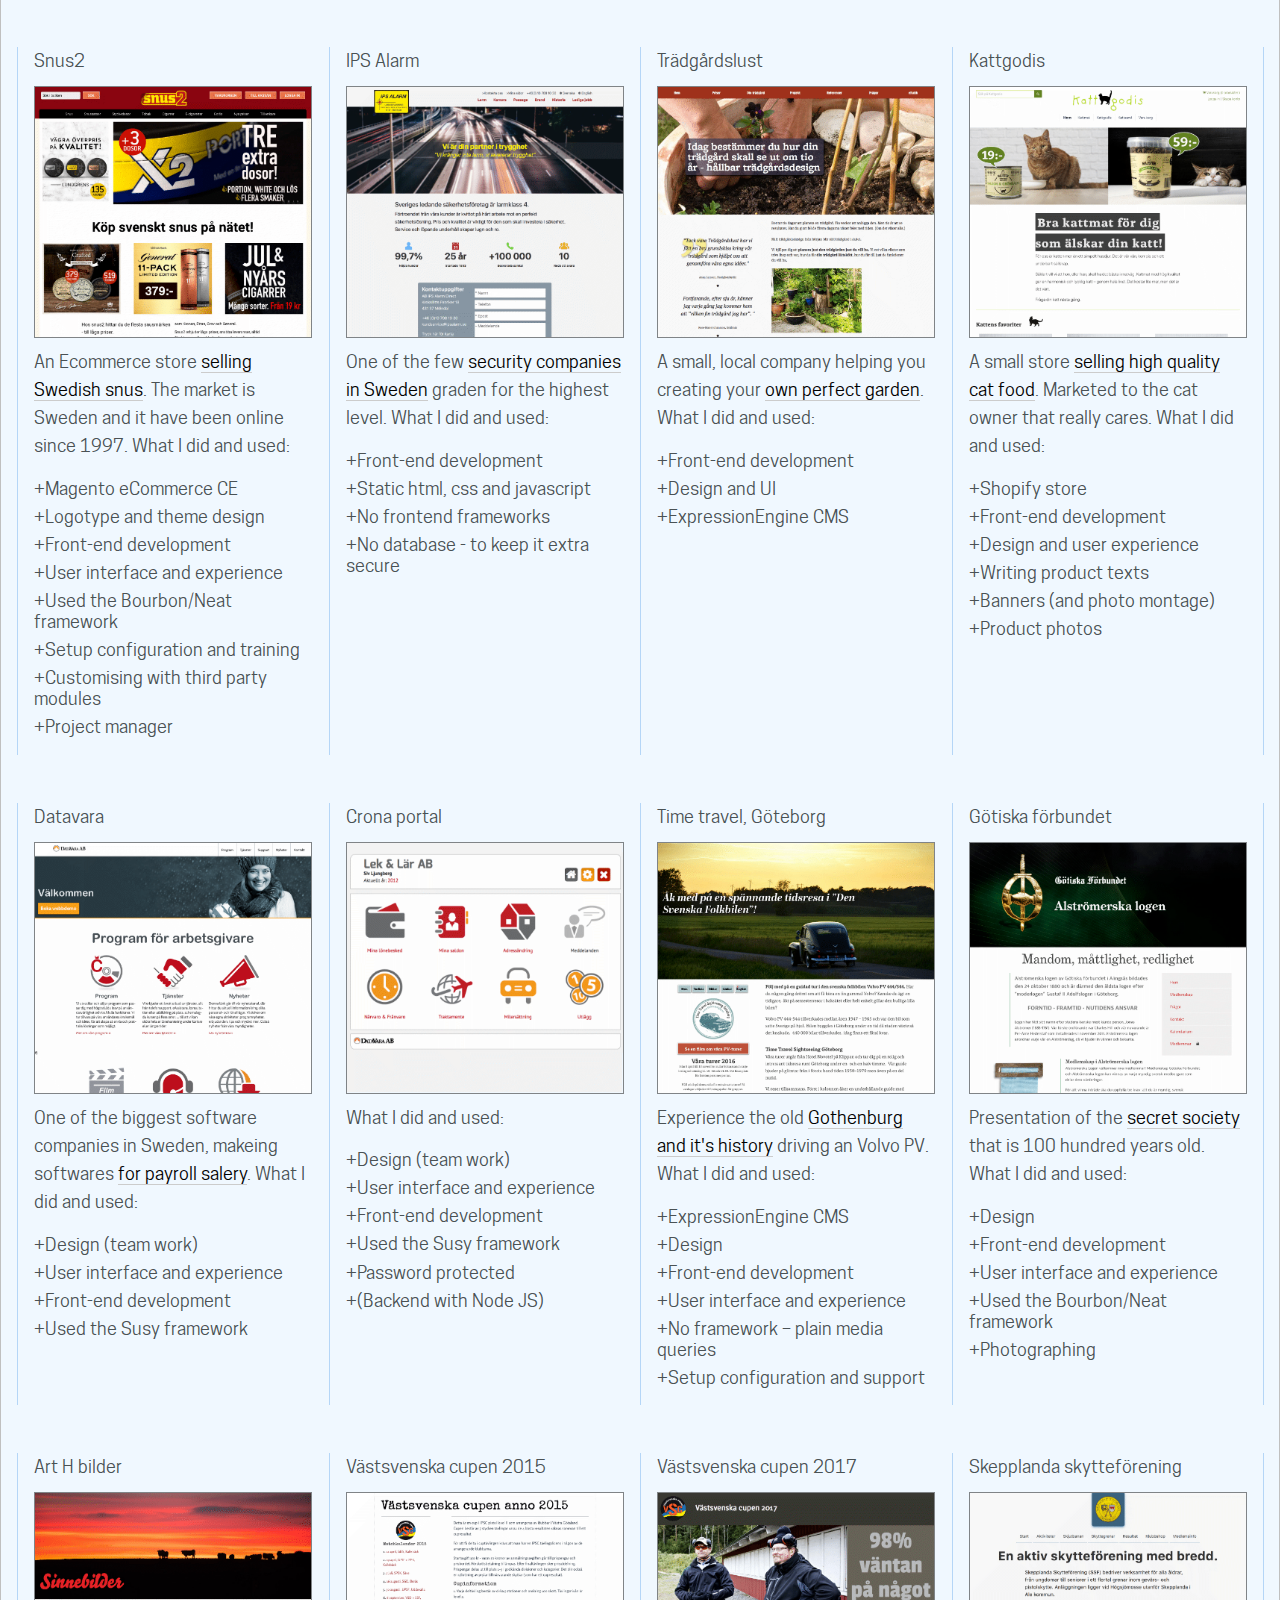
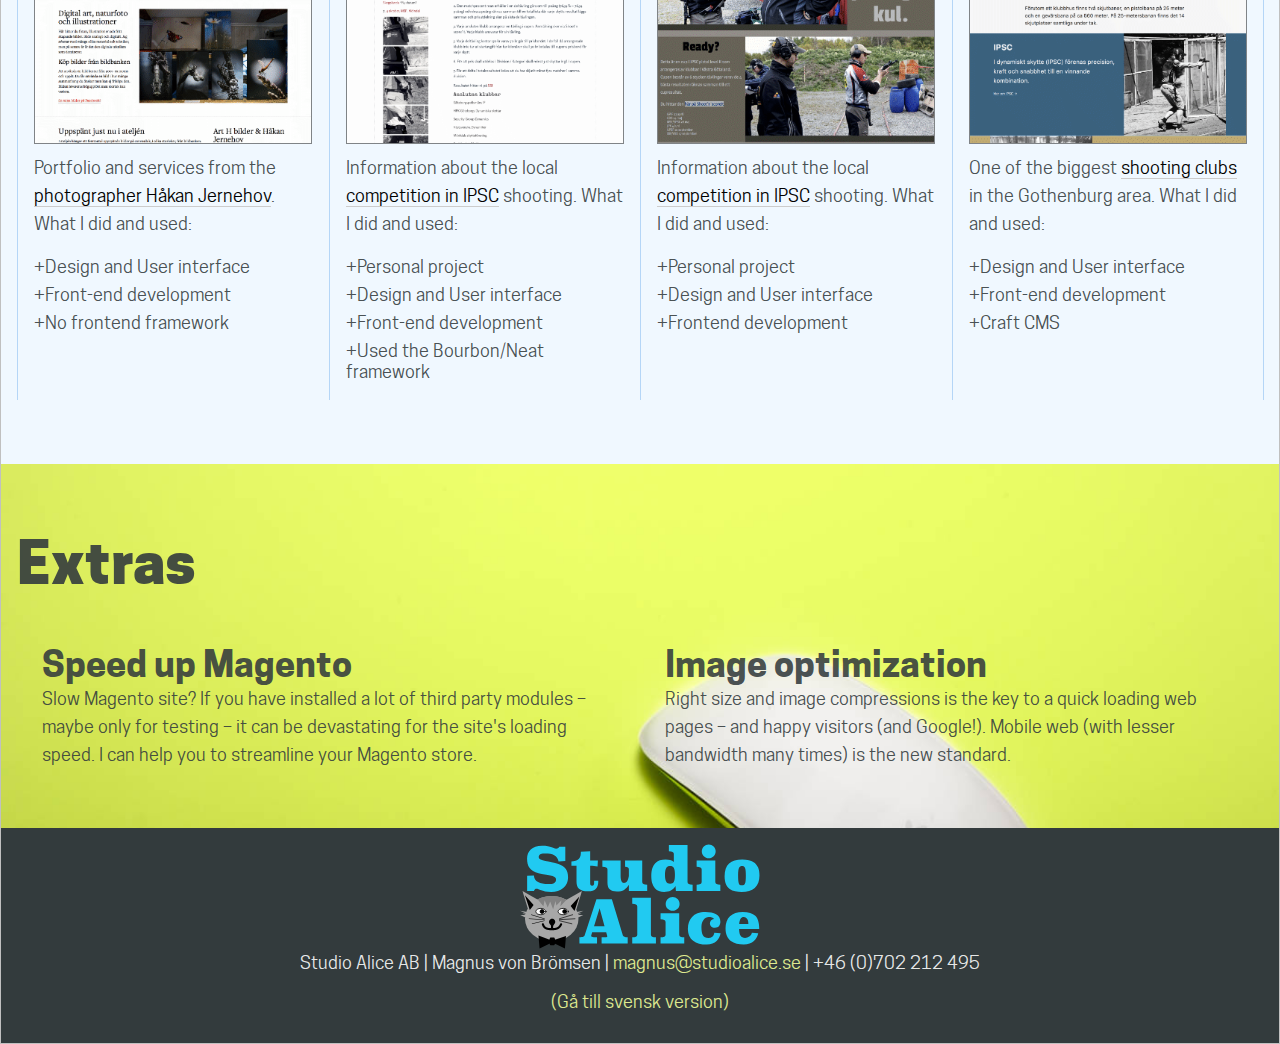
==== commit 3f0a6b68: "Same changes on swedish version" ====
--- a/index.html
+++ b/index.html
@@ -74,7 +74,7 @@
                 <a href="/alice-one-theme.zip">
                     <button class="download-btn">Download for free!</button>
                 </a>
-                <small>Do you want to have your personal touch on the theme or check it out in a demo store, please contact me.</small>
+                <small>Do you want to have your personal touch on the theme, please contact me.</small>
               </div>
               <div class="ecommerce-info--item">
                 <figure>
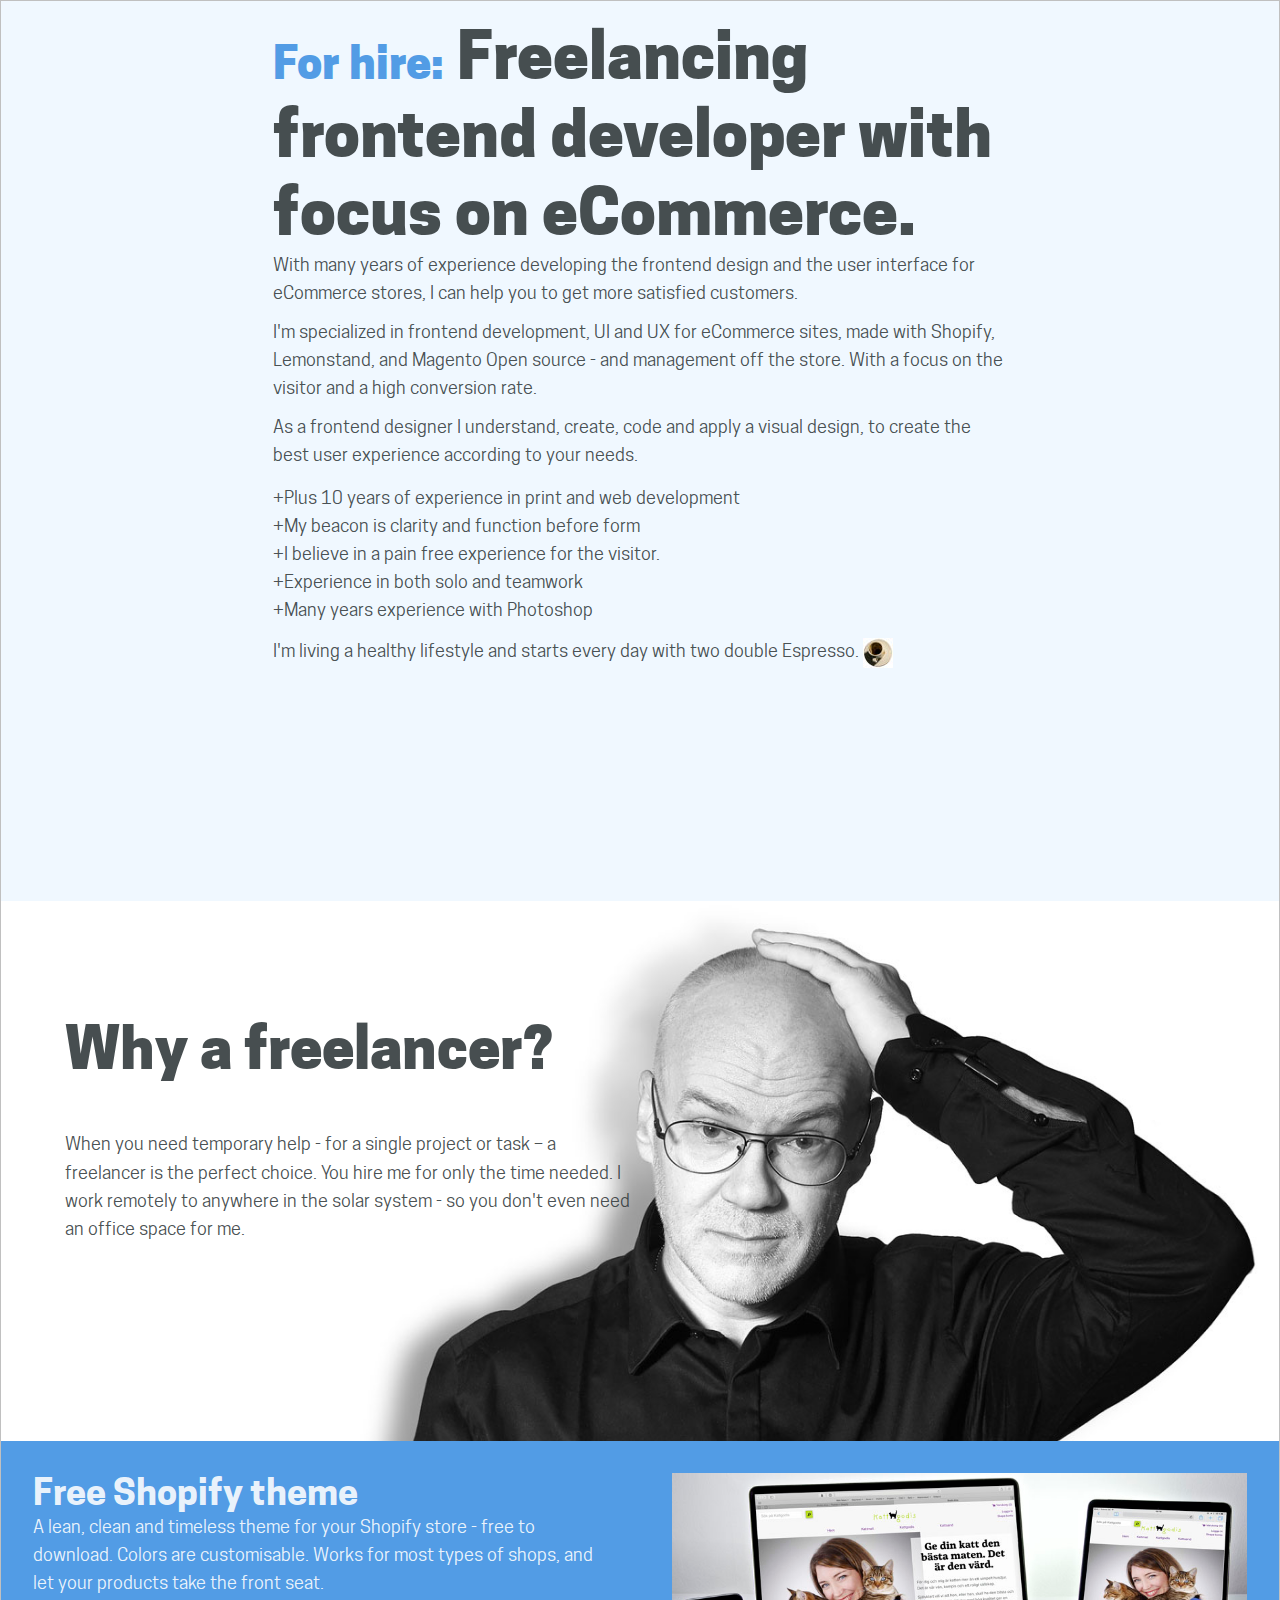
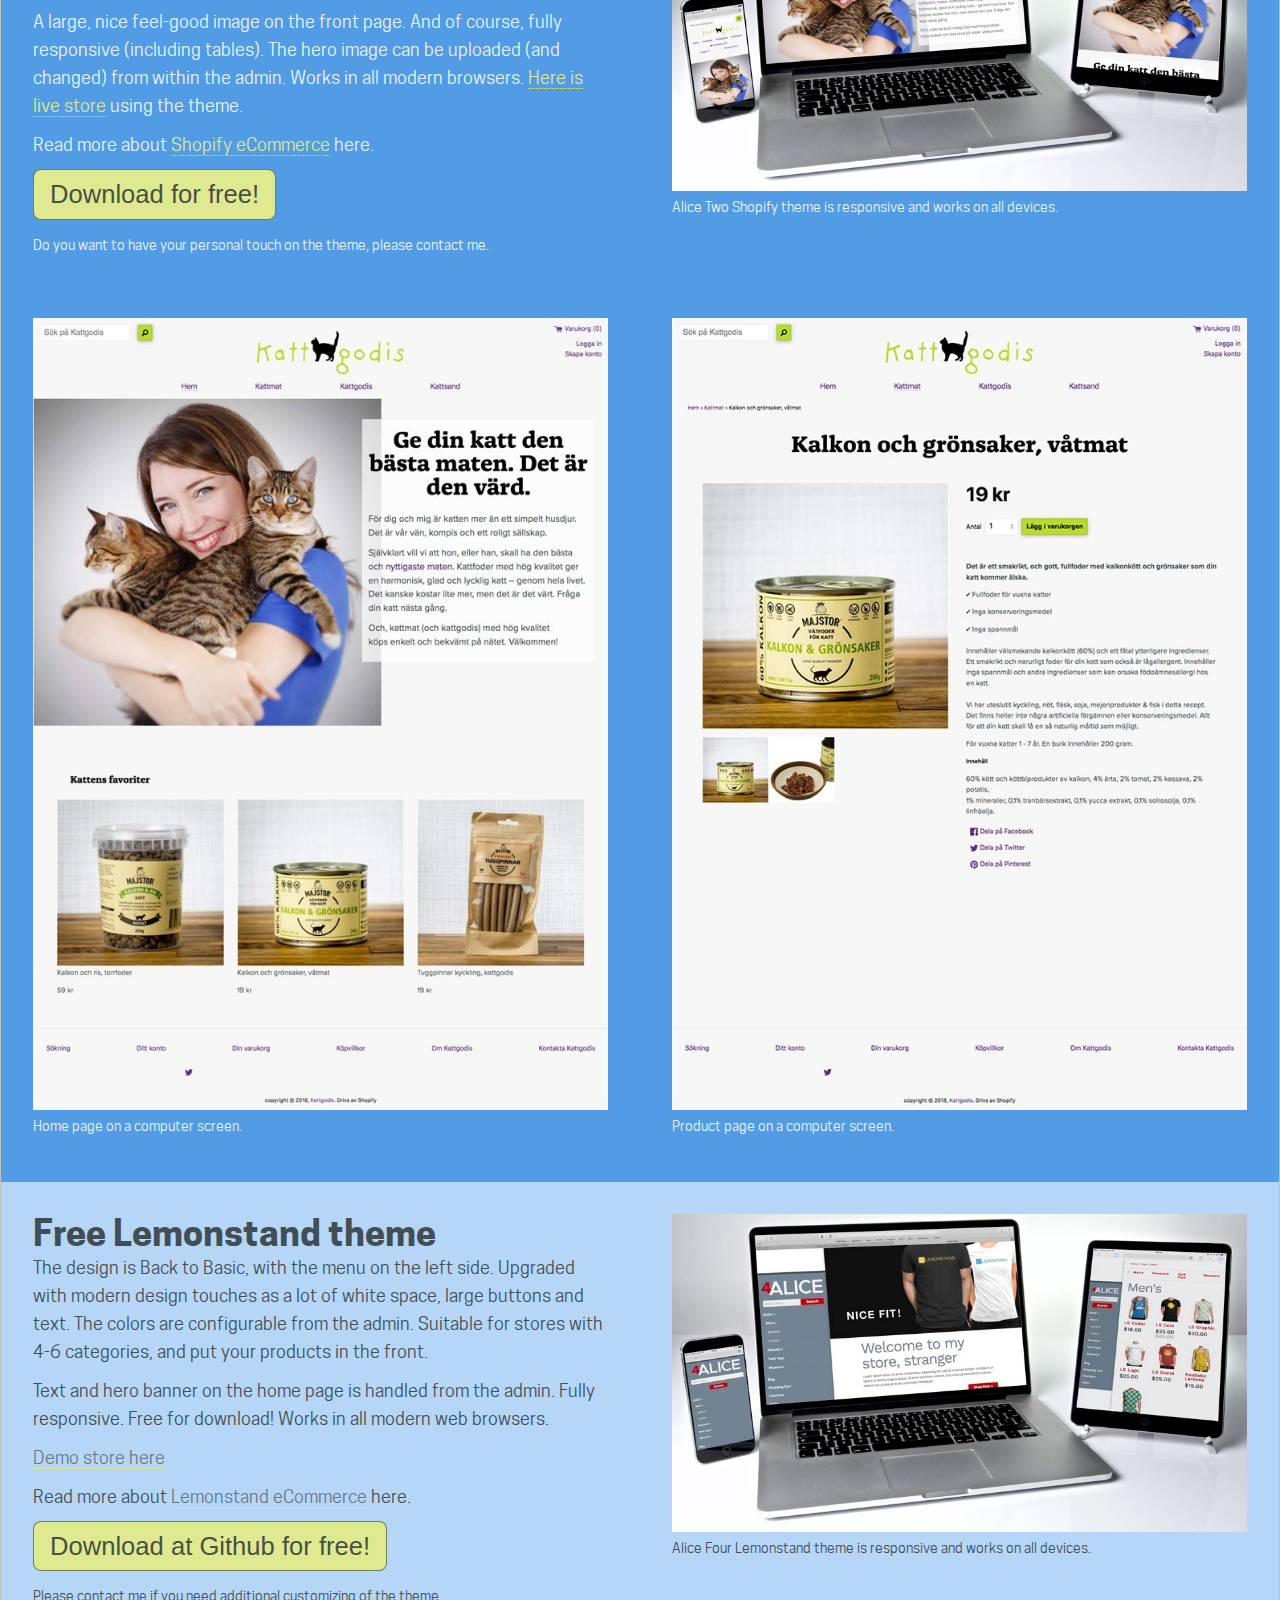
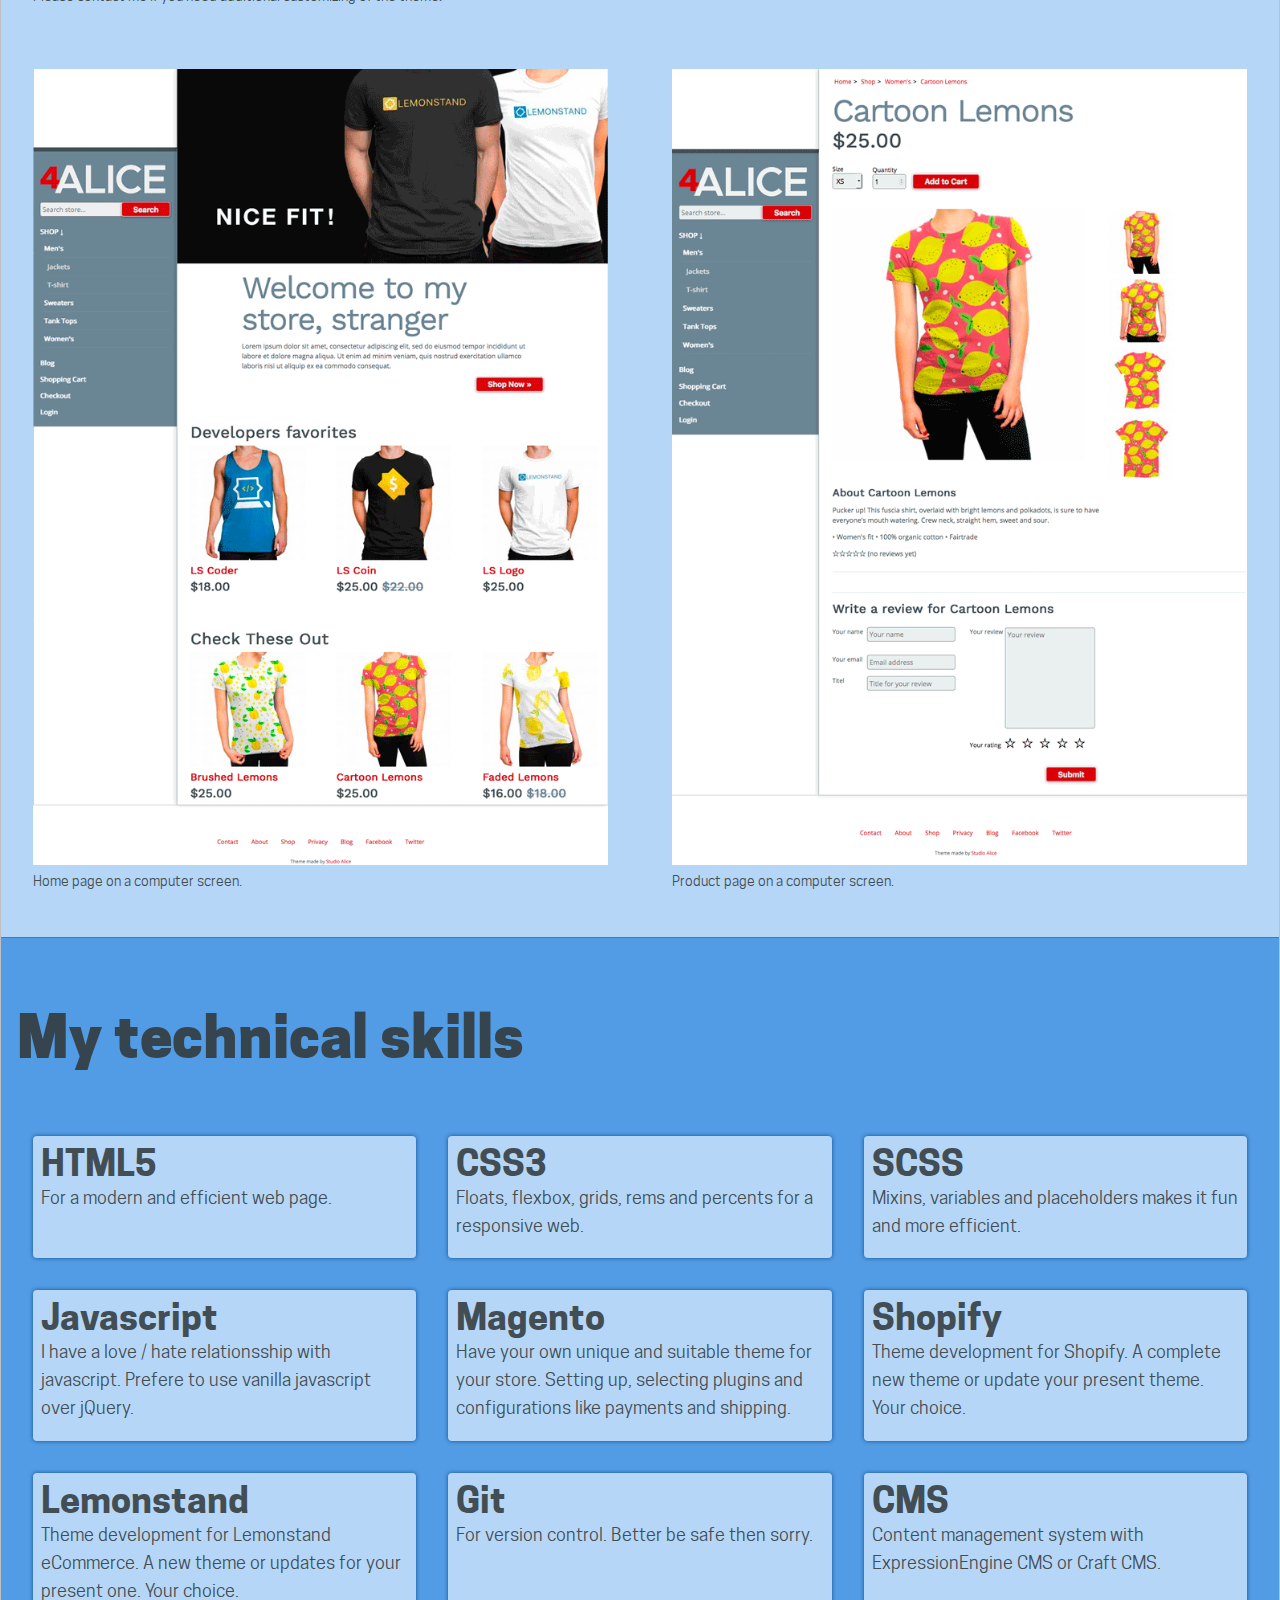
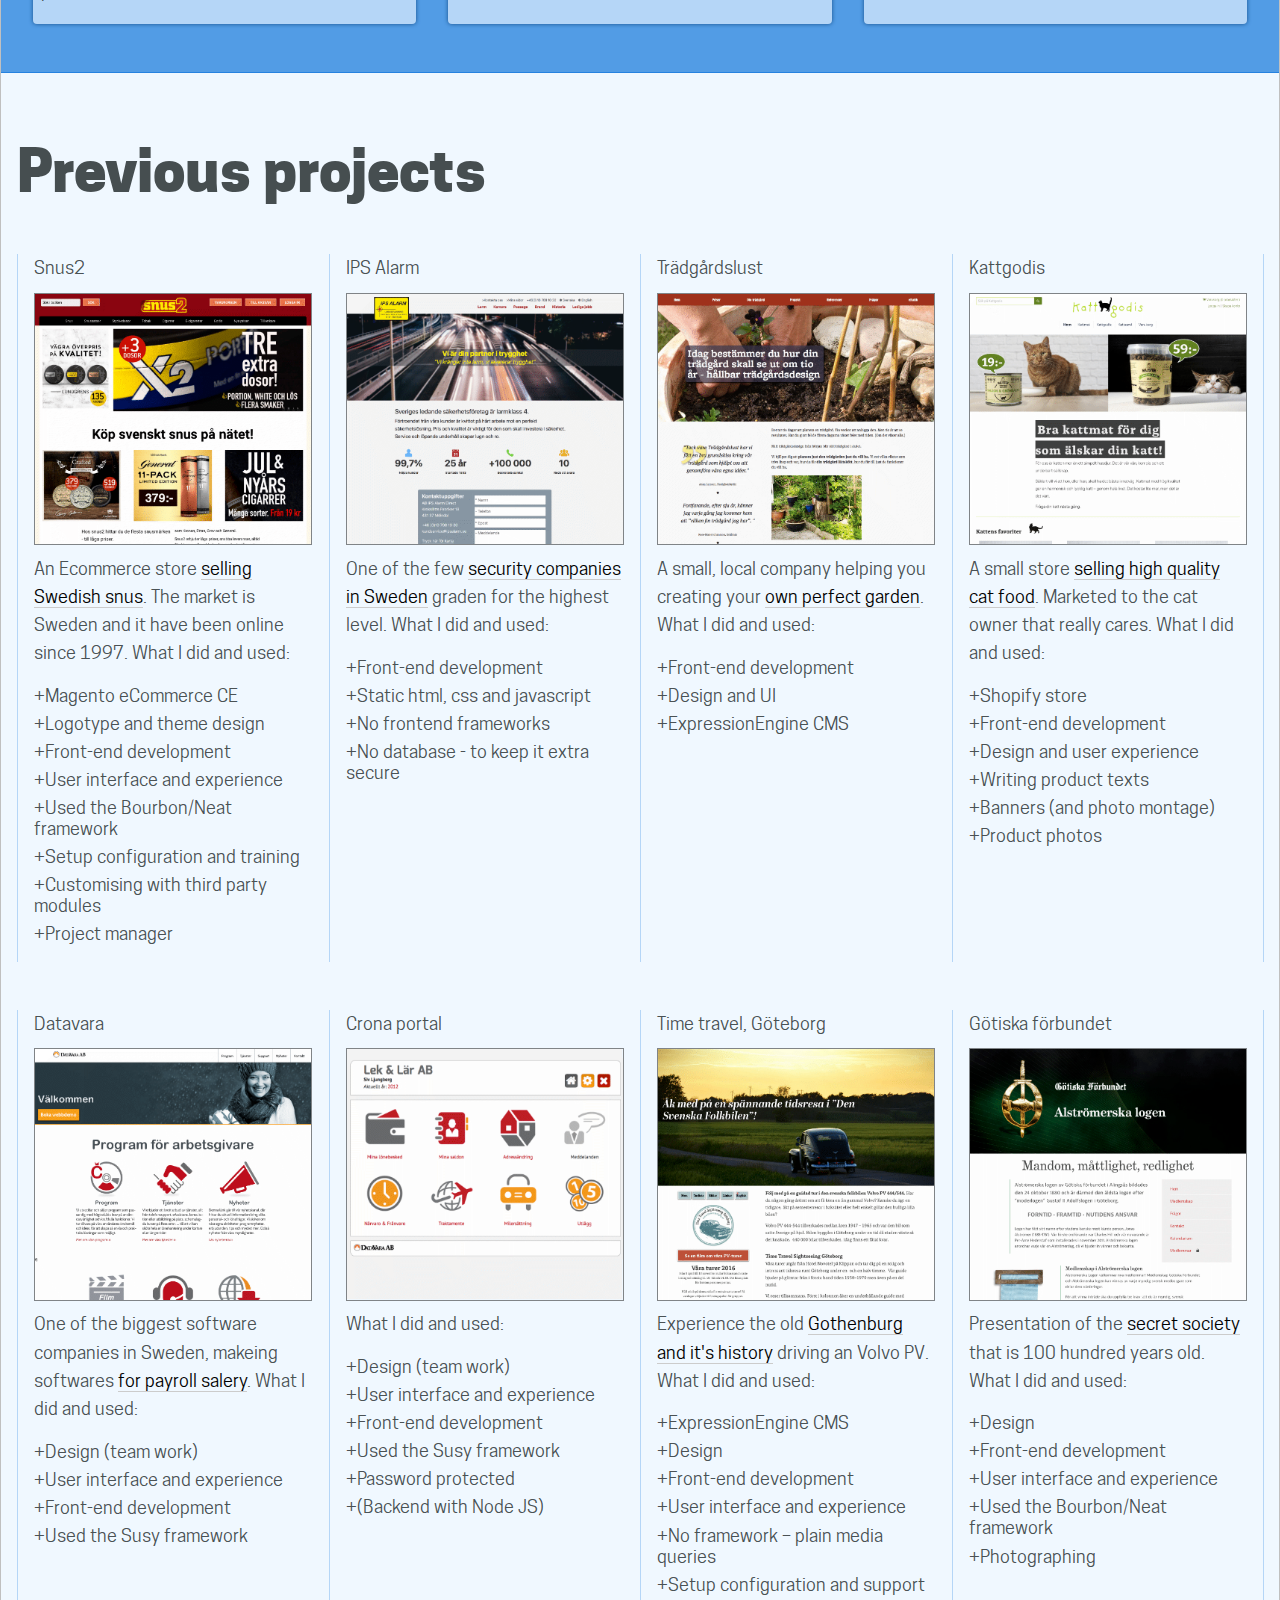
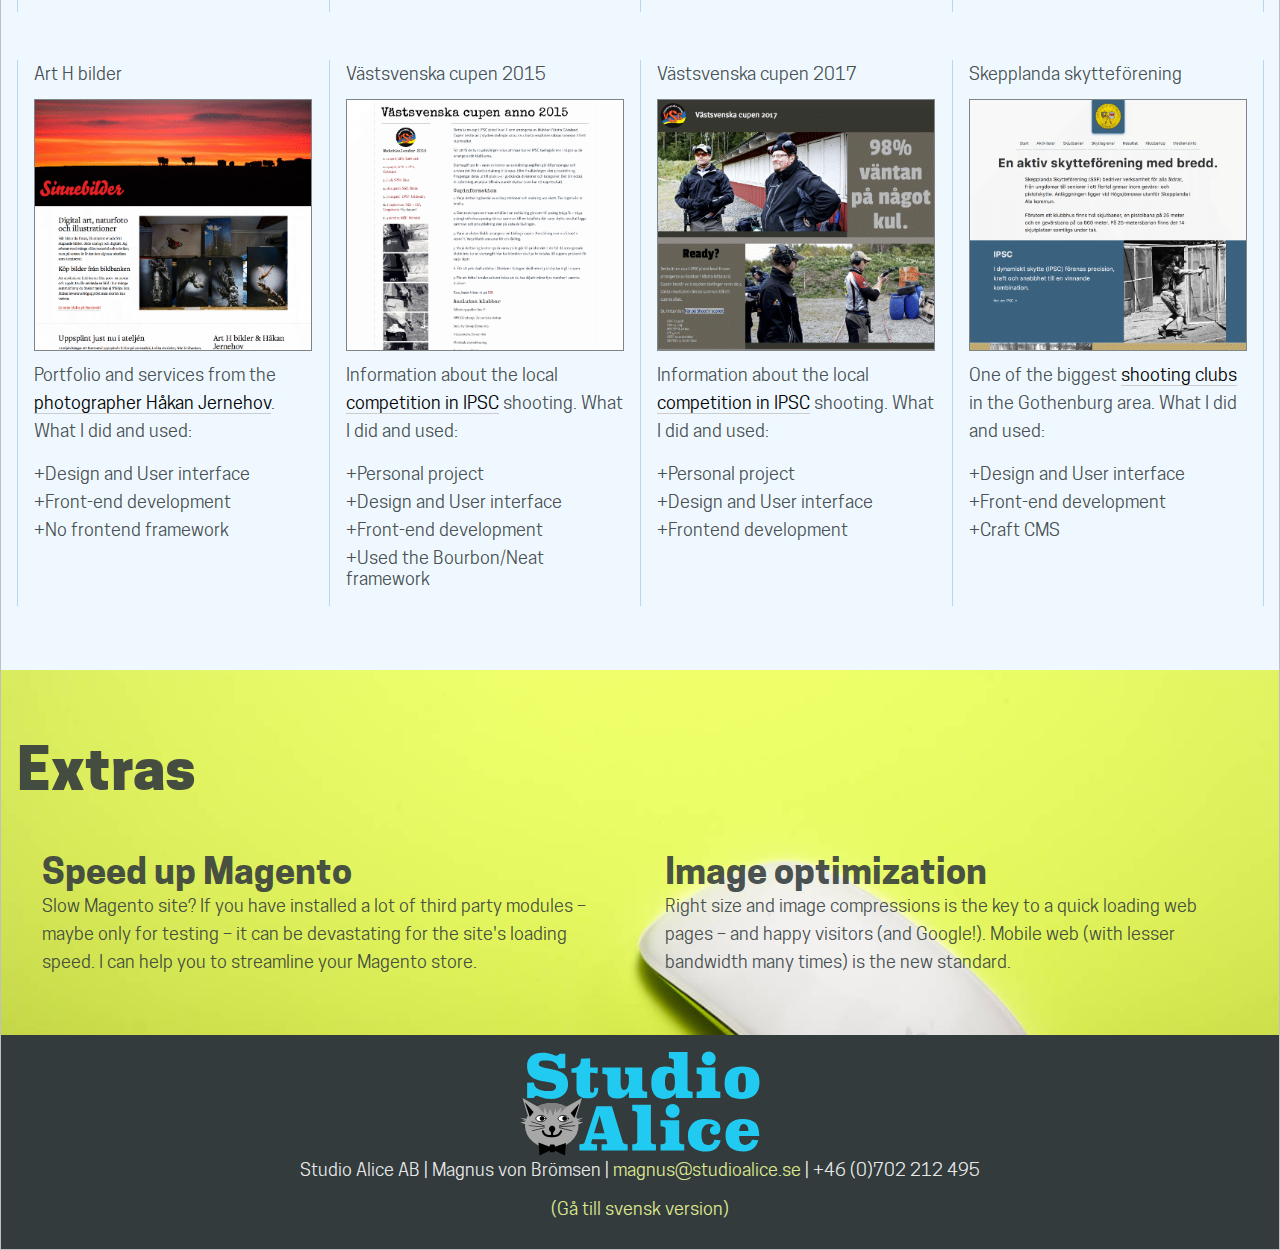
==== commit ac3ebf3d: "Update text about me" ====
--- a/index.html
+++ b/index.html
@@ -44,7 +44,7 @@
           <article class="about">
             <h1><span class="gray">For hire:</span> Freelancing frontend developer with focus on eCommerce.</h1>
             <p>With many years of experience developing the frontend design and the user interface for eCommerce stores, I can help you to get more satisfied customers.</p>
-            <p><strong>I'm specialized in management of, frontend development, UI and UX for eCommerce sites made with Shopify, Lemonstand, and Magento Open source. With a focus on the visitor and a high conversion rate.</strong></p>
+            <p><strong>I'm specialized in frontend development, UI and UX for eCommerce sites, made with Shopify, Lemonstand, and Magento Open source - and management off the store. With a focus on the visitor and a high conversion rate.</strong></p>
             <p>As a frontend designer I understand, create, code and apply a visual design, to create the best user experience according to your needs.</p>
             <ul>
               <li>Plus 10 years of experience in print and web development</li>
--- a/css/app-180724.css
+++ b/css/app-180724.css
@@ -1,2 +1,2 @@
-/*! normalize.css v3.0.3 | MIT License | github.com/necolas/normalize.css */html{font-family:sans-serif;-ms-text-size-adjust:100%;-webkit-text-size-adjust:100%}body{margin:0}article,aside,details,figcaption,figure,footer,header,hgroup,main,menu,nav,section,summary{display:block}audio,canvas,progress,video{display:inline-block;vertical-align:baseline}audio:not([controls]){display:none;height:0}[hidden],template{display:none}a{background-color:transparent}a:active,a:hover{outline:0}abbr[title]{border-bottom:1px dotted}b,strong{font-weight:bold}dfn{font-style:italic}h1{font-size:2em;margin:0.67em 0}mark{background:#ff0;color:#000}small{font-size:80%}sub,sup{font-size:75%;line-height:0;position:relative;vertical-align:baseline}sup{top:-0.5em}sub{bottom:-0.25em}img{border:0}svg:not(:root){overflow:hidden}figure{margin:1em 40px}hr{-webkit-box-sizing:content-box;box-sizing:content-box;height:0}pre{overflow:auto}code,kbd,pre,samp{font-family:monospace, monospace;font-size:1em}button,input,optgroup,select,textarea{color:inherit;font:inherit;margin:0}button{overflow:visible}button,select{text-transform:none}button,html input[type="button"],input[type="reset"],input[type="submit"]{-webkit-appearance:button;cursor:pointer}button[disabled],html input[disabled]{cursor:default}button::-moz-focus-inner,input::-moz-focus-inner{border:0;padding:0}input{line-height:normal}input[type="checkbox"],input[type="radio"]{-webkit-box-sizing:border-box;box-sizing:border-box;padding:0}input[type="number"]::-webkit-inner-spin-button,input[type="number"]::-webkit-outer-spin-button{height:auto}input[type="search"]{-webkit-appearance:textfield;-webkit-box-sizing:content-box;box-sizing:content-box}input[type="search"]::-webkit-search-cancel-button,input[type="search"]::-webkit-search-decoration{-webkit-appearance:none}fieldset{border:1px solid #c0c0c0;margin:0 2px;padding:0.35em 0.625em 0.75em}legend{border:0;padding:0}textarea{overflow:auto}optgroup{font-weight:bold}table{border-collapse:collapse;border-spacing:0}td,th{padding:0}::-moz-selection{background:#b3d4fc;text-shadow:none}::selection{background:#b3d4fc;text-shadow:none}hr{display:block;height:1px;border:0;border-top:1px solid #ccc;margin:1em 0;padding:0}audio,canvas,iframe,img,svg,video{vertical-align:middle}fieldset{border:0;margin:0;padding:0}textarea{resize:vertical}.browserupgrade{margin:0.2em 0;background:#ccc;color:#000;padding:0.2em 0}html{-webkit-box-sizing:border-box;box-sizing:border-box;color:rgba(51,59,61,0.9);font-size:16px;height:100%;padding:0;margin:0;position:relative}body{background-color:aliceblue;height:100%}*,*:before,*:after{-webkit-box-sizing:inherit;box-sizing:inherit}p{font-family:'cooper_hewittbook';font-size:1.1em;line-height:1.6;margin:0 0 0.6em 0}h1{font-family:'cooper_hewittheavy';font-size:2.2rem;margin:0}@media (min-width: 24em){h1{font-size:2.7rem}}@media (min-width: 45em){h1{font-size:3rem}}@media (min-width: 75em){h1{font-size:4rem}}h2{font-family:'cooper_hewittheavy';font-size:2rem}@media (min-width: 45em){h2{font-size:2.4rem}}@media (min-width: 75em){h2{font-size:3.6rem}}h3{font-size:2.25rem}h3,h4,h5,h6{font-family:'cooper_hewittbold';font-weight:normal;line-height:1.1;margin:0}ul{font-family:'cooper_hewittbook';font-size:1.1em;padding-left:0}li{margin-bottom:.4em;padding-left:0;list-style-position:inside;list-style-type:'+'}img{max-width:100%;height:auto}a{text-decoration:none;color:#dee990}.description a{color:#000;border-bottom:1px solid #ccc}small{font-family:'cooper_hewittbook';font-size:0.85em}figure{margin:0 0 1rem 0}figcaption{font-family:'cooper_hewittbook';font-size:0.85em;margin-top:0.6em}main{border:1px solid silver;margin:0 auto}@font-face{font-family:'cooper';src:url("/fonts/roboto-bold-webfont.eot");src:url("/fonts/roboto-bold-webfont.eot?#iefix") format("embedded-opentype"),url("/fonts/roboto-bold-webfont.woff2") format("woff2"),url("/fonts/roboto-bold-webfont.woff") format("woff"),url("/fonts/roboto-bold-webfont.ttf") format("truetype"),url("/fonts/roboto-bold-webfont.svg#robotobold") format("svg");font-weight:normal;font-style:normal}@font-face{font-family:'robotoitalic';src:url("/fonts/roboto-italic-webfont.eot");src:url("/fonts/roboto-italic-webfont.eot?#iefix") format("embedded-opentype"),url("/fonts/roboto-italic-webfont.woff2") format("woff2"),url("/fonts/roboto-italic-webfont.woff") format("woff"),url("/fonts/roboto-italic-webfont.ttf") format("truetype"),url("/fonts/roboto-italic-webfont.svg#robotoitalic") format("svg");font-weight:normal;font-style:normal}@font-face{font-family:'robotoregular';src:url("/fonts/roboto-regular-webfont.eot");src:url("/fonts/roboto-regular-webfont.eot?#iefix") format("embedded-opentype"),url("/fonts/roboto-regular-webfont.woff2") format("woff2"),url("/fonts/roboto-regular-webfont.woff") format("woff"),url("/fonts/roboto-regular-webfont.ttf") format("truetype"),url("/fonts/roboto-regular-webfont.svg#robotoregular") format("svg");font-weight:normal;font-style:normal}@font-face{font-family:'roboto_condensedregular';src:url("/fonts/robotocondensed-regular-webfont.eot");src:url("/fonts/robotocondensed-regular-webfont.eot?#iefix") format("embedded-opentype"),url("/fonts/robotocondensed-regular-webfont.woff2") format("woff2"),url("/fonts/robotocondensed-regular-webfont.woff") format("woff"),url("/fonts/robotocondensed-regular-webfont.ttf") format("truetype"),url("/fonts/robotocondensed-regular-webfont.svg#roboto_condensedregular") format("svg");font-weight:normal;font-style:normal}@font-face{font-family:'cooper_hewittbold';src:url("/fonts/cooperhewitt-bold-webfont.woff2") format("woff2"),url("/fonts/cooperhewitt-bold-webfont.woff") format("woff");font-weight:normal;font-style:normal}@font-face{font-family:'cooper_hewittbook';src:url("/fonts/cooperhewitt-book-webfont.woff2") format("woff2"),url("/fonts/cooperhewitt-book-webfont.woff") format("woff");font-weight:normal;font-style:normal}@font-face{font-family:'cooper_hewittheavy';src:url("/fonts/cooperhewitt-heavy-webfont.woff2") format("woff2"),url("/fonts/cooperhewitt-heavy-webfont.woff") format("woff");font-weight:normal;font-style:normal}@font-face{font-family:'cooper_hewittlight';src:url("/fonts/cooperhewitt-light-webfont.woff2") format("woff2"),url("/fonts/cooperhewitt-light-webfont.woff") format("woff");font-weight:normal;font-style:normal}header{background-color:#fff;background-image:url(../../img/hero-magnus-mobil.jpg);background-size:content;background-repeat:no-repeat;background-position:top 0 left 25%;height:55vh}@media (min-width: 35em){header{background-position:top left}}@media (min-width: 45em){header{background-image:url(/img/hero-magnus-white.jpg);background-size:cover;background-position:top left 5rem;height:60vh}}@media (min-width: 75em){header{background-position:top left}}@media (min-width: 120em){header{background-image:url(/img/hero-magnus-white-ultra.jpg);height:55vh}}.header--headline{color:rgba(255,255,255,0.9);text-align:left;margin-left:1rem;padding-top:5rem;width:85%}.header--headline h1{font-size:4vh;line-height:1.1;text-shadow:2px 0 1px rgba(51,59,61,0.9)}.header--headline .headline-tag{font-family:'cooper_hewittbook';font-size:2rem}@media (min-width: 35em){.header--headline{padding-top:.1rem;width:45%}.header--headline h1{font-size:6vh;line-height:1.1;padding-top:5%}}@media (min-width: 45em){.header--headline{color:rgba(51,59,61,0.9);padding-top:10%;margin-left:5%}}@media (min-width: 75em){.header--headline{margin-left:5%;padding-top:5%}}@media (min-width: 120em){.header--headline{margin-left:5%;padding-top:5%;width:30%}}.gray{font-size:70%;color:#529ce5}.about{padding:1em;margin:0 auto;width:90%}@media (min-width: 35em){.about{width:70%}}@media (min-width: 75em){.about{width:60%}}.techs{display:-webkit-box;display:-ms-flexbox;display:flex;-ms-flex-wrap:wrap;flex-wrap:wrap;-webkit-box-orient:vertical;-webkit-box-direction:normal;-ms-flex-direction:column;flex-direction:column}@media (min-width: 35em){.techs{-webkit-box-orient:horizontal;-webkit-box-direction:normal;-ms-flex-direction:row;flex-direction:row;-webkit-box-pack:start;-ms-flex-pack:start;justify-content:flex-start}}.techs--item{background-color:#b5d6f7;-webkit-box-shadow:0 0 4px #154f8a;box-shadow:0 0 4px #154f8a;border-radius:4px;-ms-flex-preferred-size:100%;flex-basis:100%;margin:1em;padding:.5em}@media (min-width: 35em){.techs--item{width:45%;-webkit-box-flex:1;-ms-flex:1 1 45%;flex:1 1 45%}}@media (min-width: 45em){.techs--item{width:30%;-webkit-box-flex:1;-ms-flex:1 1 30%;flex:1 1 30%}}.skills{border-top:1px solid #2682df;border-bottom:1px solid #2682df;background:#529ce5;padding:1em 1em 2em 1em}@media (min-width: 120em){.skills{float:left;width:50%}}.skills--list{display:-webkit-box;display:-ms-flexbox;display:flex}.works{background-color:aliceblue;padding:1em}@media (min-width: 120em){.works{border-top:1px solid #529ce5;float:right;width:50%}}.examples{display:-webkit-box;display:-ms-flexbox;display:flex;-ms-flex-wrap:wrap;flex-wrap:wrap;-webkit-box-orient:vertical;-webkit-box-direction:normal;-ms-flex-direction:column;flex-direction:column}@media (min-width: 24em){.examples{-webkit-box-orient:horizontal;-webkit-box-direction:normal;-ms-flex-direction:row;flex-direction:row;-webkit-box-pack:start;-ms-flex-pack:start;justify-content:flex-start}}.example{-webkit-box-flex:0;-ms-flex:0 1 100%;flex:0 1 100%;margin-bottom:3em;margin-right:-1px;padding-right:1em;padding-left:1em;border-right:1px solid #b5d6f7;border-left:1px solid #b5d6f7}.example img{border:1px solid rgba(33,33,33,0.54);margin-bottom:0.6rem}@media (min-width: 35em){.example{-webkit-box-flex:0;-ms-flex:0 1 50%;flex:0 1 50%}}@media (min-width: 52em){.example{-webkit-box-flex:1;-ms-flex:1 1 33%;flex:1 1 33%}}@media (min-width: 75em){.example{-ms-flex-preferred-size:25%;flex-basis:25%;-webkit-box-flex:1;-ms-flex:1 1 25%;flex:1 1 25%}}@media (min-width: 120em){.example{-webkit-box-flex:0;-ms-flex:0 1 33%;flex:0 1 33%}}.screenshot p{font-weight:bold}.extras{background-image:url(/img/mus-small.jpg);background-size:cover;background-repeat:no-repeat;background-position:center;padding:1em 1em 3em 1em}@media (min-width: 35em){.extras{background-image:url(/img/mus.jpg)}}@media (min-width: 120em){.extras{float:left;width:50%}}.ecommerce-wrapper{display:-webkit-box;display:-ms-flexbox;display:flex;-webkit-box-orient:vertical;-webkit-box-direction:normal;-ms-flex-direction:column;flex-direction:column}@media (min-width: 98em){.ecommerce-wrapper{-webkit-box-orient:horizontal;-webkit-box-direction:normal;-ms-flex-direction:row;flex-direction:row;-webkit-box-pack:justify;-ms-flex-pack:justify;justify-content:space-between}}.lemonstand{background-color:#b5d6f7}.lemonstand a{color:rgba(33,33,33,0.54);border-bottom:1px dotted #dee990}.shopify{background-color:#529ce5;color:rgba(255,255,255,0.9)}.shopify a{border-bottom:1px dotted #dee990}.ecommerce-item{border:1px solid limegreen;display:-webkit-box;display:-ms-flexbox;display:flex;-webkit-box-orient:vertical;-webkit-box-direction:normal;-ms-flex-direction:column;flex-direction:column}.ecommerce-item>*{border:2px solid pink;-webkit-box-flex:1;-ms-flex:1;flex:1}.ecommerce-info{width:100%}@media (min-width: 35em){.ecommerce-info{display:-webkit-box;display:-ms-flexbox;display:flex}}.ecommerce-info--item{-webkit-box-flex:1;-ms-flex:1 1 50%;flex:1 1 50%;padding:2rem}.page{display:-webkit-box;display:-ms-flexbox;display:flex;-webkit-box-orient:vertical;-webkit-box-direction:normal;-ms-flex-direction:column;flex-direction:column}@media (min-width: 35em){.page{-webkit-box-orient:horizontal;-webkit-box-direction:normal;-ms-flex-direction:row;flex-direction:row}}.page-item{padding:2rem;-webkit-box-flex:1;-ms-flex:1 1 50%;flex:1 1 50%}.upsell{display:-webkit-box;display:-ms-flexbox;display:flex;-webkit-box-orient:vertical;-webkit-box-direction:normal;-ms-flex-direction:column;flex-direction:column}@media (min-width: 35em){.upsell{-webkit-box-orient:horizontal;-webkit-box-direction:normal;-ms-flex-direction:row;flex-direction:row}}@media (min-width: 35em){.upsell--item{-webkit-box-flex:1;-ms-flex:1 1 46%;flex:1 1 46%;padding:0 2%}}.download-btn{-webkit-appearance:none;background-color:#dee990;border:1px solid rgba(33,33,33,0.54);border-radius:8px;display:block;margin-bottom:1rem;font-size:1.6rem;color:rgba(51,59,61,0.9);padding:0.6rem 1rem}.download-btn:hover{background-color:#bcd029}.contact{background-color:#333b3d;color:rgba(255,255,255,0.9);text-align:center;padding:1em}.contact .logotyp{width:15rem}@media (min-width: 120em){.contact{float:left;width:50%}}.screenshot-full{background-color:#f8f8f8;-webkit-box-shadow:0 10px 10px 5px rgba(33,33,33,0.54);box-shadow:0 10px 10px 5px rgba(33,33,33,0.54);position:fixed;top:3vh;height:90vh;left:10vw;padding:0 1em;text-align:center;z-index:10;-webkit-transition:-webkit-transform 0.3s ease-out;transition:-webkit-transform 0.3s ease-out;transition:transform 0.3s ease-out;transition:transform 0.3s ease-out, -webkit-transform 0.3s ease-out}.screenshot-full img{border:1px solid rgba(33,33,33,0.54);height:80%;margin:0 5%}.hidden{-webkit-transform:translateY(-120vh);transform:translateY(-120vh)}.closebtn,.displayimage{cursor:pointer;border-bottom:1px solid rgba(51,59,61,0.9)}.closebtn{display:inline-block;border:1px solid rgba(51,59,61,0.9);padding:0.2rem 0.4rem;margin:1rem 0}.phone{white-space:nowrap}.clearfix:after{content:".";display:block;height:0;clear:both;visibility:hidden}.clearfix{zoom:1}
+/*! normalize.css v3.0.3 | MIT License | github.com/necolas/normalize.css */html{font-family:sans-serif;-ms-text-size-adjust:100%;-webkit-text-size-adjust:100%}body{margin:0}article,aside,details,figcaption,figure,footer,header,hgroup,main,menu,nav,section,summary{display:block}audio,canvas,progress,video{display:inline-block;vertical-align:baseline}audio:not([controls]){display:none;height:0}[hidden],template{display:none}a{background-color:transparent}a:active,a:hover{outline:0}abbr[title]{border-bottom:1px dotted}b,strong{font-weight:bold}dfn{font-style:italic}h1{font-size:2em;margin:0.67em 0}mark{background:#ff0;color:#000}small{font-size:80%}sub,sup{font-size:75%;line-height:0;position:relative;vertical-align:baseline}sup{top:-0.5em}sub{bottom:-0.25em}img{border:0}svg:not(:root){overflow:hidden}figure{margin:1em 40px}hr{-webkit-box-sizing:content-box;box-sizing:content-box;height:0}pre{overflow:auto}code,kbd,pre,samp{font-family:monospace, monospace;font-size:1em}button,input,optgroup,select,textarea{color:inherit;font:inherit;margin:0}button{overflow:visible}button,select{text-transform:none}button,html input[type="button"],input[type="reset"],input[type="submit"]{-webkit-appearance:button;cursor:pointer}button[disabled],html input[disabled]{cursor:default}button::-moz-focus-inner,input::-moz-focus-inner{border:0;padding:0}input{line-height:normal}input[type="checkbox"],input[type="radio"]{-webkit-box-sizing:border-box;box-sizing:border-box;padding:0}input[type="number"]::-webkit-inner-spin-button,input[type="number"]::-webkit-outer-spin-button{height:auto}input[type="search"]{-webkit-appearance:textfield;-webkit-box-sizing:content-box;box-sizing:content-box}input[type="search"]::-webkit-search-cancel-button,input[type="search"]::-webkit-search-decoration{-webkit-appearance:none}fieldset{border:1px solid #c0c0c0;margin:0 2px;padding:0.35em 0.625em 0.75em}legend{border:0;padding:0}textarea{overflow:auto}optgroup{font-weight:bold}table{border-collapse:collapse;border-spacing:0}td,th{padding:0}::-moz-selection{background:#b3d4fc;text-shadow:none}::selection{background:#b3d4fc;text-shadow:none}hr{display:block;height:1px;border:0;border-top:1px solid #ccc;margin:1em 0;padding:0}audio,canvas,iframe,img,svg,video{vertical-align:middle}fieldset{border:0;margin:0;padding:0}textarea{resize:vertical}.browserupgrade{margin:0.2em 0;background:#ccc;color:#000;padding:0.2em 0}html{-webkit-box-sizing:border-box;box-sizing:border-box;color:rgba(51,59,61,0.9);font-size:16px;height:100%;padding:0;margin:0;position:relative}body{background-color:aliceblue;height:100%}*,*:before,*:after{-webkit-box-sizing:inherit;box-sizing:inherit}p{font-family:'cooper_hewittbook';font-size:1.1em;line-height:1.6;margin:0 0 0.6em 0}h1{font-family:'cooper_hewittheavy';font-size:2.2rem;margin:0}@media (min-width: 24em){h1{font-size:2.7rem}}@media (min-width: 45em){h1{font-size:3rem}}@media (min-width: 75em){h1{font-size:4rem}}h2{font-family:'cooper_hewittheavy';font-size:2rem}@media (min-width: 45em){h2{font-size:2.4rem}}@media (min-width: 75em){h2{font-size:3.6rem}}h3{font-size:2.25rem}h3,h4,h5,h6{font-family:'cooper_hewittbold';font-weight:normal;line-height:1.1;margin:0}ul{font-family:'cooper_hewittbook';font-size:1.1em;padding-left:0}li{margin-bottom:.4em;padding-left:0;list-style-position:inside;list-style-type:'+'}img{max-width:100%;height:auto}a{text-decoration:none;color:#dee990}.description a{color:#000;border-bottom:1px solid #ccc}small{font-family:'cooper_hewittbook';font-size:0.85em}figure{margin:0 0 1rem 0}figcaption{font-family:'cooper_hewittbook';font-size:0.85em;margin-top:0.6em}main{border:1px solid silver;margin:0 auto}@font-face{font-family:'cooper';src:url("/fonts/roboto-bold-webfont.eot");src:url("/fonts/roboto-bold-webfont.eot?#iefix") format("embedded-opentype"),url("/fonts/roboto-bold-webfont.woff2") format("woff2"),url("/fonts/roboto-bold-webfont.woff") format("woff"),url("/fonts/roboto-bold-webfont.ttf") format("truetype"),url("/fonts/roboto-bold-webfont.svg#robotobold") format("svg");font-weight:normal;font-style:normal}@font-face{font-family:'robotoitalic';src:url("/fonts/roboto-italic-webfont.eot");src:url("/fonts/roboto-italic-webfont.eot?#iefix") format("embedded-opentype"),url("/fonts/roboto-italic-webfont.woff2") format("woff2"),url("/fonts/roboto-italic-webfont.woff") format("woff"),url("/fonts/roboto-italic-webfont.ttf") format("truetype"),url("/fonts/roboto-italic-webfont.svg#robotoitalic") format("svg");font-weight:normal;font-style:normal}@font-face{font-family:'robotoregular';src:url("/fonts/roboto-regular-webfont.eot");src:url("/fonts/roboto-regular-webfont.eot?#iefix") format("embedded-opentype"),url("/fonts/roboto-regular-webfont.woff2") format("woff2"),url("/fonts/roboto-regular-webfont.woff") format("woff"),url("/fonts/roboto-regular-webfont.ttf") format("truetype"),url("/fonts/roboto-regular-webfont.svg#robotoregular") format("svg");font-weight:normal;font-style:normal}@font-face{font-family:'roboto_condensedregular';src:url("/fonts/robotocondensed-regular-webfont.eot");src:url("/fonts/robotocondensed-regular-webfont.eot?#iefix") format("embedded-opentype"),url("/fonts/robotocondensed-regular-webfont.woff2") format("woff2"),url("/fonts/robotocondensed-regular-webfont.woff") format("woff"),url("/fonts/robotocondensed-regular-webfont.ttf") format("truetype"),url("/fonts/robotocondensed-regular-webfont.svg#roboto_condensedregular") format("svg");font-weight:normal;font-style:normal}@font-face{font-family:'cooper_hewittbold';src:url("/fonts/cooperhewitt-bold-webfont.woff2") format("woff2"),url("/fonts/cooperhewitt-bold-webfont.woff") format("woff");font-weight:normal;font-style:normal}@font-face{font-family:'cooper_hewittbook';src:url("/fonts/cooperhewitt-book-webfont.woff2") format("woff2"),url("/fonts/cooperhewitt-book-webfont.woff") format("woff");font-weight:normal;font-style:normal}@font-face{font-family:'cooper_hewittheavy';src:url("/fonts/cooperhewitt-heavy-webfont.woff2") format("woff2"),url("/fonts/cooperhewitt-heavy-webfont.woff") format("woff");font-weight:normal;font-style:normal}@font-face{font-family:'cooper_hewittlight';src:url("/fonts/cooperhewitt-light-webfont.woff2") format("woff2"),url("/fonts/cooperhewitt-light-webfont.woff") format("woff");font-weight:normal;font-style:normal}header{background-color:#fff;background-image:url(../../img/hero-magnus-mobil.jpg);background-size:content;background-repeat:no-repeat;background-position:top 0 left 25%;height:55vh}@media (min-width: 35em){header{background-position:top left}}@media (min-width: 45em){header{background-image:url(/img/hero-magnus-white.jpg);background-size:cover;background-position:top left 5rem;height:60vh}}@media (min-width: 75em){header{background-position:top left}}@media (min-width: 120em){header{background-image:url(/img/hero-magnus-white-ultra.jpg);height:55vh}}.header--headline{color:rgba(255,255,255,0.9);text-align:left;margin-left:1rem;padding-top:5rem;width:85%}.header--headline h1{font-size:4vh;line-height:1.1;text-shadow:2px 0 1px rgba(51,59,61,0.9)}.header--headline .headline-tag{font-family:'cooper_hewittbook';font-size:2rem}@media (min-width: 35em){.header--headline{padding-top:.1rem;width:45%}.header--headline h1{font-size:6vh;line-height:1.1;padding-top:5%}}@media (min-width: 45em){.header--headline{color:rgba(51,59,61,0.9);padding-top:10%;margin-left:5%}}@media (min-width: 75em){.header--headline{margin-left:5%;padding-top:5%}}@media (min-width: 120em){.header--headline{margin-left:5%;padding-top:5%;width:30%}}.gray{font-size:70%;color:#529ce5}.about{padding:1em;margin:0 auto;width:90%;min-height:100vh}@media (min-width: 35em){.about{width:70%}}@media (min-width: 75em){.about{width:60%}}.techs{display:-webkit-box;display:-ms-flexbox;display:flex;-ms-flex-wrap:wrap;flex-wrap:wrap;-webkit-box-orient:vertical;-webkit-box-direction:normal;-ms-flex-direction:column;flex-direction:column}@media (min-width: 35em){.techs{-webkit-box-orient:horizontal;-webkit-box-direction:normal;-ms-flex-direction:row;flex-direction:row;-webkit-box-pack:start;-ms-flex-pack:start;justify-content:flex-start}}.techs--item{background-color:#b5d6f7;-webkit-box-shadow:0 0 4px #154f8a;box-shadow:0 0 4px #154f8a;border-radius:4px;-ms-flex-preferred-size:100%;flex-basis:100%;margin:1em;padding:.5em}@media (min-width: 35em){.techs--item{width:45%;-webkit-box-flex:1;-ms-flex:1 1 45%;flex:1 1 45%}}@media (min-width: 45em){.techs--item{width:30%;-webkit-box-flex:1;-ms-flex:1 1 30%;flex:1 1 30%}}.skills{border-top:1px solid #2682df;border-bottom:1px solid #2682df;background:#529ce5;padding:1em 1em 2em 1em}@media (min-width: 120em){.skills{float:left;width:50%}}.skills--list{display:-webkit-box;display:-ms-flexbox;display:flex}.works{background-color:aliceblue;padding:1em}@media (min-width: 120em){.works{border-top:1px solid #529ce5;float:right;width:50%}}.examples{display:-webkit-box;display:-ms-flexbox;display:flex;-ms-flex-wrap:wrap;flex-wrap:wrap;-webkit-box-orient:vertical;-webkit-box-direction:normal;-ms-flex-direction:column;flex-direction:column}@media (min-width: 24em){.examples{-webkit-box-orient:horizontal;-webkit-box-direction:normal;-ms-flex-direction:row;flex-direction:row;-webkit-box-pack:start;-ms-flex-pack:start;justify-content:flex-start}}.example{-webkit-box-flex:0;-ms-flex:0 1 100%;flex:0 1 100%;margin-bottom:3em;margin-right:-1px;padding-right:1em;padding-left:1em;border-right:1px solid #b5d6f7;border-left:1px solid #b5d6f7}.example img{border:1px solid rgba(33,33,33,0.54);margin-bottom:0.6rem}@media (min-width: 35em){.example{-webkit-box-flex:0;-ms-flex:0 1 50%;flex:0 1 50%}}@media (min-width: 52em){.example{-webkit-box-flex:1;-ms-flex:1 1 33%;flex:1 1 33%}}@media (min-width: 75em){.example{-ms-flex-preferred-size:25%;flex-basis:25%;-webkit-box-flex:1;-ms-flex:1 1 25%;flex:1 1 25%}}@media (min-width: 120em){.example{-webkit-box-flex:0;-ms-flex:0 1 33%;flex:0 1 33%}}.screenshot p{font-weight:bold}.extras{background-image:url(/img/mus-small.jpg);background-size:cover;background-repeat:no-repeat;background-position:center;padding:1em 1em 3em 1em}@media (min-width: 35em){.extras{background-image:url(/img/mus.jpg)}}@media (min-width: 120em){.extras{float:left;width:50%}}.ecommerce-wrapper{display:-webkit-box;display:-ms-flexbox;display:flex;-webkit-box-orient:vertical;-webkit-box-direction:normal;-ms-flex-direction:column;flex-direction:column}@media (min-width: 98em){.ecommerce-wrapper{-webkit-box-orient:horizontal;-webkit-box-direction:normal;-ms-flex-direction:row;flex-direction:row;-webkit-box-pack:justify;-ms-flex-pack:justify;justify-content:space-between}}.lemonstand{background-color:#b5d6f7}.lemonstand a{color:rgba(33,33,33,0.54);border-bottom:1px dotted #dee990}.shopify{background-color:#529ce5;color:rgba(255,255,255,0.9)}.shopify a{border-bottom:1px dotted #dee990}.ecommerce-item{border:1px solid limegreen;display:-webkit-box;display:-ms-flexbox;display:flex;-webkit-box-orient:vertical;-webkit-box-direction:normal;-ms-flex-direction:column;flex-direction:column}.ecommerce-item>*{border:2px solid pink;-webkit-box-flex:1;-ms-flex:1;flex:1}.ecommerce-info{width:100%}@media (min-width: 35em){.ecommerce-info{display:-webkit-box;display:-ms-flexbox;display:flex}}.ecommerce-info--item{-webkit-box-flex:1;-ms-flex:1 1 50%;flex:1 1 50%;padding:2rem}.page{display:-webkit-box;display:-ms-flexbox;display:flex;-webkit-box-orient:vertical;-webkit-box-direction:normal;-ms-flex-direction:column;flex-direction:column}@media (min-width: 35em){.page{-webkit-box-orient:horizontal;-webkit-box-direction:normal;-ms-flex-direction:row;flex-direction:row}}.page-item{padding:2rem;-webkit-box-flex:1;-ms-flex:1 1 50%;flex:1 1 50%}.upsell{display:-webkit-box;display:-ms-flexbox;display:flex;-webkit-box-orient:vertical;-webkit-box-direction:normal;-ms-flex-direction:column;flex-direction:column}@media (min-width: 35em){.upsell{-webkit-box-orient:horizontal;-webkit-box-direction:normal;-ms-flex-direction:row;flex-direction:row}}@media (min-width: 35em){.upsell--item{-webkit-box-flex:1;-ms-flex:1 1 46%;flex:1 1 46%;padding:0 2%}}.download-btn{-webkit-appearance:none;background-color:#dee990;border:1px solid rgba(33,33,33,0.54);border-radius:8px;display:block;margin-bottom:1rem;font-size:1.6rem;color:rgba(51,59,61,0.9);padding:0.6rem 1rem}.download-btn:hover{background-color:#bcd029}.contact{background-color:#333b3d;color:rgba(255,255,255,0.9);text-align:center;padding:1em}.contact .logotyp{width:15rem}@media (min-width: 120em){.contact{float:left;width:50%}}.screenshot-full{background-color:#f8f8f8;-webkit-box-shadow:0 10px 10px 5px rgba(33,33,33,0.54);box-shadow:0 10px 10px 5px rgba(33,33,33,0.54);position:fixed;top:3vh;height:90vh;left:10vw;padding:0 1em;text-align:center;z-index:10;-webkit-transition:-webkit-transform 0.3s ease-out;transition:-webkit-transform 0.3s ease-out;transition:transform 0.3s ease-out;transition:transform 0.3s ease-out, -webkit-transform 0.3s ease-out}.screenshot-full img{border:1px solid rgba(33,33,33,0.54);height:80%;margin:0 5%}.hidden{-webkit-transform:translateY(-120vh);transform:translateY(-120vh)}.closebtn,.displayimage{cursor:pointer;border-bottom:1px solid rgba(51,59,61,0.9)}.closebtn{display:inline-block;border:1px solid rgba(51,59,61,0.9);padding:0.2rem 0.4rem;margin:1rem 0}.phone{white-space:nowrap}.clearfix:after{content:".";display:block;height:0;clear:both;visibility:hidden}.clearfix{zoom:1}
 /*# sourceMappingURL=app-180724.css.map */